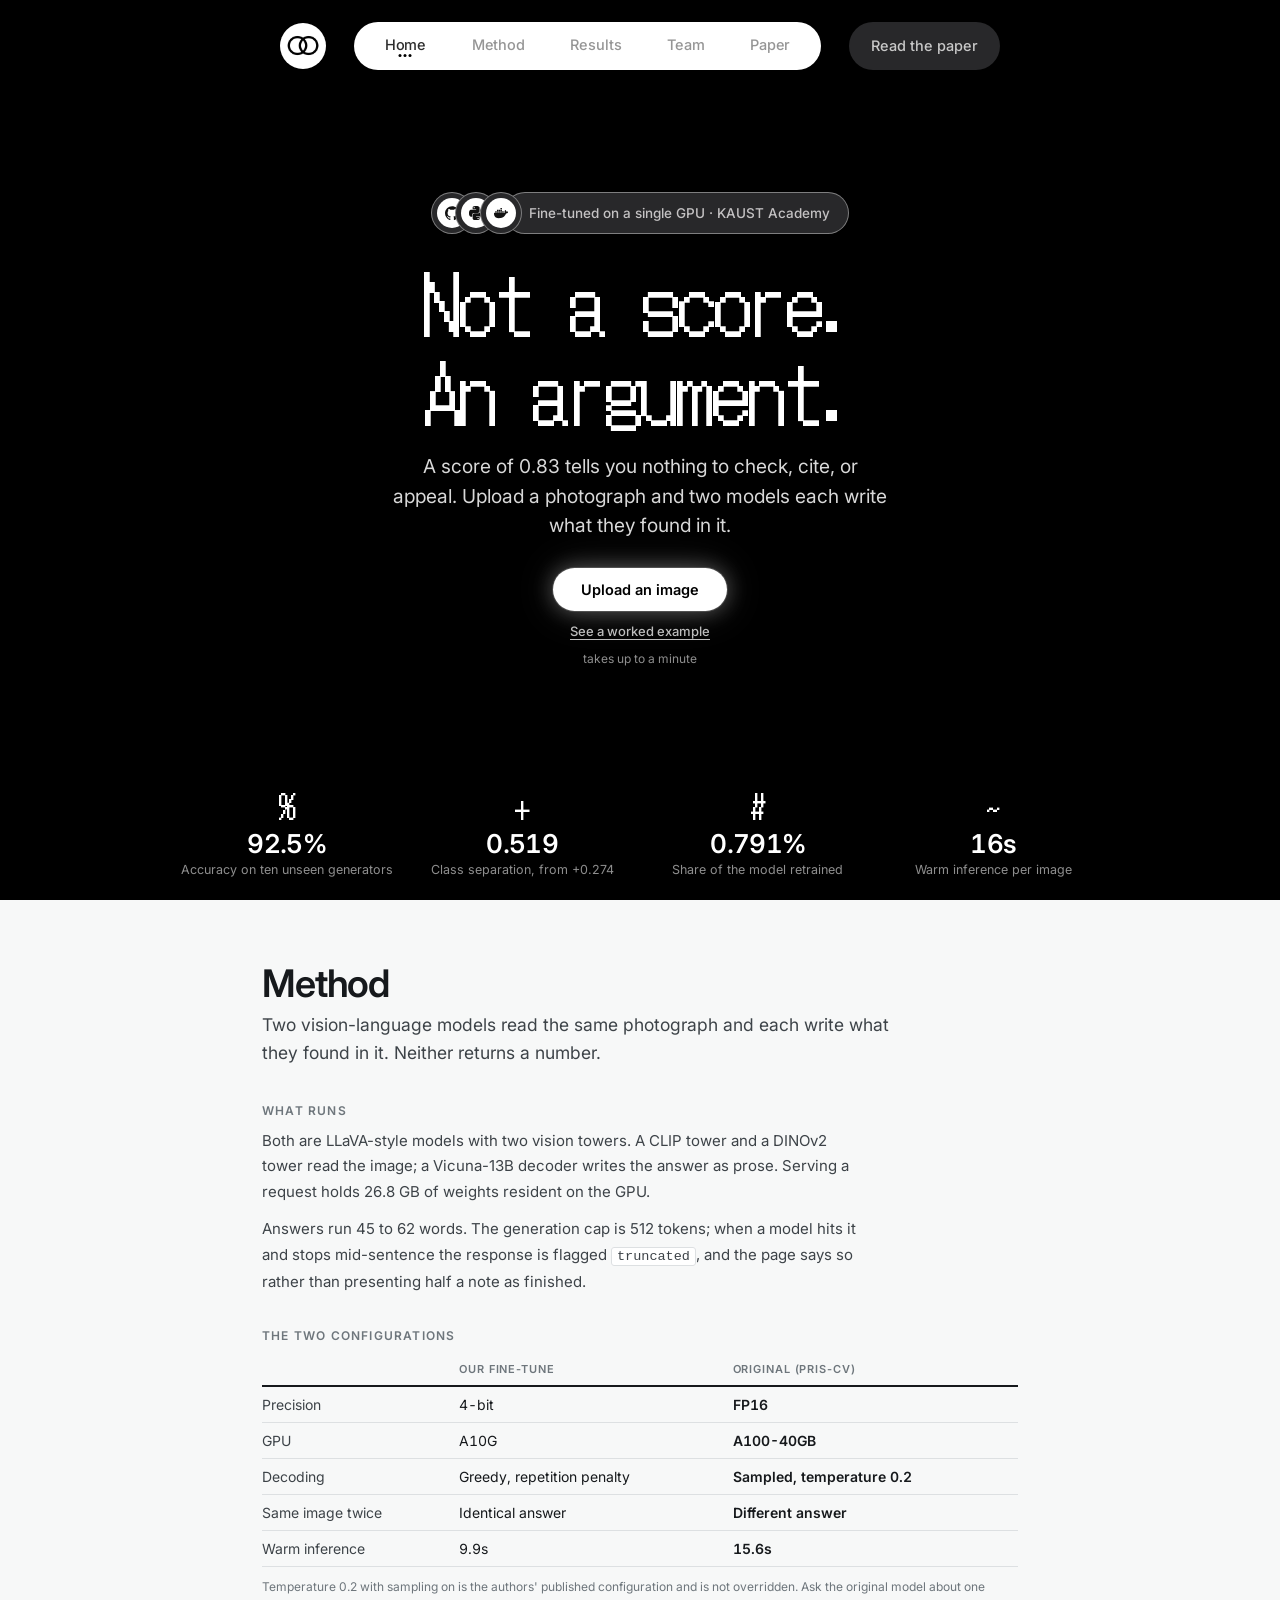
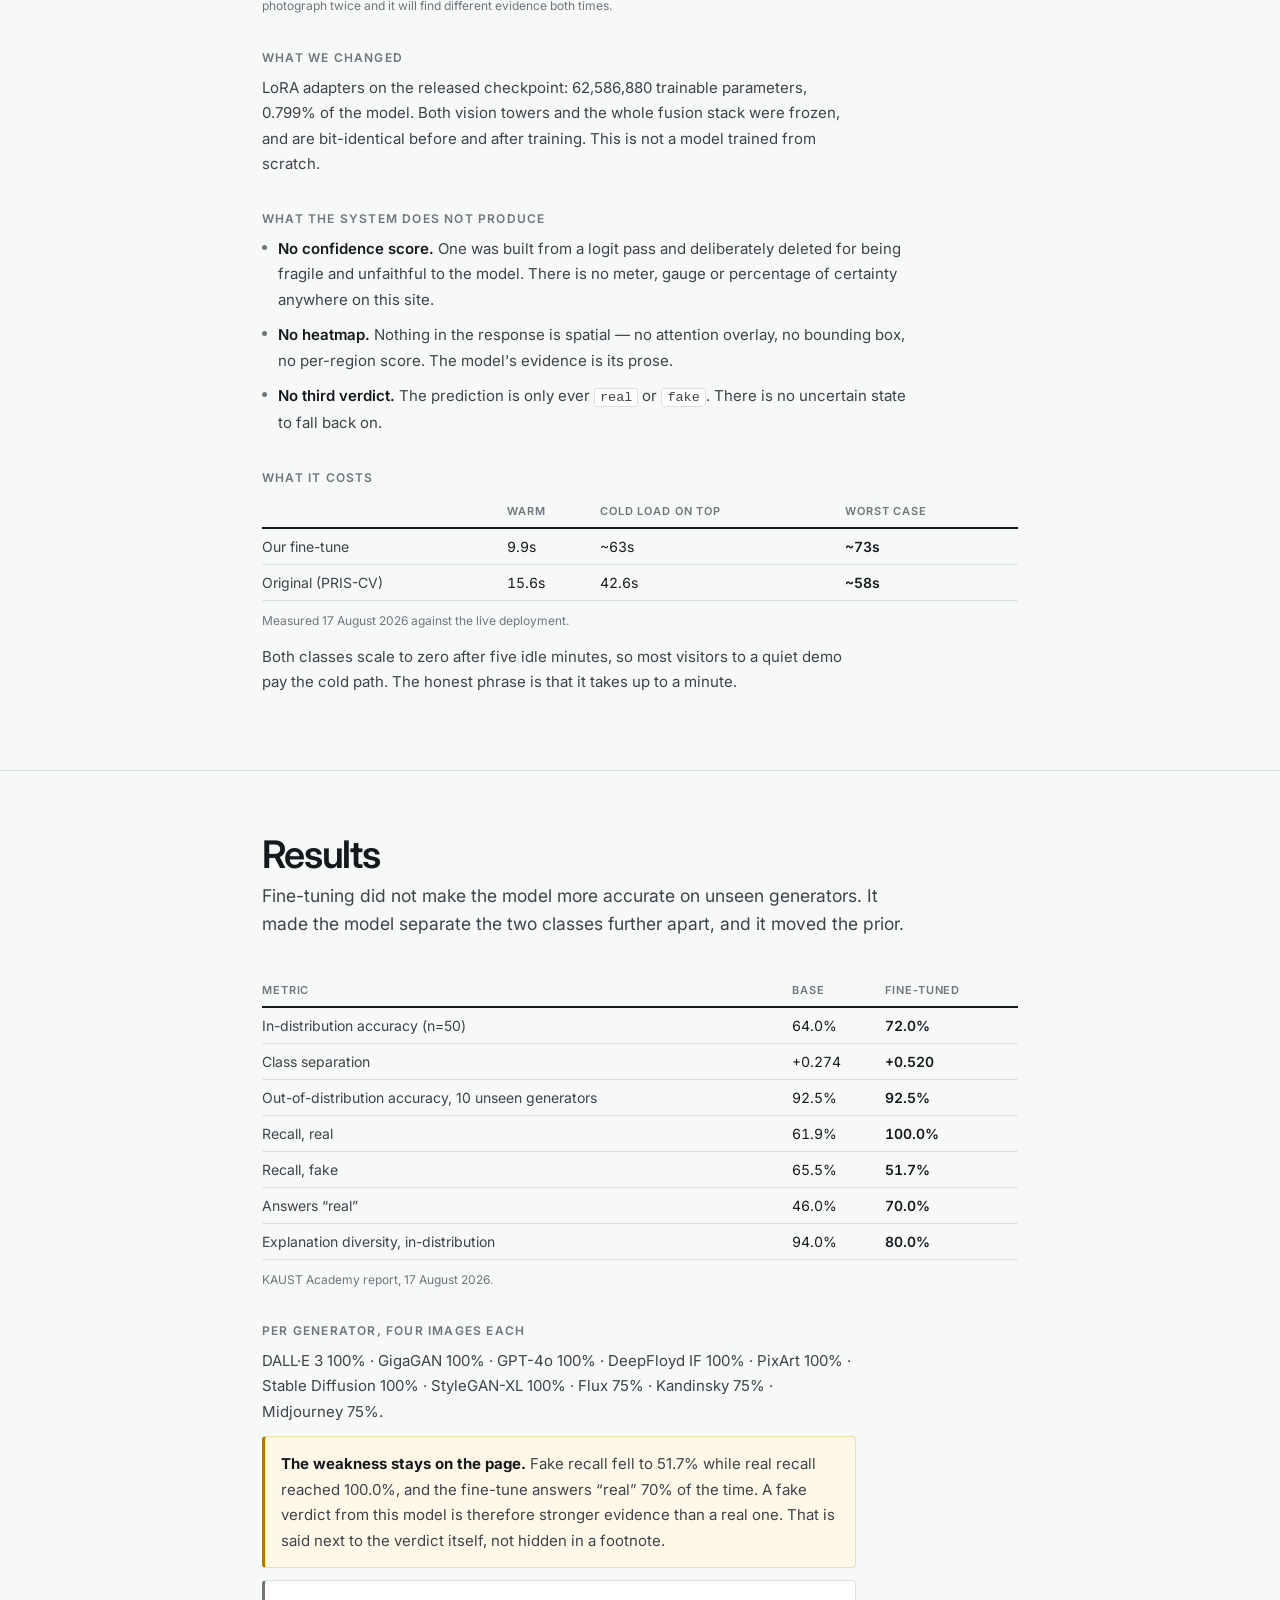
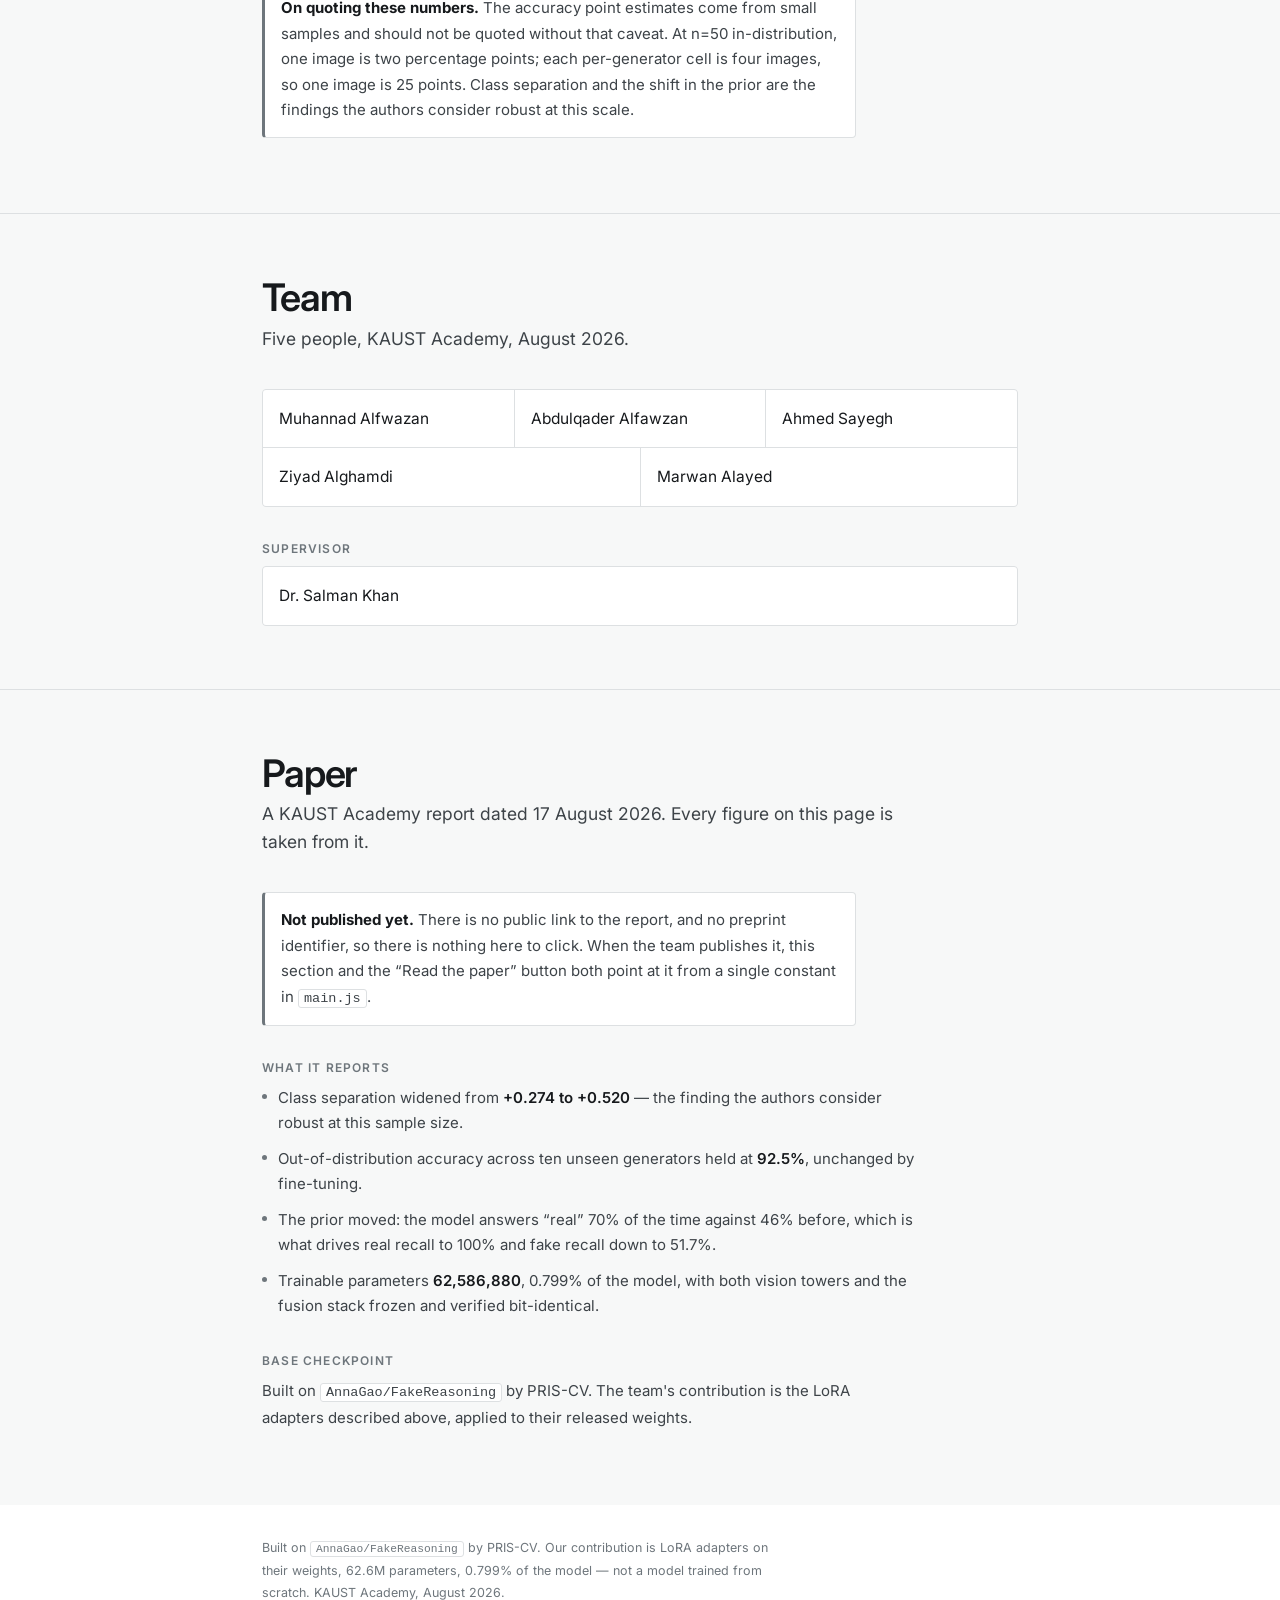
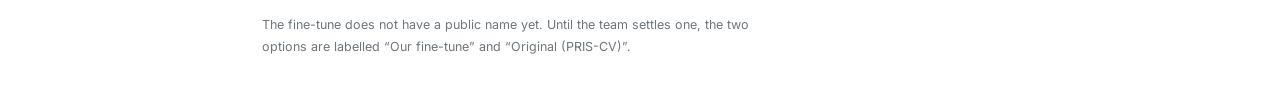
==== index.html @ b0f974bf "Team section: drop the note, add the supervisor, fix the divider bug Three things wrong with what sh" ====
<!DOCTYPE html>
<html lang="en">
<head>
<meta charset="utf-8">
<meta name="viewport" content="width=device-width, initial-scale=1">

<!-- PLACEHOLDER DOMAIN. fakereasoning.example is IANA-reserved and will never
     resolve. Every absolute URL below, and in sitemap.xml, robots.txt and
     llms.txt, uses it. One find-and-replace once a domain is registered. -->
<title>Not a score. An argument. — AI image detection</title>
<meta name="description" content="Upload a photograph and two vision-language models each write what they found in it. 92.5% accuracy on ten unseen generators. KAUST Academy, 2026.">
<link rel="canonical" href="https://fakereasoning.example/">
<meta name="theme-color" content="#000000">

<link rel="icon" href="assets/mark.svg" type="image/svg+xml">
<link rel="icon" href="assets/favicon-32.png" sizes="32x32" type="image/png">
<link rel="apple-touch-icon" href="assets/apple-touch-icon.png">

<meta property="og:type" content="website">
<meta property="og:locale" content="en_US">
<meta property="og:site_name" content="Not a score. An argument.">
<meta property="og:url" content="https://fakereasoning.example/">
<meta property="og:title" content="Not a score. An argument.">
<meta property="og:description" content="Upload a photograph and two vision-language models each write what they found in it. 92.5% accuracy on ten unseen generators. KAUST Academy, 2026.">
<meta property="og:image" content="https://fakereasoning.example/assets/og.png">
<meta property="og:image:type" content="image/png">
<meta property="og:image:width" content="1200">
<meta property="og:image:height" content="630">
<meta property="og:image:alt" content="Not a score. An argument. — a deepfake detector that answers in prose, from KAUST Academy.">

<meta name="twitter:card" content="summary_large_image">
<meta name="twitter:title" content="Not a score. An argument.">
<meta name="twitter:description" content="Upload a photograph and two vision-language models each write what they found in it. 92.5% accuracy on ten unseen generators.">
<meta name="twitter:image" content="https://fakereasoning.example/assets/og.png">
<meta name="twitter:image:alt" content="Not a score. An argument. — a deepfake detector that answers in prose, from KAUST Academy.">

<link rel="preconnect" href="https://fonts.googleapis.com">
<link rel="preconnect" href="https://fonts.gstatic.com" crossorigin>
<link href="https://fonts.googleapis.com/css2?family=Inter:wght@400;500;600&display=swap" rel="stylesheet">
<link rel="preload" href="fonts/DotGothic16-latin.woff2" as="font" type="font/woff2" crossorigin>
<link rel="stylesheet" href="styles.css">

<!-- ScholarlyArticle is deliberately absent. The authors, the date and the
     base checkpoint are all known, but the paper has no title and no URL in
     any project document, and structured data is not the place to guess one.
     Supply a title and a link and it goes in as a fourth node. -->
<script type="application/ld+json">
{
  "@context": "https://schema.org",
  "@graph": [
    {
      "@type": "Organization",
      "@id": "https://fakereasoning.example/#team",
      "name": "KAUST Academy",
      "url": "https://fakereasoning.example/",
      "logo": "https://fakereasoning.example/assets/mark.svg",
      "member": [
        { "@type": "Person", "name": "Muhannad Alfwazan" },
        { "@type": "Person", "name": "Abdulqader Alfawzan" },
        { "@type": "Person", "name": "Ahmed Sayegh" },
        { "@type": "Person", "name": "Ziyad Alghamdi" },
        { "@type": "Person", "name": "Marwan Alayed" },
        { "@type": "Person", "name": "Salman Khan", "jobTitle": "Supervisor" }
      ]
    },
    {
      "@type": "WebSite",
      "@id": "https://fakereasoning.example/#site",
      "url": "https://fakereasoning.example/",
      "name": "Not a score. An argument.",
      "description": "A detector for AI-generated images that answers in prose rather than with a probability.",
      "inLanguage": "en",
      "publisher": { "@id": "https://fakereasoning.example/#team" }
    },
    {
      "@type": "CreativeWork",
      "@id": "https://fakereasoning.example/#model",
      "name": "Fine-tuned FakeReasoning adapters",
      "description": "LoRA adapters trained on AnnaGao/FakeReasoning: 62,586,880 trainable parameters, 0.799% of the model. Out-of-distribution accuracy across ten unseen generators is 92.5%, unchanged by fine-tuning; class separation rises from +0.274 to +0.520.",
      "isBasedOn": "https://huggingface.co/AnnaGao/FakeReasoning",
      "creator": { "@id": "https://fakereasoning.example/#team" },
      "dateCreated": "2026-08-17",
      "license": "https://huggingface.co/AnnaGao/FakeReasoning"
    }
  ]
}
</script>
</head>
<body>

<a class="skip" href="#main">Skip to content</a>

<!-- No autoplay attribute and no <source> child on purpose: this file is
     13.21 MB, and CSS cannot stop a download. main.js attaches the source
     only when the visitor is not on reduced motion, a narrow viewport, or a
     metered connection. Otherwise the poster stands in. -->
<div class="bg" id="bg">
  <video class="bg-video" id="bg-video" muted loop playsinline
    width="1920" height="1080" poster="assets/poster.webp"
    data-src="https://d8j0ntlcm91z4.cloudfront.net/user_38xzZboKViGWJOttwIXH07lWA1P/hf_20260809_012548_ef22562c-c0ae-4816-ad9d-f8922af4e6a7.mp4"></video>
</div>

<div class="page" id="top">

  <header class="header">
    <a class="logo" href="/" aria-label="Home">
      <img src="assets/logo.webp" width="52" height="52" alt="">
    </a>

    <nav class="nav-pill" aria-label="Primary">
      <a href="/" class="active" aria-current="page">Home</a>
      <a href="#method">Method</a>
      <a href="#results">Results</a>
      <a href="#team">Team</a>
      <a href="#paper" data-paper>Paper</a>
    </nav>

    <a class="signin" href="#paper" data-paper>Read the paper</a>

    <button class="burger" id="burger" aria-expanded="false" aria-controls="mobile-menu" aria-label="Menu">
      <span></span><span></span><span></span>
    </button>
  </header>

  <main class="hero" id="main">

    <div class="trust anim" style="--d:.05s">
      <span class="avatars" aria-hidden="true">
        <span class="av a1"><span class="av-in"><svg viewBox="0 0 24 24" aria-hidden="true" focusable="false"><title>GitHub</title><path d="M12 .297c-6.63 0-12 5.373-12 12 0 5.303 3.438 9.8 8.205 11.385.6.113.82-.258.82-.577 0-.285-.01-1.04-.015-2.04-3.338.724-4.042-1.61-4.042-1.61C4.422 18.07 3.633 17.7 3.633 17.7c-1.087-.744.084-.729.084-.729 1.205.084 1.838 1.236 1.838 1.236 1.07 1.835 2.809 1.305 3.495.998.108-.776.417-1.305.76-1.605-2.665-.3-5.466-1.332-5.466-5.93 0-1.31.465-2.38 1.235-3.22-.135-.303-.54-1.523.105-3.176 0 0 1.005-.322 3.3 1.23.96-.267 1.98-.399 3-.405 1.02.006 2.04.138 3 .405 2.28-1.552 3.285-1.23 3.285-1.23.645 1.653.24 2.873.12 3.176.765.84 1.23 1.91 1.23 3.22 0 4.61-2.805 5.625-5.475 5.92.42.36.81 1.096.81 2.22 0 1.606-.015 2.896-.015 3.286 0 .315.21.69.825.57C20.565 22.092 24 17.592 24 12.297c0-6.627-5.373-12-12-12"/></svg></span></span>
        <span class="av a2"><span class="av-in"><svg viewBox="0 0 24 24" aria-hidden="true" focusable="false"><title>Python</title><path d="M14.25.18l.9.2.73.26.59.3.45.32.34.34.25.34.16.33.1.3.04.26.02.2-.01.13V8.5l-.05.63-.13.55-.21.46-.26.38-.3.31-.33.25-.35.19-.35.14-.33.1-.3.07-.26.04-.21.02H8.77l-.69.05-.59.14-.5.22-.41.27-.33.32-.27.35-.2.36-.15.37-.1.35-.07.32-.04.27-.02.21v3.06H3.17l-.21-.03-.28-.07-.32-.12-.35-.18-.36-.26-.36-.36-.35-.46-.32-.59-.28-.73-.21-.88-.14-1.05-.05-1.23.06-1.22.16-1.04.24-.87.32-.71.36-.57.4-.44.42-.33.42-.24.4-.16.36-.1.32-.05.24-.01h.16l.06.01h8.16v-.83H6.18l-.01-2.75-.02-.37.05-.34.11-.31.17-.28.25-.26.31-.23.38-.2.44-.18.51-.15.58-.12.64-.1.71-.06.77-.04.84-.02 1.27.05zm-6.3 1.98l-.23.33-.08.41.08.41.23.34.33.22.41.09.41-.09.33-.22.23-.34.08-.41-.08-.41-.23-.33-.33-.22-.41-.09-.41.09zm13.09 3.95l.28.06.32.12.35.18.36.27.36.35.35.47.32.59.28.73.21.88.14 1.04.05 1.23-.06 1.23-.16 1.04-.24.86-.32.71-.36.57-.4.45-.42.33-.42.24-.4.16-.36.09-.32.05-.24.02-.16-.01h-8.22v.82h5.84l.01 2.76.02.36-.05.34-.11.31-.17.29-.25.25-.31.24-.38.2-.44.17-.51.15-.58.13-.64.09-.71.07-.77.04-.84.01-1.27-.04-1.07-.14-.9-.2-.73-.25-.59-.3-.45-.33-.34-.34-.25-.34-.16-.33-.1-.3-.04-.25-.02-.2.01-.13v-5.34l.05-.64.13-.54.21-.46.26-.38.3-.32.33-.24.35-.2.35-.14.33-.1.3-.06.26-.04.21-.02.13-.01h5.84l.69-.05.59-.14.5-.21.41-.28.33-.32.27-.35.2-.36.15-.36.1-.35.07-.32.04-.28.02-.21V6.07h2.09l.14.01zm-6.47 14.25l-.23.33-.08.41.08.41.23.33.33.23.41.08.41-.08.33-.23.23-.33.08-.41-.08-.41-.23-.33-.33-.23-.41-.08-.41.08z"/></svg></span></span>
        <span class="av a3"><span class="av-in"><svg viewBox="0 0 24 24" aria-hidden="true" focusable="false"><title>Docker</title><path d="M13.983 11.078h2.119a.186.186 0 00.186-.185V9.006a.186.186 0 00-.186-.186h-2.119a.185.185 0 00-.185.185v1.888c0 .102.083.185.185.185m-2.954-5.43h2.118a.186.186 0 00.186-.186V3.574a.186.186 0 00-.186-.185h-2.118a.185.185 0 00-.185.185v1.888c0 .102.082.185.185.185m0 2.716h2.118a.187.187 0 00.186-.186V6.29a.186.186 0 00-.186-.185h-2.118a.185.185 0 00-.185.185v1.887c0 .102.082.185.185.186m-2.93 0h2.12a.186.186 0 00.184-.186V6.29a.185.185 0 00-.185-.185H8.1a.185.185 0 00-.185.185v1.887c0 .102.083.185.185.186m-2.964 0h2.119a.186.186 0 00.185-.186V6.29a.185.185 0 00-.185-.185H5.136a.186.186 0 00-.186.185v1.887c0 .102.084.185.186.186m5.893 2.715h2.118a.186.186 0 00.186-.185V9.006a.186.186 0 00-.186-.186h-2.118a.185.185 0 00-.185.185v1.888c0 .102.082.185.185.185m-2.93 0h2.12a.185.185 0 00.184-.185V9.006a.185.185 0 00-.184-.186h-2.12a.185.185 0 00-.184.185v1.888c0 .102.083.185.185.185m-2.964 0h2.119a.185.185 0 00.185-.185V9.006a.185.185 0 00-.184-.186h-2.12a.186.186 0 00-.186.186v1.887c0 .102.084.185.186.185m-2.92 0h2.12a.185.185 0 00.184-.185V9.006a.185.185 0 00-.184-.186h-2.12a.185.185 0 00-.184.185v1.888c0 .102.082.185.185.185M23.763 9.89c-.065-.051-.672-.51-1.954-.51-.338.001-.676.03-1.01.087-.248-1.7-1.653-2.53-1.716-2.566l-.344-.199-.226.327c-.284.438-.49.922-.612 1.43-.23.97-.09 1.882.403 2.661-.595.332-1.55.413-1.744.42H.751a.751.751 0 00-.75.748 11.376 11.376 0 00.692 4.062c.545 1.428 1.355 2.48 2.41 3.124 1.18.723 3.1 1.137 5.275 1.137.983.003 1.963-.086 2.93-.266a12.248 12.248 0 003.823-1.389c.98-.567 1.86-1.288 2.61-2.136 1.252-1.418 1.998-2.997 2.553-4.4h.221c1.372 0 2.215-.549 2.68-1.009.309-.293.55-.65.707-1.046l.098-.288Z"/></svg></span></span>
      </span>
      <span class="trust-pill">Fine-tuned on a single GPU &middot; KAUST Academy</span>
    </div>

    <h1 class="headline anim">
      <span class="l1">Not a score.</span>
      <span class="l2">An argument.</span>
    </h1>

    <p class="subhead anim" style="--d:.28s">
      A score of 0.83 tells you nothing to check, cite, or appeal. Upload a photograph and two
      models each write what they found in it.
    </p>

    <div class="cta-wrap anim" style="--d:.4s">
      <button class="cta" id="analyse">Upload an image</button>
      <button class="cta-alt" id="example">See a worked example</button>
      <span class="cta-note">takes up to a minute</span>
      <input type="file" id="file" accept="image/png,image/jpeg,image/webp" hidden>
      <p class="cta-error" id="err" role="alert" hidden></p>
    </div>

    <div class="stages" id="stages" hidden aria-live="polite">
      <p class="stages-head">Cold start &mdash; the models scale to zero after five idle minutes</p>
      <ol>
        <li data-s="boot"><i></i><span>Starting container</span><b></b></li>
        <li data-s="load"><i></i><span>Loading 26.8&nbsp;GB of weights onto the GPU</span><b></b></li>
        <li data-s="read"><i></i><span>CLIP and DINOv2 towers reading your image</span><b></b></li>
        <li data-s="write"><i></i><span>Vicuna-13B writing its answer</span><b></b></li>
      </ol>
      <div class="stages-bar"><i id="bar"></i></div>
    </div>

  </main>

  <footer class="stats">
    <div class="stat" style="--d:.5s">
      <div class="glyph">%</div>
      <div class="val" data-target="92.5" data-suffix="%" data-dec="1">0%</div>
      <div class="cap">Accuracy on ten unseen generators</div>
    </div>
    <div class="stat" style="--d:.58s">
      <div class="glyph">+</div>
      <div class="val" data-target="0.520" data-suffix="" data-dec="3">0.000</div>
      <div class="cap">Class separation, from +0.274</div>
    </div>
    <div class="stat" style="--d:.66s">
      <div class="glyph">#</div>
      <div class="val" data-target="0.799" data-suffix="%" data-dec="3">0.000%</div>
      <div class="cap">Share of the model retrained</div>
    </div>
    <div class="stat" style="--d:.74s">
      <div class="glyph">~</div>
      <div class="val" data-target="16" data-suffix="s" data-dec="0">0s</div>
      <div class="cap">Warm inference per image</div>
    </div>
  </footer>

</div>

<!-- ================================================================
     The reading document. The landing above is still a locked viewport;
     everything a judge sits down to read is here, on paper. Every figure
     on this page is quoted from docs/model-contract.md.
     ================================================================ -->
<div class="flow">

  <nav class="subnav" id="subnav" aria-label="Sections">
    <a class="subnav-mark" href="#top" aria-label="Back to top">
      <img src="assets/mark.svg" width="26" height="26" alt="">
    </a>
    <a href="#method">Method</a>
    <a href="#results">Results</a>
    <a href="#team">Team</a>
    <a href="#paper">Paper</a>
  </nav>

  <section class="sec" id="method" aria-labelledby="method-h">
    <div class="sec-in">
      <h2 id="method-h">Method</h2>
      <p class="lede">Two vision-language models read the same photograph and each write what
        they found in it. Neither returns a number.</p>

      <h3>What runs</h3>
      <p>Both are LLaVA-style models with two vision towers. A CLIP tower and a DINOv2 tower
        read the image; a Vicuna-13B decoder writes the answer as prose. Serving a request
        holds 26.8&nbsp;GB of weights resident on the GPU.</p>
      <p>Answers run 45 to 62 words. The generation cap is 512 tokens; when a model hits it and
        stops mid-sentence the response is flagged <code>truncated</code>, and the page says so
        rather than presenting half a note as finished.</p>

      <h3>The two configurations</h3>
      <div class="fig-wrap">
        <table class="fig">
          <thead>
            <tr><th scope="col">&nbsp;</th><th scope="col">Our fine-tune</th><th scope="col">Original (PRIS-CV)</th></tr>
          </thead>
          <tbody>
            <tr><th scope="row">Precision</th><td>4-bit</td><td>FP16</td></tr>
            <tr><th scope="row">GPU</th><td>A10G</td><td>A100-40GB</td></tr>
            <tr><th scope="row">Decoding</th><td>Greedy, repetition penalty</td><td>Sampled, temperature 0.2</td></tr>
            <tr><th scope="row">Same image twice</th><td>Identical answer</td><td>Different answer</td></tr>
            <tr><th scope="row">Warm inference</th><td>9.9s</td><td>15.6s</td></tr>
          </tbody>
          <caption>Temperature 0.2 with sampling on is the authors' published configuration and
            is not overridden. Ask the original model about one photograph twice and it will find
            different evidence both times.</caption>
        </table>
      </div>

      <h3>What we changed</h3>
      <p>LoRA adapters on the released checkpoint: 62,586,880 trainable parameters, 0.799% of the
        model. Both vision towers and the whole fusion stack were frozen, and are bit-identical
        before and after training. This is not a model trained from scratch.</p>

      <h3>What the system does not produce</h3>
      <ul>
        <li><b>No confidence score.</b> One was built from a logit pass and deliberately deleted
          for being fragile and unfaithful to the model. There is no meter, gauge or percentage
          of certainty anywhere on this site.</li>
        <li><b>No heatmap.</b> Nothing in the response is spatial — no attention overlay, no
          bounding box, no per-region score. The model's evidence is its prose.</li>
        <li><b>No third verdict.</b> The prediction is only ever <code>real</code> or
          <code>fake</code>. There is no uncertain state to fall back on.</li>
      </ul>

      <h3>What it costs</h3>
      <div class="fig-wrap">
        <table class="fig">
          <thead>
            <tr><th scope="col">&nbsp;</th><th scope="col">Warm</th><th scope="col">Cold load on top</th><th scope="col">Worst case</th></tr>
          </thead>
          <tbody>
            <tr><th scope="row">Our fine-tune</th><td>9.9s</td><td>~63s</td><td>~73s</td></tr>
            <tr><th scope="row">Original (PRIS-CV)</th><td>15.6s</td><td>42.6s</td><td>~58s</td></tr>
          </tbody>
          <caption>Measured 17 August 2026 against the live deployment.</caption>
        </table>
      </div>
      <p>Both classes scale to zero after five idle minutes, so most visitors to a quiet demo pay
        the cold path. The honest phrase is that it takes up to a minute.</p>
    </div>
  </section>

  <section class="sec" id="results" aria-labelledby="results-h">
    <div class="sec-in">
      <h2 id="results-h">Results</h2>
      <p class="lede">Fine-tuning did not make the model more accurate on unseen generators. It
        made the model separate the two classes further apart, and it moved the prior.</p>

      <div class="fig-wrap">
        <table class="fig">
          <thead>
            <tr><th scope="col">Metric</th><th scope="col">Base</th><th scope="col">Fine-tuned</th></tr>
          </thead>
          <tbody>
            <tr><th scope="row">In-distribution accuracy (n=50)</th><td>64.0%</td><td>72.0%</td></tr>
            <tr><th scope="row">Class separation</th><td>+0.274</td><td>+0.520</td></tr>
            <tr><th scope="row">Out-of-distribution accuracy, 10 unseen generators</th><td>92.5%</td><td>92.5%</td></tr>
            <tr><th scope="row">Recall, real</th><td>61.9%</td><td>100.0%</td></tr>
            <tr><th scope="row">Recall, fake</th><td>65.5%</td><td>51.7%</td></tr>
            <tr><th scope="row">Answers &ldquo;real&rdquo;</th><td>46.0%</td><td>70.0%</td></tr>
            <tr><th scope="row">Explanation diversity, in-distribution</th><td>94.0%</td><td>80.0%</td></tr>
          </tbody>
          <caption>KAUST Academy report, 17 August 2026.</caption>
        </table>
      </div>

      <h3>Per generator, four images each</h3>
      <p>DALL&middot;E 3 100% &middot; GigaGAN 100% &middot; GPT-4o 100% &middot; DeepFloyd IF 100%
        &middot; PixArt 100% &middot; Stable Diffusion 100% &middot; StyleGAN-XL 100% &middot;
        Flux 75% &middot; Kandinsky 75% &middot; Midjourney 75%.</p>

      <p class="note warn"><b>The weakness stays on the page.</b> Fake recall fell to 51.7% while
        real recall reached 100.0%, and the fine-tune answers &ldquo;real&rdquo; 70% of the time. A
        fake verdict from this model is therefore stronger evidence than a real one. That is said
        next to the verdict itself, not hidden in a footnote.</p>

      <p class="note"><b>On quoting these numbers.</b> The accuracy point estimates come from small
        samples and should not be quoted without that caveat. At n=50 in-distribution, one image is
        two percentage points; each per-generator cell is four images, so one image is 25 points.
        Class separation and the shift in the prior are the findings the authors consider robust
        at this scale.</p>
    </div>
  </section>

  <section class="sec" id="team" aria-labelledby="team-h">
    <div class="sec-in">
      <h2 id="team-h">Team</h2>
      <p class="lede">Five people, KAUST Academy, August 2026.</p>

      <ul class="roster">
        <li>Muhannad Alfwazan</li>
        <li>Abdulqader Alfawzan</li>
        <li>Ahmed Sayegh</li>
        <li>Ziyad Alghamdi</li>
        <li>Marwan Alayed</li>
      </ul>

      <h3>Supervisor</h3>
      <ul class="roster">
        <li>Dr. Salman Khan</li>
      </ul>
    </div>
  </section>

  <section class="sec" id="paper" aria-labelledby="paper-h">
    <div class="sec-in">
      <h2 id="paper-h">Paper</h2>
      <p class="lede">A KAUST Academy report dated 17 August 2026. Every figure on this page is
        taken from it.</p>

      <p class="note"><b>Not published yet.</b> There is no public link to the report, and no
        preprint identifier, so there is nothing here to click. When the team publishes it, this
        section and the &ldquo;Read the paper&rdquo; button both point at it from a single
        constant in <code>main.js</code>.</p>

      <h3>What it reports</h3>
      <ul>
        <li>Class separation widened from <b>+0.274 to +0.520</b> — the finding the authors
          consider robust at this sample size.</li>
        <li>Out-of-distribution accuracy across ten unseen generators held at <b>92.5%</b>,
          unchanged by fine-tuning.</li>
        <li>The prior moved: the model answers &ldquo;real&rdquo; 70% of the time against 46%
          before, which is what drives real recall to 100% and fake recall down to 51.7%.</li>
        <li>Trainable parameters <b>62,586,880</b>, 0.799% of the model, with both vision towers
          and the fusion stack frozen and verified bit-identical.</li>
      </ul>

      <h3>Base checkpoint</h3>
      <p>Built on <code>AnnaGao/FakeReasoning</code> by PRIS-CV. The team's contribution is the
        LoRA adapters described above, applied to their released weights.</p>
    </div>
  </section>

  <footer class="sec flow-foot">
    <div class="sec-in">
      <p>Built on <code>AnnaGao/FakeReasoning</code> by PRIS-CV. Our contribution is LoRA adapters
        on their weights, 62.6M parameters, 0.799% of the model — not a model trained from
        scratch. KAUST Academy, August 2026.</p>
      <p>The fine-tune does not have a public name yet. Until the team settles one, the two
        options are labelled &ldquo;Our fine-tune&rdquo; and &ldquo;Original (PRIS-CV)&rdquo;.</p>
    </div>
  </footer>

</div>

<div class="overlay" id="overlay" hidden></div>

<div class="sheet" id="mobile-menu" hidden>
  <nav aria-label="Mobile">
    <a href="/" class="active" aria-current="page">Home</a>
    <a href="#method">Method</a>
    <a href="#results">Results</a>
    <a href="#team">Team</a>
    <a href="#paper" data-paper>Paper</a>
    <a href="#paper" class="sheet-cta" data-paper>Read the paper</a>
  </nav>
</div>

<!-- light reading surface, opens over the video -->
<section class="doc" id="doc" hidden aria-labelledby="doc-title">
  <div class="doc-inner">

    <div class="doc-bar">
      <h2 id="doc-title">Two readings of one photograph</h2>
      <button class="doc-close" id="doc-close" aria-label="Close">&times;</button>
    </div>

    <div class="doc-grid">
      <div class="doc-exhibit">
        <div class="mat"><img id="doc-img" alt="The image you submitted" src="" hidden><span id="doc-ph">exhibit</span></div>
        <dl class="meta" id="doc-meta">
          <dt>file</dt><dd>_smoke_test.png</dd>
          <dt>size</dt><dd>1536 &times; 1024 &middot; PNG</dd>
          <dt>run</dt><dd>17 Aug 2026</dd>
        </dl>
      </div>

      <div class="doc-compare">

        <article class="model" data-model="finetune">
          <header>
            <h3>Our fine-tune</h3>
            <span class="ms">9.9s</span>
          </header>
          <div class="say" id="say-ft">
            <p>The image depicts a modern building with large glass windows, surrounded by palm trees
            and a clear sky. Despite its seemingly authentic appearance, certain features, such as
            disproportionate textures or odd lighting, hint that this image was generated by AI.</p>
          </div>
          <p class="verdict"><b id="v-ft">Fake</b><span>greedy decoding &middot; reproducible</span></p>
          <p class="caveat">A fake verdict is the stronger of the two. Measured fake recall is 51.7%
            against 100% real recall, so this model misses fakes more often than it doubts photographs.</p>
        </article>

        <article class="model" data-model="official">
          <header>
            <h3>Original <span>(PRIS-CV)</span></h3>
            <span class="ms">15.6s</span>
          </header>
          <div class="say" id="say-of">
            <p><em class="half">low-level</em>The lighting on the building and the shadows on the objects
            do not match the overall light source direction. The textures on the building and the
            surrounding objects appear inconsistent and lack realistic detail.</p>
            <p><em class="half">high-level</em>The text on the building and the icons are nonsensical
            and do not form coherent words or symbols.</p>
          </div>
          <p class="verdict"><b id="v-of">Fake</b><span>sampled at t=0.2 &middot; wording varies</span></p>
          <p class="caveat">This model runs with sampling on, the authors' published configuration. Ask it
            twice about the same photograph and it will find different evidence both times.</p>
        </article>

      </div>
    </div>

    <p class="flag" id="flag" hidden>The model reached its 512-token limit and stopped mid-sentence.
      What you see above is incomplete.</p>

    <p class="doc-foot">No confidence score is produced, and none is shown &mdash; the verdict is parsed from
      the model's own closing sentence, which is removed above so it is not stated twice. There is no
      heatmap: this model's evidence is its prose.</p>

    <p class="doc-foot">Built on <code>AnnaGao/FakeReasoning</code> by PRIS-CV. Our contribution is LoRA adapters on their
      weights, 62.6M parameters, 0.799% of the model &mdash; not a model trained from scratch.
      KAUST Academy, August 2026.</p>

  </div>
</section>

<script src="main.js"></script>
</body>
</html>
---- styles.css ----
/* DotGothic16 — SIL Open Font License 1.1, see fonts/OFL.txt. Latin subset,
   self-hosted, 10.5 KB. Replaces Bubbledot ICG, a commercial face that was
   being hotlinked from db.onlinewebfonts.com without a licence. */
@font-face{
  font-family:"DotGothic16";
  src:url("fonts/DotGothic16-latin.woff2") format("woff2");
  font-weight:400;
  font-style:normal;
  font-display:swap;
}

:root{
  --bg:#000000;
  --text:#ffffff;
  --muted:#8e8e8e;
  --nav-text:#2e2e2e;
  --pill-dark:#28282a;
  --sign-in-text:#c8c8c8;
  --nav-shadow:0 4px 14px rgba(0,0,0,.16);
  --trust-bg:#28282a;
  --trust-border:rgba(255,255,255,.4);
  --trust-text:#c4c2c3;
  --font-sans:"Inter","Segoe UI",system-ui,sans-serif;
  --font-display:"DotGothic16",ui-monospace,SFMono-Regular,Menlo,monospace;

  /* light reading surface */
  --doc-paper:#F7F8F8;
  --doc-card:#ffffff;
  --doc-mat:#E9EAEA;
  --doc-ink:#16191C;
  --doc-body:#3D4348;
  --doc-muted:#6E767C;
  --doc-line:#DDE0E2;
  --doc-accent:#00679E;
  --doc-flag:#B77800;
  --doc-flag-bg:#FFF8E8;

  --ease:cubic-bezier(.22,1,.36,1);
}

*{box-sizing:border-box}
html,body{margin:0;padding:0}
html{scroll-behavior:smooth}
body{
  background:var(--bg);color:var(--text);
  font-family:var(--font-sans);
  min-height:100vh;min-height:100dvh;overflow-x:hidden;
  -webkit-font-smoothing:antialiased;-moz-osx-font-smoothing:grayscale;
}

/* ---------------- background video ---------------- */
.bg{position:absolute;inset:0;background:var(--bg);overflow:hidden}
.bg-video{position:absolute;inset:0;width:100%;height:100%;object-fit:cover;
  pointer-events:none;z-index:0}
/* Scrim. The footage runs bright lavender in places and the whole landing is
   white type over it, so the contrast floor cannot be met against the video
   alone. Darkest at the edges and behind the headline, lightest at the top
   third where the footage does its work. */
.bg::after{
  content:"";position:absolute;inset:0;pointer-events:none;z-index:1;
  background:
    radial-gradient(115% 75% at 50% 44%, rgba(0,0,0,.50) 0%, rgba(0,0,0,.58) 60%, rgba(0,0,0,.74) 100%),
    linear-gradient(180deg, rgba(0,0,0,.42) 0%, rgba(0,0,0,.26) 26%, rgba(0,0,0,.46) 68%, rgba(0,0,0,.66) 100%);
}

/* ---------------- page shell ---------------- */
.page{
  position:relative;z-index:1;
  display:flex;flex-direction:column;align-items:center;
  height:100vh;height:100dvh;overflow:hidden;
  padding:clamp(16px,2.4vh,28px) clamp(14px,3vw,32px);
}

/* ---------------- header ---------------- */
.header{
  flex:0 0 auto;width:100%;max-width:720px;
  display:flex;align-items:center;justify-content:center;
  gap:clamp(18px,2.8vw,28px);
  animation:slideDown .7s var(--ease) both;
}
.logo{
  width:clamp(40px,4.4vw,46px);height:clamp(40px,4.4vw,46px);
  border-radius:50%;background:#fff;box-shadow:var(--nav-shadow);
  display:grid;place-items:center;flex:0 0 auto;
  transition:transform .2s var(--ease);
}
.logo:hover{transform:scale(1.04)}
.logo img{width:72%;height:72%;object-fit:contain;display:block}

.nav-pill{
  flex:1 1 auto;max-width:486px;
  height:clamp(44px,5.2vw,48px);
  background:#fff;border-radius:999px;box-shadow:var(--nav-shadow);
  padding:4px 8px;
  display:flex;align-items:center;justify-content:space-around;
}
.nav-pill a{
  position:relative;
  font-family:var(--font-sans);font-weight:500;
  font-size:clamp(12.5px,1.35vw,14.5px);letter-spacing:-.01em;
  color:var(--nav-text);text-decoration:none;opacity:.5;
  padding:6px 9px 9px;
  transition:opacity .18s var(--ease);
}
.nav-pill a:hover{opacity:.75}
.nav-pill a.active{opacity:1}
.nav-pill a.active::after{
  content:"";position:absolute;left:50%;bottom:5px;
  width:3px;height:3px;border-radius:50%;background:#000;
  transform:translateX(-50%);
  box-shadow:-5px 0 0 #000,5px 0 0 #000;
}
.nav-pill a:focus-visible,.signin:focus-visible,.cta:focus-visible,
.cta-alt:focus-visible,.burger:focus-visible,.doc-close:focus-visible{
  outline:2px solid #fff;outline-offset:3px;border-radius:6px;
}

.signin{
  flex:0 0 auto;
  height:clamp(44px,5.2vw,48px);
  display:grid;place-items:center;
  padding:0 clamp(16px,2vw,22px);
  background:var(--pill-dark);color:var(--sign-in-text);
  border-radius:999px;box-shadow:var(--nav-shadow);
  font-size:clamp(13px,1.4vw,14.5px);font-weight:500;text-decoration:none;
  white-space:nowrap;
  transition:background .18s var(--ease),color .18s var(--ease),transform .18s var(--ease);
}
.signin:hover{background:#323234;color:#fff;transform:translateY(-1px)}

.burger{display:none}

/* ---------------- hero ---------------- */
.hero{
  flex:1 1 auto;width:100%;max-width:900px;
  display:flex;flex-direction:column;align-items:center;justify-content:center;
  text-align:center;
}

/* trust row */
.trust{
  --trust-size:clamp(36px,4.5vw,42px);
  display:inline-flex;align-items:center;
  margin-bottom:clamp(16px,2.5vh,26px);
}
.avatars{display:inline-flex;align-items:center}
.av{
  width:var(--trust-size);height:var(--trust-size);
  border-radius:50%;background:var(--trust-bg);
  border:1px solid var(--trust-border);
  padding:5px;display:block;
  transition:transform .35s var(--ease);
}
.av-in{
  width:100%;height:100%;border-radius:50%;background:#fff;
  display:grid;place-items:center;
}
.av-in svg{width:calc(var(--trust-size) * .34);height:calc(var(--trust-size) * .34);
  display:block;color:#111;fill:currentColor}
.av.a1{z-index:1}
.av.a2{z-index:2;margin-left:calc(var(--trust-size) * -.42)}
.av.a3{z-index:4;margin-left:calc(var(--trust-size) * -.42)}
.trust:hover .av.a1{transform:translateY(-2px)}
.trust:hover .av.a2{transform:translateY(-4px)}
.trust:hover .av.a3{transform:translateY(-2px)}
.trust-pill{
  height:var(--trust-size);display:inline-flex;align-items:center;
  background:var(--trust-bg);border:1px solid var(--trust-border);
  border-radius:999px;
  margin-left:calc(var(--trust-size) * -.42);
  padding-left:calc(var(--trust-size) * .58);padding-right:clamp(14px,1.6vw,18px);
  color:var(--trust-text);font-weight:500;
  font-size:clamp(12px,1.4vw,13.5px);white-space:nowrap;
}

/* headline */
.headline{
  margin:0 0 clamp(14px,2vh,20px);
  font-family:var(--font-display);font-weight:400;
  font-size:clamp(28px,6.2vw,80px);
  line-height:1.12;letter-spacing:-.04em;color:#fff;
  white-space:nowrap;overflow:hidden;
}
/* Scoped to .anim: a headline without it must be visible, not hidden waiting
   for an animation that never runs. */
.headline span{display:block}
.headline.anim span{opacity:0;transform:translateY(14px)}
.headline.anim .l1{animation:headlineFade .85s var(--ease) .12s forwards}
.headline.anim .l2{animation:headlineFade .85s var(--ease) .3s forwards}

.subhead{
  max-width:min(500px,92%);
  margin:0 0 clamp(20px,3vh,30px);
  font-size:clamp(calc(13.5px + 2pt),calc(1.55vw + 2pt),calc(16.5px + 2pt));
  font-weight:400;line-height:1.55;color:#d8d8d8;opacity:.95;
}

/* cta */
.cta-wrap{display:flex;flex-direction:column;align-items:center;gap:10px}
.cta{
  font-family:var(--font-sans);font-weight:600;
  font-size:clamp(13.5px,1.5vw,14.5px);
  color:#000;background:#fff;border:0;border-radius:999px;cursor:pointer;
  padding:clamp(11px,1.6vh,13px) clamp(22px,3vw,28px);
  box-shadow:0 0 0 1px rgba(255,255,255,.15),0 0 22px rgba(255,255,255,.32),0 0 44px rgba(255,255,255,.12);
  transition:transform .2s var(--ease),box-shadow .2s var(--ease);
}
.cta:hover{
  transform:translateY(-2px) scale(1.02);
  box-shadow:0 0 0 1px rgba(255,255,255,.25),0 0 30px rgba(255,255,255,.45),0 0 60px rgba(255,255,255,.18);
}
.cta-alt{
  background:transparent;border:0;color:#bdbdbd;cursor:pointer;
  font-family:var(--font-sans);font-size:13px;font-weight:500;
  text-decoration:underline;text-underline-offset:3px;padding:2px 4px;
}
.cta-alt:hover{color:#fff}
.cta-note{font-size:12px;color:var(--muted)}
.cta-error{margin:2px 0 0;font-size:12.5px;color:#ff8f85}

/* waiting stages */
.stages{
  width:min(460px,94%);margin-top:clamp(14px,2.4vh,22px);text-align:left;
  animation:reveal .5s var(--ease) both;
}
.stages-head{margin:0 0 10px;font-size:12px;color:var(--muted)}
.stages ol{list-style:none;margin:0;padding:0}
.stages li{
  display:grid;grid-template-columns:16px 1fr auto;gap:10px;align-items:baseline;
  padding:5px 0;font-size:13px;color:var(--muted);
}
.stages li i{font-style:normal}
.stages li b{font-weight:400;font-size:12px;color:var(--muted);font-variant-numeric:tabular-nums}
.stages li.done{color:#d0d0d0}
.stages li.done i::before{content:"\2713";color:#fff}
.stages li.now{color:#fff}
.stages li.now i::before{content:"\00B7"}
.stages-bar{height:2px;background:rgba(255,255,255,.16);margin-top:12px;overflow:hidden}
.stages-bar i{display:block;height:100%;width:0;background:#fff;transition:width .5s linear}

/* ---------------- stats ---------------- */
.stats{
  flex:0 0 auto;width:100%;max-width:920px;
  display:grid;grid-template-columns:repeat(4,minmax(0,1fr));
  gap:clamp(10px,2vw,22px);text-align:center;
}
.stat{animation:reveal .85s var(--ease) both;animation-delay:var(--d)}
.stat .glyph{font-family:var(--font-display);font-size:clamp(22px,3vw,33px);color:#fff;line-height:1}
.stat .val{
  font-family:var(--font-sans);font-weight:600;
  font-size:clamp(18px,2.2vw,26px);letter-spacing:-.025em;
  font-variant-numeric:tabular-nums;color:#fff;margin:6px 0 2px;
}
.stat .cap{font-size:clamp(11px,1.2vw,12.5px);color:var(--muted);line-height:1.4}

/* ---------------- animations ---------------- */
.anim{opacity:0;transform:translateY(22px) scale(.98);filter:blur(6px);
  animation:reveal .85s var(--ease) forwards;animation-delay:var(--d,0s)}
@keyframes reveal{to{opacity:1;transform:none;filter:blur(0)}}
@keyframes revealPulse{
  0%{opacity:0;transform:translateY(22px) scale(.98);filter:blur(6px)}
  70%{opacity:1;transform:translateY(0) scale(1.03);filter:blur(0)}
  100%{opacity:1;transform:none;filter:blur(0)}
}
.cta-wrap.anim{animation-name:revealPulse}
@keyframes slideDown{from{opacity:0;transform:translateY(-18px)}to{opacity:1;transform:none}}
@keyframes headlineFade{to{opacity:1;transform:none}}
@keyframes overlayIn{from{opacity:0}to{opacity:1}}
@keyframes menuIn{from{opacity:0;transform:translateY(-14px) scale(.98)}to{opacity:1;transform:none}}
@keyframes linkIn{from{opacity:0;transform:translateY(8px)}to{opacity:1;transform:none}}
@keyframes docIn{from{opacity:0;transform:translateY(24px)}to{opacity:1;transform:none}}

/* ---------------- mobile menu ---------------- */
.overlay{
  position:fixed;inset:0;z-index:5;
  background:rgba(0,0,0,.62);backdrop-filter:blur(6px);
  animation:overlayIn .28s var(--ease) both;
}
.sheet{
  position:fixed;z-index:6;left:50%;transform:translateX(-50%);
  top:calc(clamp(16px,2.4vh,28px) + 60px);
  width:min(380px,calc(100vw - 28px));
  background:#fff;border-radius:28px;
  padding:22px 18px 20px;
  box-shadow:0 20px 60px rgba(0,0,0,.45);
  animation:menuIn .38s var(--ease) both;
}
.sheet nav{display:flex;flex-direction:column}
.sheet a{
  position:relative;text-align:center;
  color:var(--nav-text);text-decoration:none;
  font-weight:500;font-size:16px;padding:13px 0 16px;
  opacity:0;animation:linkIn .32s var(--ease) forwards;
}
.sheet a:nth-child(1){animation-delay:.06s}
.sheet a:nth-child(2){animation-delay:.11s}
.sheet a:nth-child(3){animation-delay:.16s}
.sheet a:nth-child(4){animation-delay:.21s}
.sheet a:nth-child(5){animation-delay:.26s}
.sheet a:nth-child(6){animation-delay:.31s}
.sheet a.active::after{
  content:"";position:absolute;left:50%;bottom:8px;
  width:3px;height:3px;border-radius:50%;background:#000;
  transform:translateX(-50%);box-shadow:-5px 0 0 #000,5px 0 0 #000;
}
.sheet .sheet-cta{
  margin-top:8px;background:var(--pill-dark);color:#fff;
  border-radius:999px;padding:14px 0;
}
body.menu-open{overflow:hidden}

/* ---------------- light document surface ---------------- */
.doc{
  position:fixed;inset:0;z-index:8;
  background:var(--doc-paper);color:var(--doc-body);
  overflow-y:auto;-webkit-overflow-scrolling:touch;
  animation:docIn .42s var(--ease) both;
}
.doc-inner{max-width:1000px;margin:0 auto;padding:clamp(20px,4vw,44px) clamp(18px,5vw,44px) 64px}
.doc-bar{display:flex;align-items:flex-start;gap:16px;margin-bottom:clamp(20px,3vh,32px)}
.doc-bar h2{
  margin:0;font-size:clamp(21px,3vw,30px);font-weight:600;
  letter-spacing:-.025em;color:var(--doc-ink);line-height:1.2;
}
.doc-close{
  margin-left:auto;flex:0 0 auto;
  width:38px;height:38px;border-radius:50%;
  background:var(--doc-card);border:1px solid var(--doc-line);
  color:var(--doc-ink);font-size:22px;line-height:1;cursor:pointer;
}
.doc-close:hover{background:#fff;border-color:var(--doc-muted)}
.doc-close:focus-visible{outline:2px solid var(--doc-accent);outline-offset:3px}

.doc-grid{
  display:grid;grid-template-columns:minmax(0,260px) minmax(0,1fr);
  gap:clamp(20px,3.4vw,38px);align-items:start;
  background:var(--doc-card);border:1px solid var(--doc-line);border-radius:6px;
  padding:clamp(16px,2.8vw,30px);
}
.mat{background:var(--doc-mat);padding:14px;border-radius:3px}
.mat img{width:100%;display:block;border-radius:2px}
.mat span{
  display:grid;place-items:center;aspect-ratio:3/2;background:#D2D4D5;
  font-size:11px;color:#8B9095;letter-spacing:.08em;
}
.meta{margin:12px 0 0;display:grid;grid-template-columns:auto 1fr;gap:2px 12px;
  font-size:11.5px;color:var(--doc-muted)}
.meta dt{letter-spacing:.06em;text-transform:uppercase;font-size:10.5px;padding-top:1px}
.meta dd{margin:0}

.doc-compare{display:grid;grid-template-columns:repeat(2,minmax(0,1fr));gap:clamp(20px,3vw,32px)}
.model{min-width:0}
.model header{
  display:flex;align-items:baseline;gap:8px;
  padding-bottom:9px;margin-bottom:15px;border-bottom:2px solid var(--doc-ink);
}
.model[data-model="official"] header{border-bottom-color:var(--doc-line)}
.model h3{margin:0;font-size:15px;font-weight:600;color:var(--doc-ink);letter-spacing:-.01em}
.model h3 span{font-weight:400;color:var(--doc-muted)}
.model .ms{margin-left:auto;font-size:11.5px;color:var(--doc-muted);font-variant-numeric:tabular-nums}
.say p{
  margin:0 0 11px;font-family:Georgia,"Times New Roman",serif;
  font-size:16.5px;line-height:1.6;color:var(--doc-ink);
}
.say .half{
  display:block;font-family:var(--font-sans);font-style:normal;
  font-size:10.5px;letter-spacing:.09em;text-transform:uppercase;
  color:var(--doc-muted);margin-bottom:3px;
}
.verdict{
  display:flex;align-items:center;gap:10px;flex-wrap:wrap;
  margin:16px 0 0;padding-top:13px;border-top:1px solid var(--doc-line);
}
.verdict b{font-size:19px;font-weight:600;color:var(--doc-ink);letter-spacing:-.015em}
.verdict b.real{font-weight:400;color:var(--doc-muted)}
.verdict span{font-size:11px;color:var(--doc-muted)}
.caveat{margin:9px 0 0;font-size:12px;line-height:1.65;color:var(--doc-muted)}
.flag{
  margin:18px 0 0;padding:10px 13px;border-radius:4px;
  background:var(--doc-flag-bg);border:1px solid #F0DCA8;
  color:var(--doc-flag);font-size:12.5px;line-height:1.6;
}
.doc-foot{margin:26px 0 0;font-size:12.5px;line-height:1.75;color:var(--doc-muted)}
.doc-foot code{font-size:12px;background:var(--doc-card);border:1px solid var(--doc-line);
  border-radius:3px;padding:1px 5px}
body.doc-open{overflow:hidden}

/* ---------------- the reading document ----------------
   Below the locked landing. Same paper tokens as the result panel, because
   it is the same register: this is the part faculty actually read. */
.flow{position:relative;z-index:2;background:var(--doc-paper);color:var(--doc-body)}

.subnav{
  position:fixed;z-index:7;left:50%;top:14px;
  transform:translateX(-50%) translateY(-160%);
  display:flex;align-items:center;gap:2px;
  background:var(--doc-card);border:1px solid var(--doc-line);
  border-radius:999px;padding:5px 8px 5px 5px;
  box-shadow:var(--nav-shadow);
  transition:transform .32s var(--ease),opacity .32s var(--ease);
  opacity:0;
}
.subnav.on{transform:translateX(-50%) translateY(0);opacity:1}
.subnav a{
  display:grid;place-items:center;min-height:34px;padding:0 12px;
  font-size:13px;font-weight:500;letter-spacing:-.01em;
  color:var(--doc-muted);text-decoration:none;border-radius:999px;
  transition:color .18s var(--ease),background .18s var(--ease);
}
.subnav a:hover{color:var(--doc-ink);background:var(--doc-paper)}
.subnav a.here{color:var(--doc-ink);background:var(--doc-mat)}
.subnav a:focus-visible{outline:2px solid var(--doc-accent);outline-offset:2px}
.subnav-mark{padding:0 4px;min-height:34px}
.subnav-mark img{display:block;width:26px;height:26px;border-radius:6px}

.sec{border-top:1px solid var(--doc-line)}
.sec:first-of-type{border-top:0}
.sec-in{
  max-width:820px;margin:0 auto;
  padding:clamp(44px,7vh,84px) clamp(18px,5vw,32px);
}
.sec h2{
  margin:0 0 6px;font-size:clamp(24px,4vw,38px);font-weight:600;
  letter-spacing:-.03em;line-height:1.1;color:var(--doc-ink);
}
.sec .lede{
  margin:0 0 clamp(26px,4vh,40px);max-width:60ch;
  font-size:clamp(15.5px,1.7vw,17.5px);line-height:1.6;color:var(--doc-body);
}
.sec h3{
  margin:34px 0 10px;font-size:12px;font-weight:600;
  letter-spacing:.1em;text-transform:uppercase;color:var(--doc-muted);
}
.sec p{margin:0 0 12px;max-width:66ch;font-size:15px;line-height:1.7}
.sec code{
  font-size:.9em;background:var(--doc-card);border:1px solid var(--doc-line);
  border-radius:3px;padding:1px 5px;
}
.sec ul{margin:0;padding:0;list-style:none;max-width:66ch}
.sec ul li{
  margin:0 0 10px;padding-left:16px;position:relative;
  font-size:15px;line-height:1.7;
}
.sec ul li::before{
  content:"";position:absolute;left:0;top:.62em;
  width:5px;height:5px;border-radius:50%;background:var(--doc-muted);
}
.sec ul li b{color:var(--doc-ink);font-weight:600}

/* tables */
.fig-wrap{overflow-x:auto;margin:0 0 14px;-webkit-overflow-scrolling:touch}
.fig{border-collapse:collapse;width:100%;min-width:420px;font-size:14px}
.fig caption{
  caption-side:bottom;padding-top:10px;text-align:left;
  font-size:12px;line-height:1.6;color:var(--doc-muted);
}
.fig th,.fig td{padding:9px 12px 9px 0;text-align:left;vertical-align:top}
.fig thead th{
  font-size:11px;font-weight:600;letter-spacing:.08em;text-transform:uppercase;
  color:var(--doc-muted);border-bottom:2px solid var(--doc-ink);
}
.fig tbody th{font-weight:400;color:var(--doc-body)}
.fig tbody td{color:var(--doc-ink);font-variant-numeric:tabular-nums}
.fig tbody tr{border-bottom:1px solid var(--doc-line)}
.fig td:last-child{font-weight:600}

/* callouts */
.note{
  margin:18px 0 0;padding:14px 16px;border-radius:4px;max-width:66ch;
  background:var(--doc-card);border:1px solid var(--doc-line);
  border-left:3px solid var(--doc-muted);
  font-size:13.5px;line-height:1.7;color:var(--doc-body);
}
.note b{color:var(--doc-ink)}
.note.warn{background:var(--doc-flag-bg);border-color:#F0DCA8;border-left-color:var(--doc-flag)}

/* team */
/* Flex, not grid: five names into three columns leaves grid with an empty
   sixth cell showing the divider colour. Flex stretches the last row. */
.sec .roster{
  margin:0;padding:0;list-style:none;max-width:none;
  display:flex;flex-wrap:wrap;gap:1px;
  background:var(--doc-line);border:1px solid var(--doc-line);
  border-radius:4px;overflow:hidden;
}
.sec .roster li{
  flex:1 1 190px;
  margin:0;padding:18px 16px;background:var(--doc-card);
  font-size:15.5px;line-height:1.4;color:var(--doc-ink);
}
.sec .roster li::before{display:none}

/* document foot */
.flow-foot{border-top:1px solid var(--doc-line);background:var(--doc-card)}
.flow-foot .sec-in{padding-top:32px;padding-bottom:40px}
.flow-foot p{margin:0 0 10px;font-size:12.5px;line-height:1.75;color:var(--doc-muted)}
.flow-foot a{color:var(--doc-accent)}

/* ---------------- breakpoints ---------------- */
@media(max-width:900px){
  .doc-grid{grid-template-columns:1fr}
}
@media(max-width:760px){
  .doc-compare{grid-template-columns:1fr;gap:28px}
}
@media(max-width:720px){
  .header{max-width:none;justify-content:space-between;gap:12px}
  .nav-pill,.signin{display:none}
  .logo{width:48px;height:48px}
  .burger{
    display:grid;place-items:center;gap:4px;
    width:48px;height:48px;border-radius:50%;
    background:var(--pill-dark);border:0;cursor:pointer;padding:0;
    transition:background .22s var(--ease);
  }
  .burger span{
    display:block;width:18px;height:1.5px;background:#fff;border-radius:2px;
    transition:transform .28s var(--ease),opacity .2s var(--ease),background .22s var(--ease);
  }
  .burger[aria-expanded="true"]{background:#fff}
  .burger[aria-expanded="true"] span{background:#111}
  .burger[aria-expanded="true"] span:nth-child(1){transform:translateY(6.5px) rotate(45deg)}
  .burger[aria-expanded="true"] span:nth-child(2){opacity:0}
  .burger[aria-expanded="true"] span:nth-child(3){transform:translateY(-6.5px) rotate(-45deg)}

  .headline{letter-spacing:-.08em;line-height:1.05}
  .stats{grid-template-columns:repeat(2,minmax(0,1fr));row-gap:18px}
}
@media(max-width:700px) and (max-height:760px){
  .trust{margin-bottom:12px}
  .subhead{margin-bottom:16px}
  .stages{margin-top:12px}
}
@media(max-width:420px){
  .trust{--trust-size:34px}
  .trust-pill{font-size:12px}
  .headline{letter-spacing:-.09em;line-height:1.04}
}

/* ---------------- skip link ---------------- */
.skip{
  position:absolute;z-index:20;left:50%;transform:translateX(-50%) translateY(-120%);
  display:grid;place-items:center;min-height:44px;padding:0 20px;
  background:#fff;color:#000;text-decoration:none;
  font-size:14px;font-weight:600;border-radius:0 0 12px 12px;
  transition:transform .2s var(--ease);
}
/* :focus as well as :focus-visible — a skip link is invisible until focused,
   so it must appear for every route into it, not only the heuristic one. */
.skip:focus,.skip:focus-visible{
  transform:translateX(-50%) translateY(0);
  outline:2px solid var(--doc-accent);outline-offset:-4px;
}

/* ---------------- 404 ---------------- */
.bg-still{background:#000 url("assets/poster.webp") center/cover no-repeat}
.page-foot{
  flex:0 0 auto;width:100%;max-width:720px;
  margin-top:auto;padding-top:clamp(12px,2vh,18px);
  font-size:clamp(11px,1.2vw,12.5px);line-height:1.6;
  color:var(--muted);text-align:center;
}
.page-foot code{font-size:.95em;color:#b9b9b9}
a.cta{display:inline-grid;place-items:center;min-height:44px;text-decoration:none}

@media(prefers-reduced-motion:reduce){
  html{scroll-behavior:auto}
  *,*::before,*::after{animation:none!important;transition:none!important}
  .anim,.stat,.stages{opacity:1!important;transform:none!important;filter:none!important}
  .headline span{opacity:1!important;transform:none!important}
  .headline{color:#fff}
}
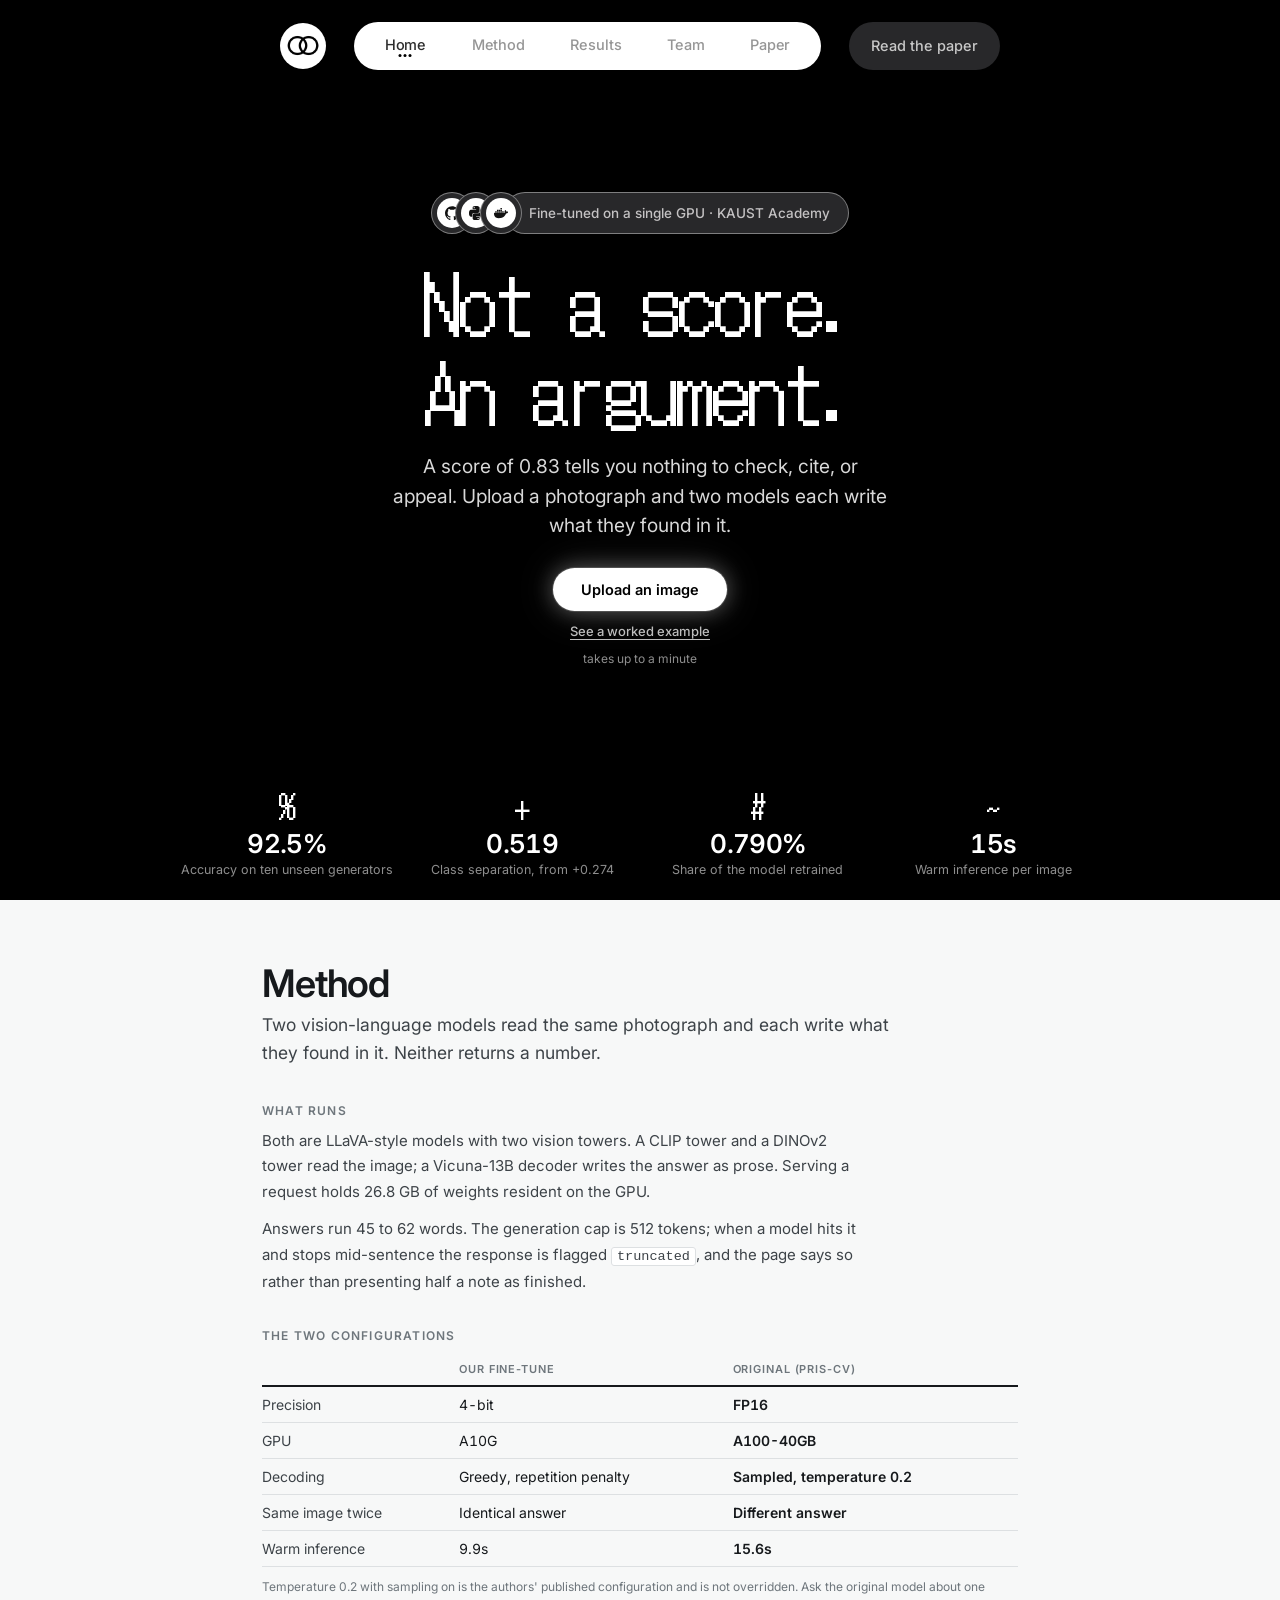
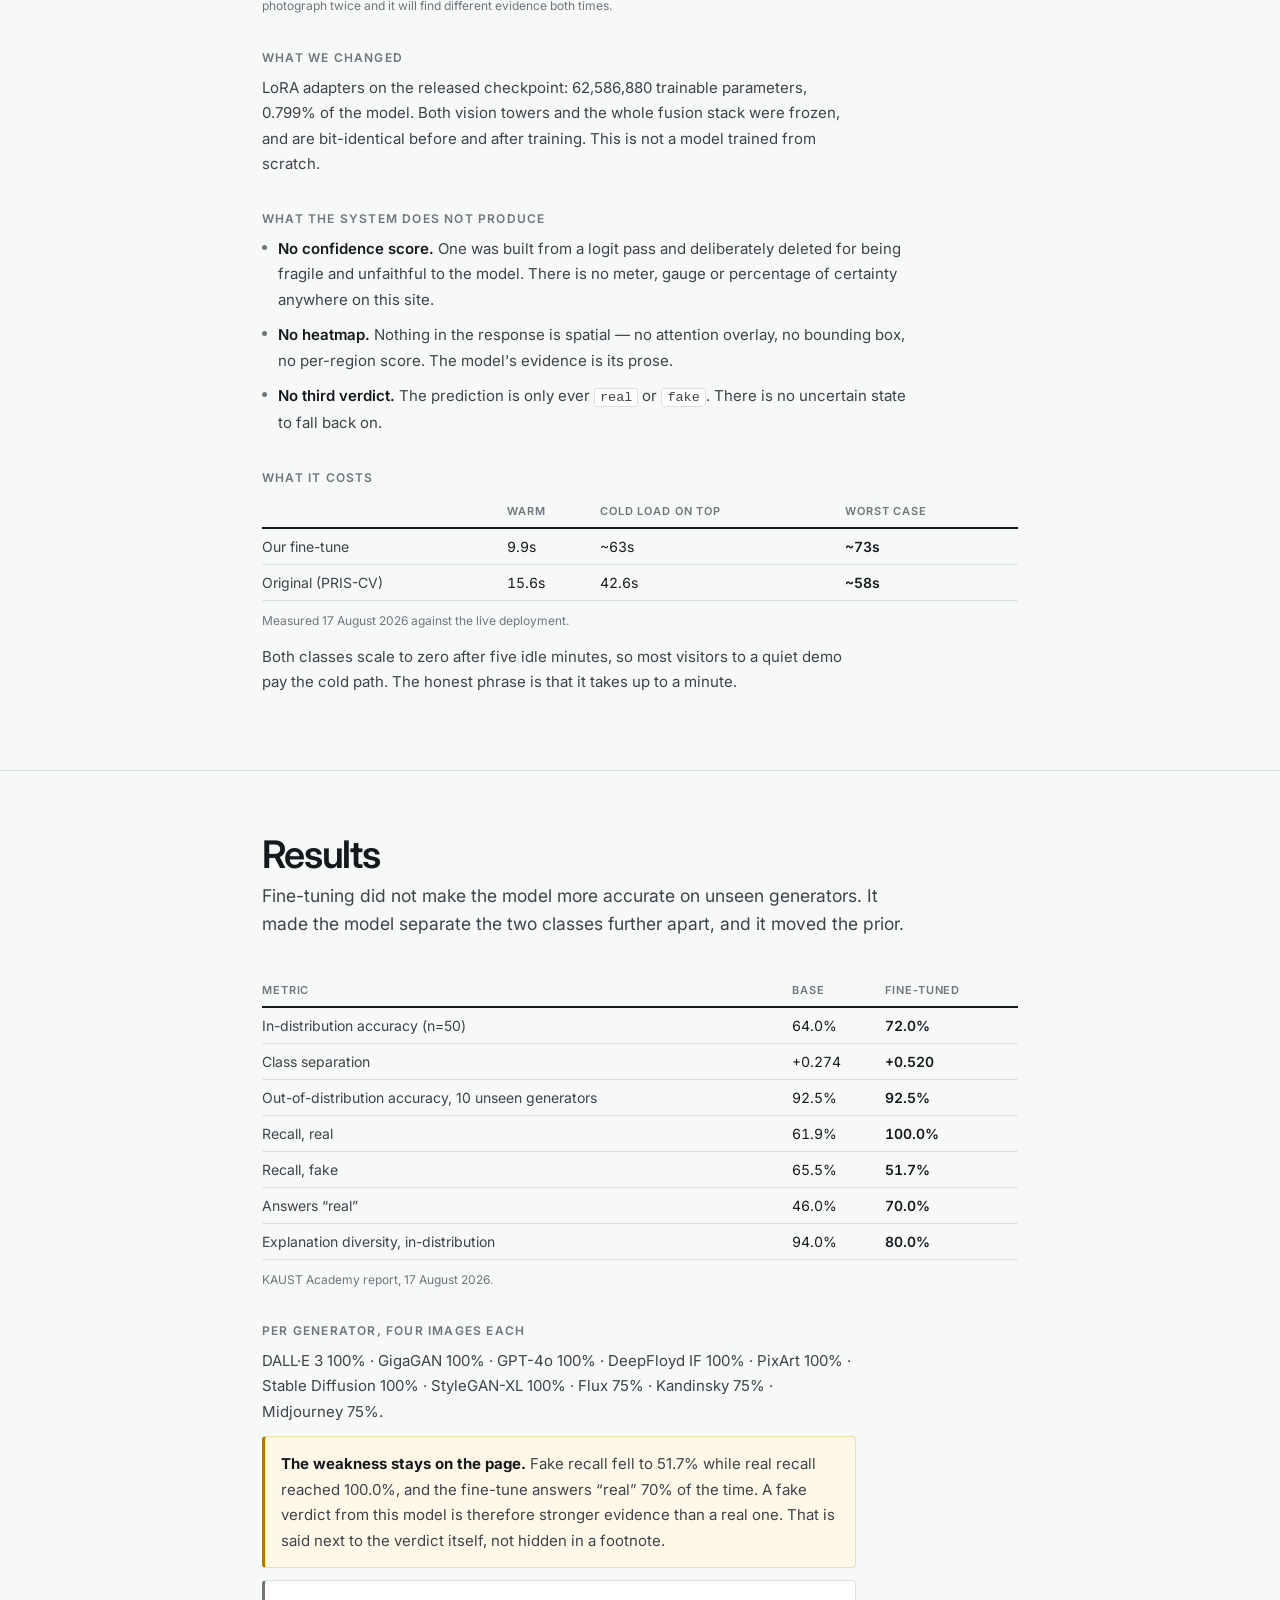
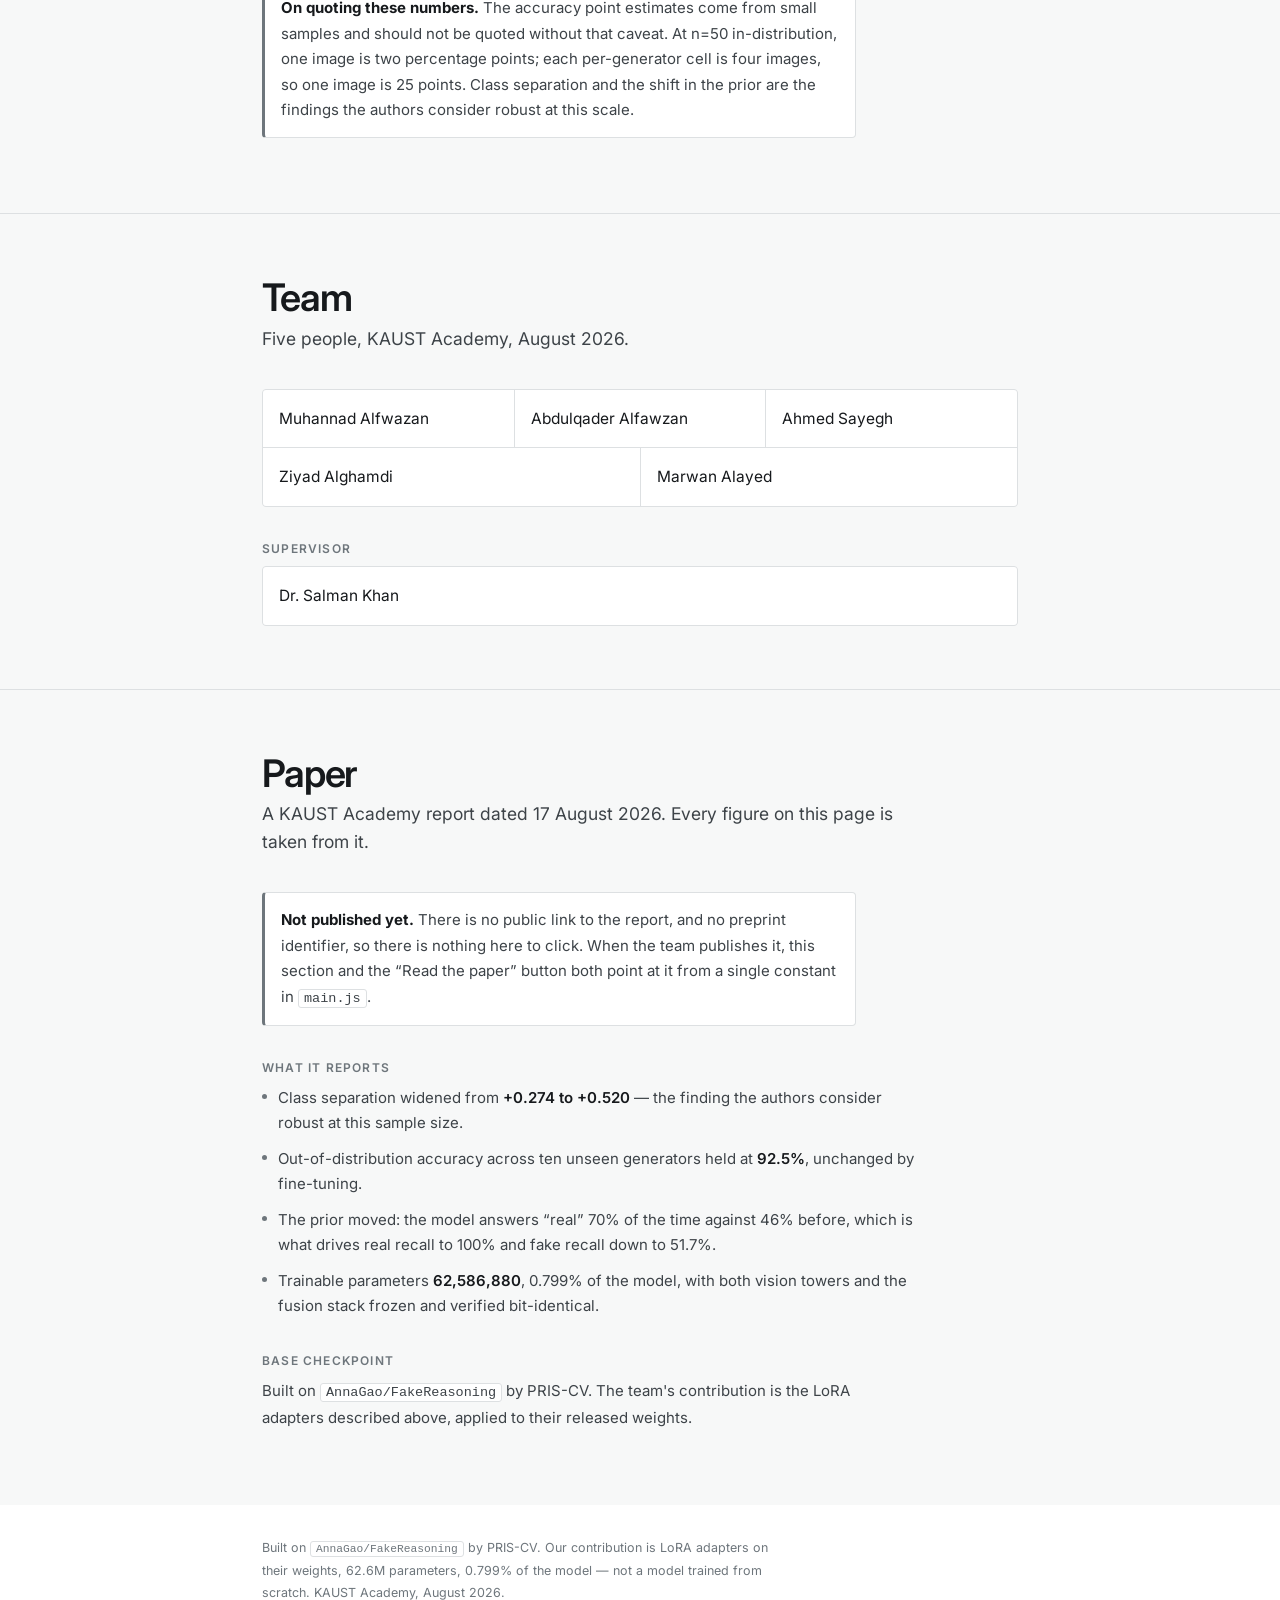
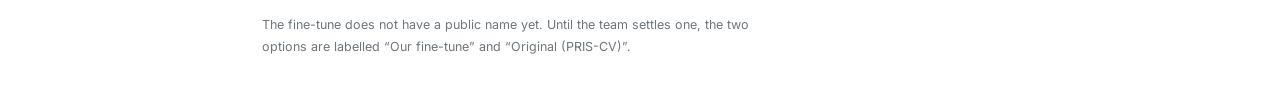
==== commit 954d1e7d: "Point every absolute URL at the deployment origin fakereasoning.example is IANA-reserved and never r" ====
--- a/index.html
+++ b/index.html
@@ -4,12 +4,12 @@
 <meta charset="utf-8">
 <meta name="viewport" content="width=device-width, initial-scale=1">
 
-<!-- PLACEHOLDER DOMAIN. fakereasoning.example is IANA-reserved and will never
-     resolve. Every absolute URL below, and in sitemap.xml, robots.txt and
-     llms.txt, uses it. One find-and-replace once a domain is registered. -->
+<!-- The canonical origin. Every absolute URL below, and in sitemap.xml and
+     robots.txt, uses it, so a custom domain is one find-and-replace across
+     those three files plus a redirect from the vercel.app name. -->
 <title>Not a score. An argument. — AI image detection</title>
 <meta name="description" content="Upload a photograph and two vision-language models each write what they found in it. 92.5% accuracy on ten unseen generators. KAUST Academy, 2026.">
-<link rel="canonical" href="https://fakereasoning.example/">
+<link rel="canonical" href="https://deepfake-detector-website.vercel.app/">
 <meta name="theme-color" content="#000000">
 
 <link rel="icon" href="assets/mark.svg" type="image/svg+xml">
@@ -19,10 +19,10 @@
 <meta property="og:type" content="website">
 <meta property="og:locale" content="en_US">
 <meta property="og:site_name" content="Not a score. An argument.">
-<meta property="og:url" content="https://fakereasoning.example/">
+<meta property="og:url" content="https://deepfake-detector-website.vercel.app/">
 <meta property="og:title" content="Not a score. An argument.">
 <meta property="og:description" content="Upload a photograph and two vision-language models each write what they found in it. 92.5% accuracy on ten unseen generators. KAUST Academy, 2026.">
-<meta property="og:image" content="https://fakereasoning.example/assets/og.png">
+<meta property="og:image" content="https://deepfake-detector-website.vercel.app/assets/og.png">
 <meta property="og:image:type" content="image/png">
 <meta property="og:image:width" content="1200">
 <meta property="og:image:height" content="630">
@@ -31,7 +31,7 @@
 <meta name="twitter:card" content="summary_large_image">
 <meta name="twitter:title" content="Not a score. An argument.">
 <meta name="twitter:description" content="Upload a photograph and two vision-language models each write what they found in it. 92.5% accuracy on ten unseen generators.">
-<meta name="twitter:image" content="https://fakereasoning.example/assets/og.png">
+<meta name="twitter:image" content="https://deepfake-detector-website.vercel.app/assets/og.png">
 <meta name="twitter:image:alt" content="Not a score. An argument. — a deepfake detector that answers in prose, from KAUST Academy.">
 
 <link rel="preconnect" href="https://fonts.googleapis.com">
@@ -50,10 +50,10 @@
   "@graph": [
     {
       "@type": "Organization",
-      "@id": "https://fakereasoning.example/#team",
+      "@id": "https://deepfake-detector-website.vercel.app/#team",
       "name": "KAUST Academy",
-      "url": "https://fakereasoning.example/",
-      "logo": "https://fakereasoning.example/assets/mark.svg",
+      "url": "https://deepfake-detector-website.vercel.app/",
+      "logo": "https://deepfake-detector-website.vercel.app/assets/mark.svg",
       "member": [
         { "@type": "Person", "name": "Muhannad Alfwazan" },
         { "@type": "Person", "name": "Abdulqader Alfawzan" },
@@ -65,20 +65,20 @@
     },
     {
       "@type": "WebSite",
-      "@id": "https://fakereasoning.example/#site",
-      "url": "https://fakereasoning.example/",
+      "@id": "https://deepfake-detector-website.vercel.app/#site",
+      "url": "https://deepfake-detector-website.vercel.app/",
       "name": "Not a score. An argument.",
       "description": "A detector for AI-generated images that answers in prose rather than with a probability.",
       "inLanguage": "en",
-      "publisher": { "@id": "https://fakereasoning.example/#team" }
+      "publisher": { "@id": "https://deepfake-detector-website.vercel.app/#team" }
     },
     {
       "@type": "CreativeWork",
-      "@id": "https://fakereasoning.example/#model",
+      "@id": "https://deepfake-detector-website.vercel.app/#model",
       "name": "Fine-tuned FakeReasoning adapters",
       "description": "LoRA adapters trained on AnnaGao/FakeReasoning: 62,586,880 trainable parameters, 0.799% of the model. Out-of-distribution accuracy across ten unseen generators is 92.5%, unchanged by fine-tuning; class separation rises from +0.274 to +0.520.",
       "isBasedOn": "https://huggingface.co/AnnaGao/FakeReasoning",
-      "creator": { "@id": "https://fakereasoning.example/#team" },
+      "creator": { "@id": "https://deepfake-detector-website.vercel.app/#team" },
       "dateCreated": "2026-08-17",
       "license": "https://huggingface.co/AnnaGao/FakeReasoning"
     }
--- a/styles.css
+++ b/styles.css
@@ -49,7 +49,13 @@
 }
 
 /* ---------------- background video ---------------- */
-.bg{position:absolute;inset:0;background:var(--bg);overflow:hidden}
+/* Fixed, not absolute. Absolute made the scrim scroll away with the page, so
+   only a moving slice of the vignette was ever on screen: at rest its dark top
+   and bottom edges framed the hero, and a small scroll took the top edge away,
+   which reads as the shadow thinning out. Fixed pins the gradient to the
+   viewport so it is identical at every scroll position. .flow is opaque and
+   sits above it, so it covers this cleanly on the way past. */
+.bg{position:fixed;inset:0;z-index:0;background:var(--bg);overflow:hidden}
 .bg-video{position:absolute;inset:0;width:100%;height:100%;object-fit:cover;
   pointer-events:none;z-index:0}
 /* Scrim. The footage runs bright lavender in places and the whole landing is
@@ -217,6 +223,14 @@
 .cta-alt:hover{color:#fff}
 .cta-note{font-size:12px;color:var(--muted)}
 .cta-error{margin:2px 0 0;font-size:12.5px;color:#ff8f85}
+
+/* While a run is in flight the stage list replaces the CTA, and it is about
+   90px taller. In a locked viewport that pushed the stats footer out of the
+   bottom of .page, which is overflow:hidden, so it vanished. The arrival copy
+   is what gives way: docs/brand.md asks for everything else to stay quiet so
+   the waiting state can be the thing people remember. */
+body.working .trust,
+body.working .subhead{display:none}
 
 /* waiting stages */
 .stages{
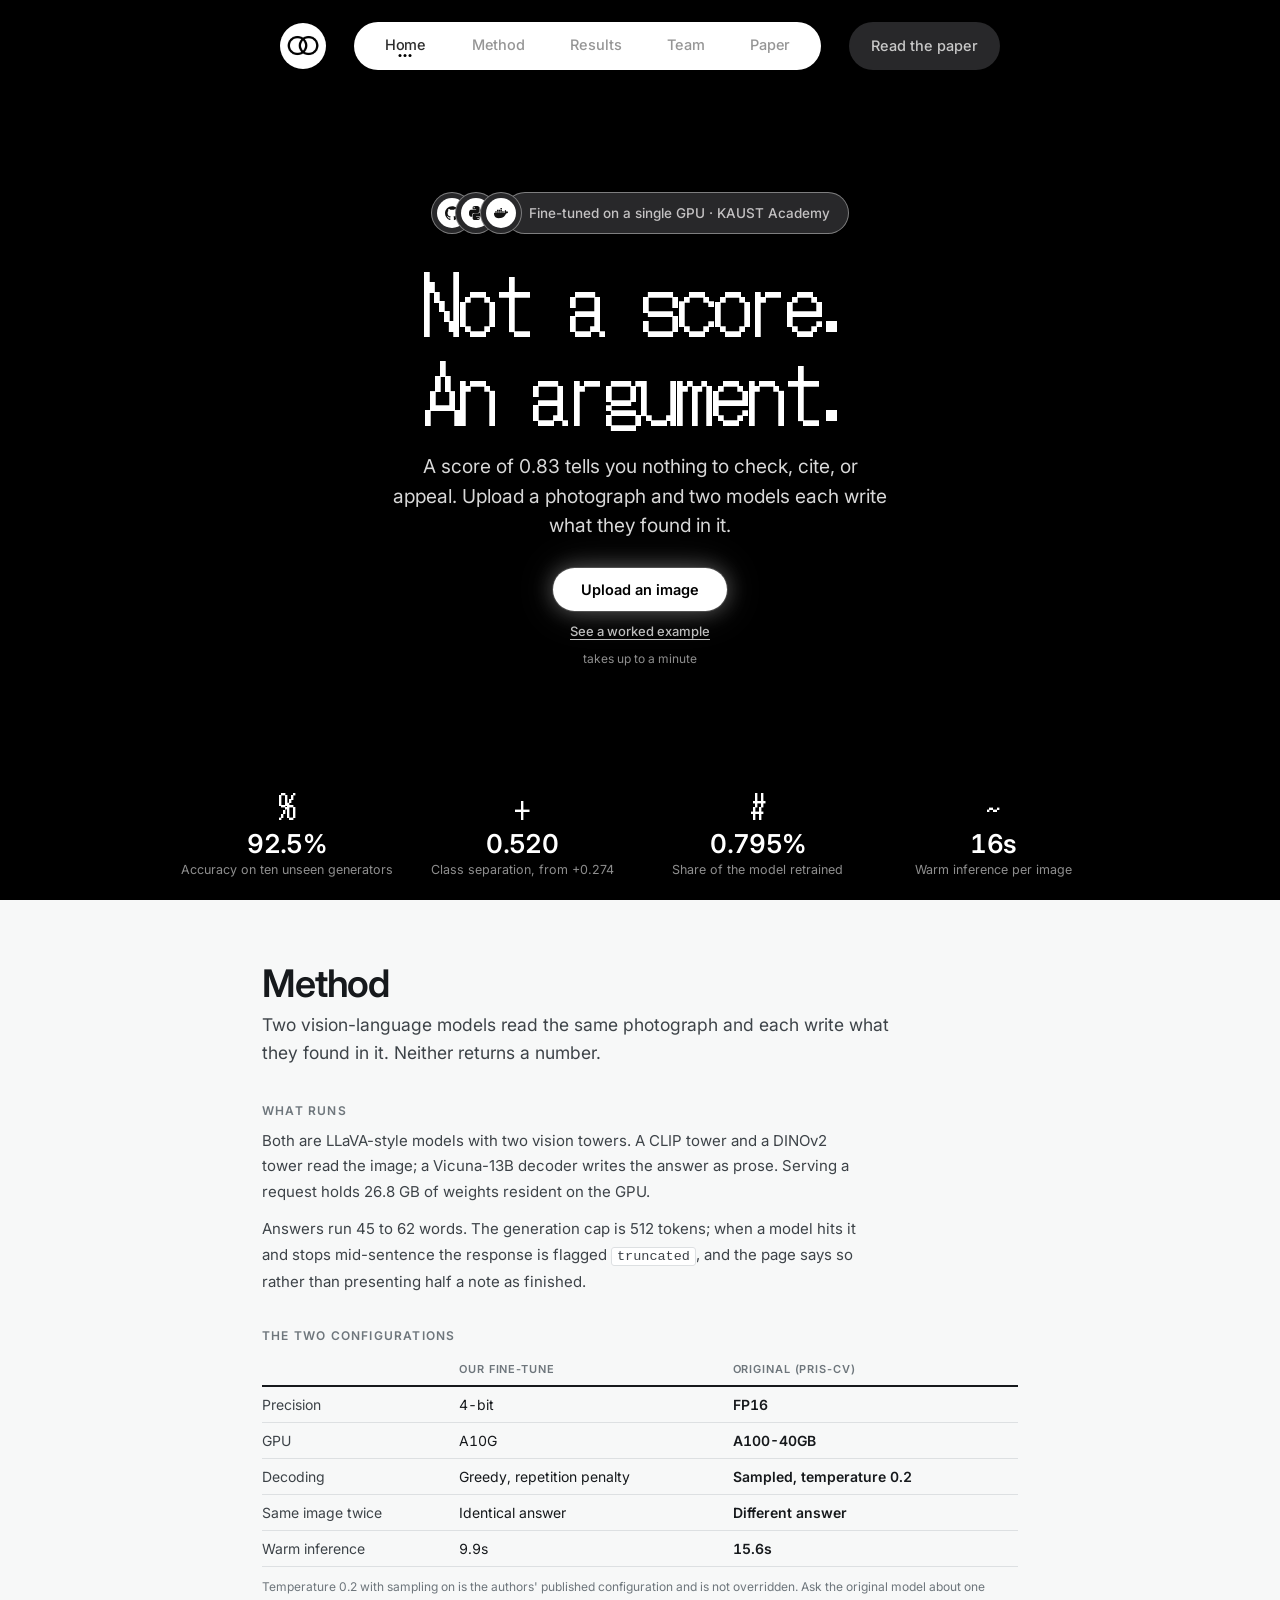
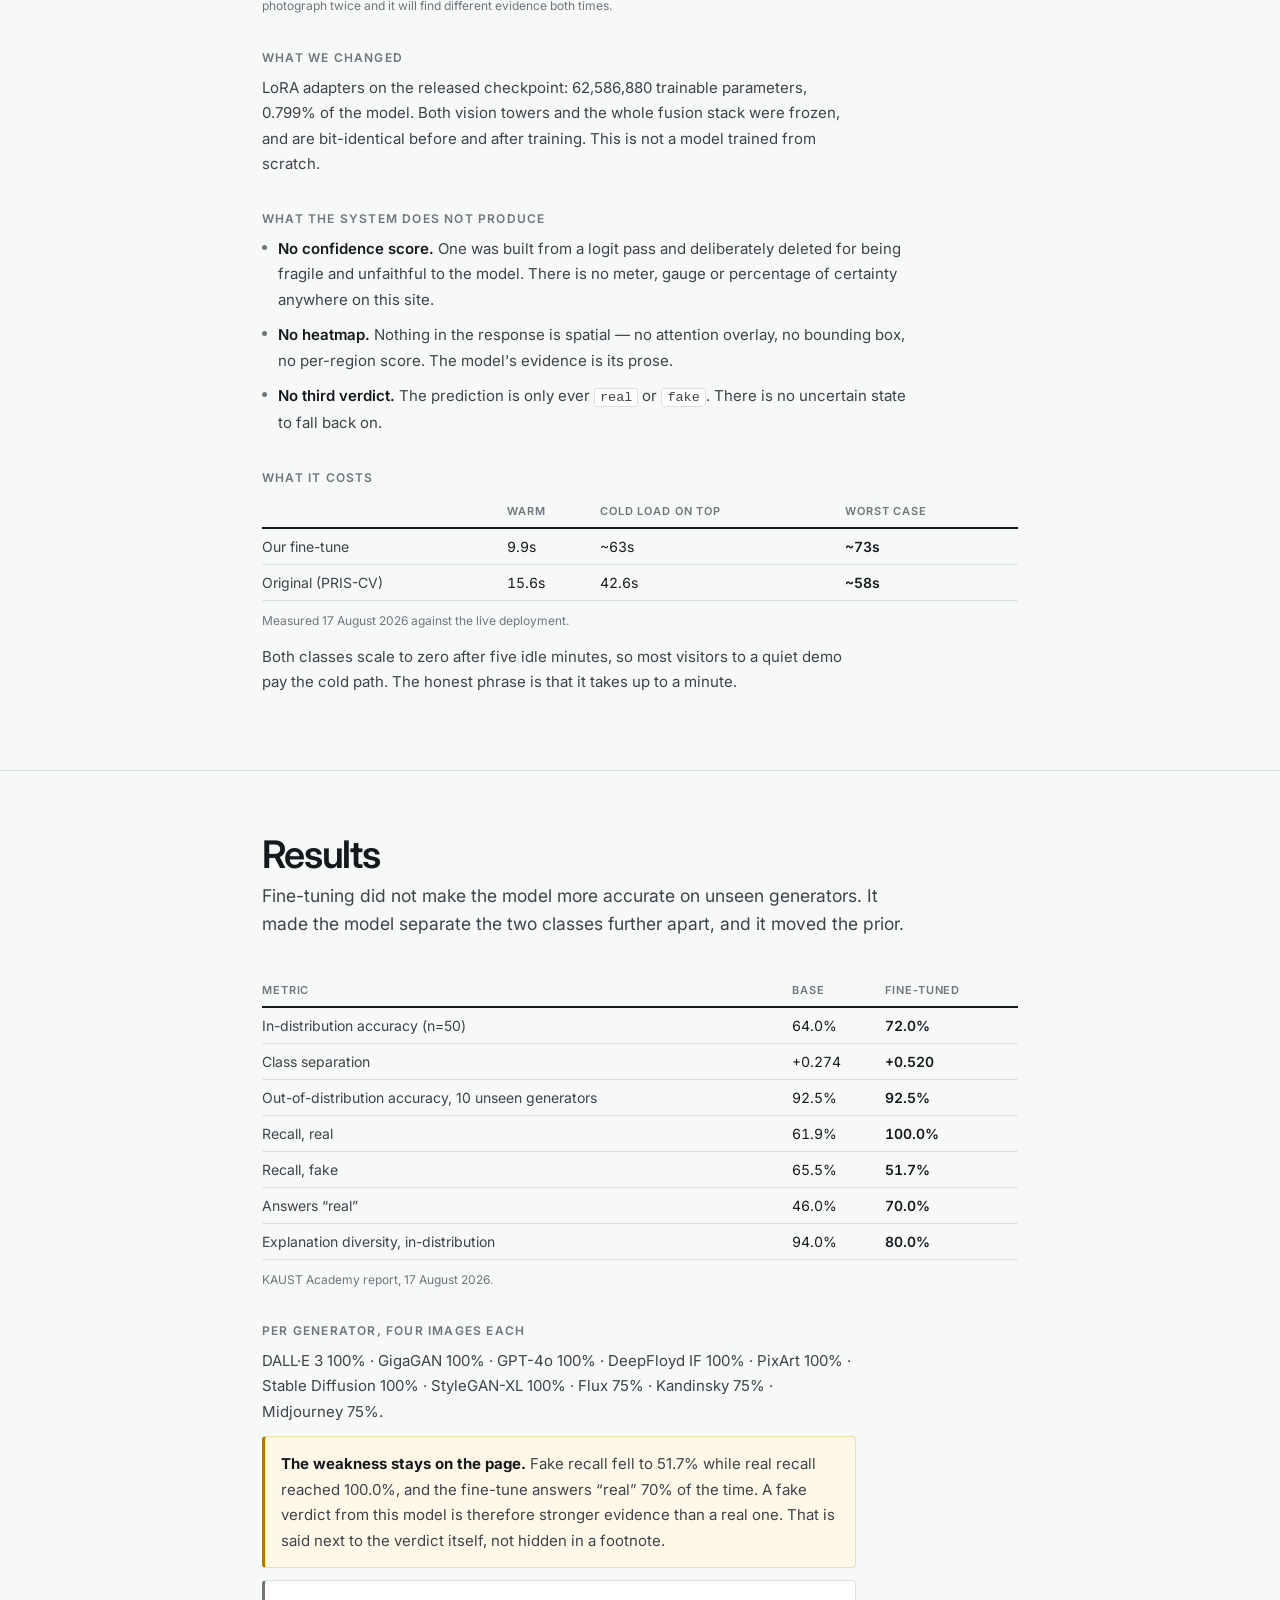
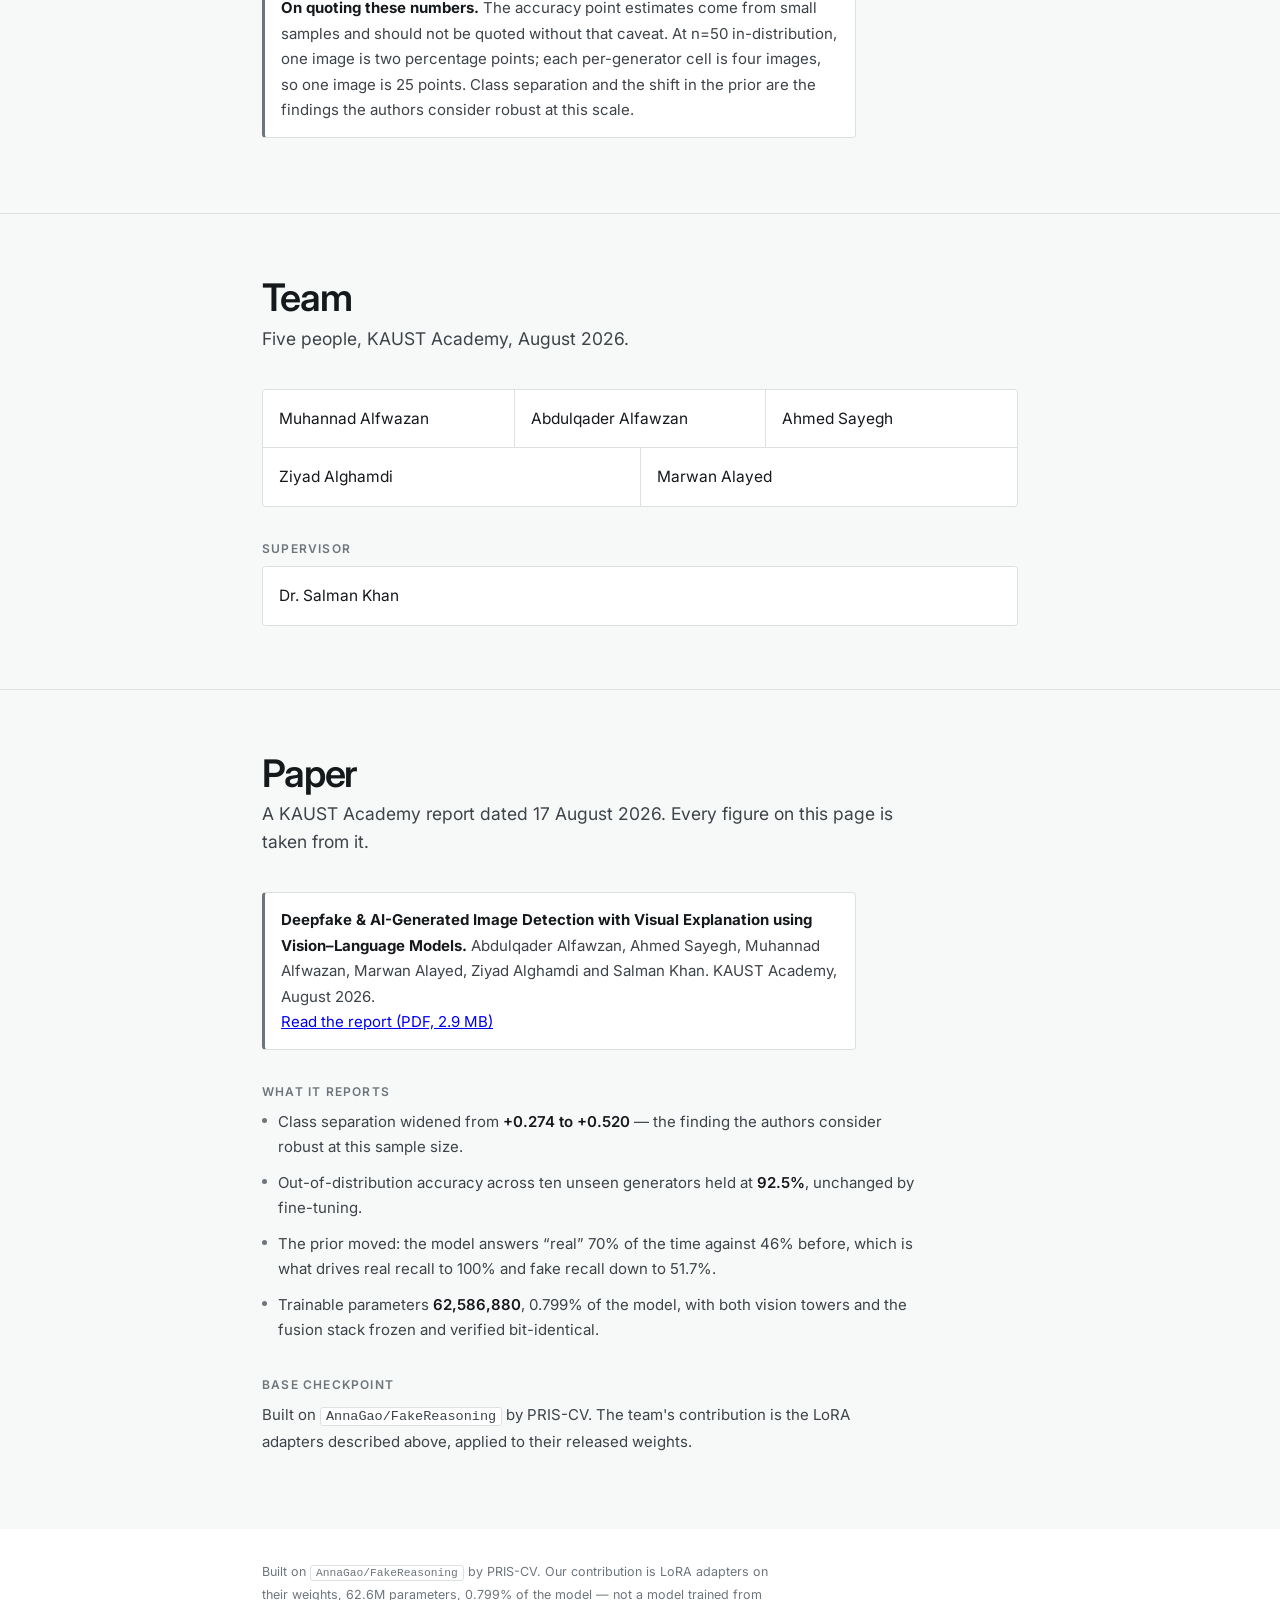
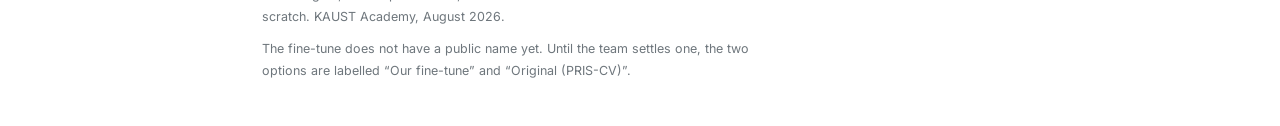
==== commit 0c90953f: "Use the insect example as the worked example, and link the report The worked example is now the case" ====
--- a/index.html
+++ b/index.html
@@ -40,10 +40,6 @@
 <link rel="preload" href="fonts/DotGothic16-latin.woff2" as="font" type="font/woff2" crossorigin>
 <link rel="stylesheet" href="styles.css">
 
-<!-- ScholarlyArticle is deliberately absent. The authors, the date and the
-     base checkpoint are all known, but the paper has no title and no URL in
-     any project document, and structured data is not the place to guess one.
-     Supply a title and a link and it goes in as a fourth node. -->
 <script type="application/ld+json">
 {
   "@context": "https://schema.org",
@@ -73,6 +69,24 @@
       "publisher": { "@id": "https://deepfake-detector-website.vercel.app/#team" }
     },
     {
+      "@type": "ScholarlyArticle",
+      "@id": "https://deepfake-detector-website.vercel.app/#paper",
+      "name": "Deepfake & AI-Generated Image Detection with Visual Explanation using Vision-Language Models",
+      "url": "https://deepfake-detector-website.vercel.app/assets/kasp_project_report.pdf",
+      "datePublished": "2026-08-17",
+      "inLanguage": "en",
+      "publisher": { "@id": "https://deepfake-detector-website.vercel.app/#team" },
+      "author": [
+        { "@type": "Person", "name": "Abdulqader Alfawzan" },
+        { "@type": "Person", "name": "Ahmed Sayegh" },
+        { "@type": "Person", "name": "Muhannad Alfwazan" },
+        { "@type": "Person", "name": "Marwan Alayed" },
+        { "@type": "Person", "name": "Ziyad Alghamdi" },
+        { "@type": "Person", "name": "Salman Khan" }
+      ],
+      "isBasedOn": "https://huggingface.co/AnnaGao/FakeReasoning"
+    },
+    {
       "@type": "CreativeWork",
       "@id": "https://deepfake-detector-website.vercel.app/#model",
       "name": "Fine-tuned FakeReasoning adapters",
@@ -112,7 +126,7 @@
       <a href="#method">Method</a>
       <a href="#results">Results</a>
       <a href="#team">Team</a>
-      <a href="#paper" data-paper>Paper</a>
+      <a href="#paper">Paper</a>
     </nav>
 
     <a class="signin" href="#paper" data-paper>Read the paper</a>
@@ -341,10 +355,10 @@
       <p class="lede">A KAUST Academy report dated 17 August 2026. Every figure on this page is
         taken from it.</p>
 
-      <p class="note"><b>Not published yet.</b> There is no public link to the report, and no
-        preprint identifier, so there is nothing here to click. When the team publishes it, this
-        section and the &ldquo;Read the paper&rdquo; button both point at it from a single
-        constant in <code>main.js</code>.</p>
+      <p class="note"><b>Deepfake &amp; AI-Generated Image Detection with Visual Explanation using
+        Vision&ndash;Language Models.</b> Abdulqader Alfawzan, Ahmed Sayegh, Muhannad Alfwazan,
+        Marwan Alayed, Ziyad Alghamdi and Salman Khan. KAUST Academy, August 2026.<br>
+        <a href="assets/kasp_project_report.pdf">Read the report (PDF, 2.9&nbsp;MB)</a></p>
 
       <h3>What it reports</h3>
       <ul>
@@ -384,7 +398,7 @@
     <a href="#method">Method</a>
     <a href="#results">Results</a>
     <a href="#team">Team</a>
-    <a href="#paper" data-paper>Paper</a>
+    <a href="#paper">Paper</a>
     <a href="#paper" class="sheet-cta" data-paper>Read the paper</a>
   </nav>
 </div>
@@ -400,12 +414,14 @@
 
     <div class="doc-grid">
       <div class="doc-exhibit">
-        <div class="mat"><img id="doc-img" alt="The image you submitted" src="" hidden><span id="doc-ph">exhibit</span></div>
+        <div class="mat"><img id="doc-img" alt="The image you submitted" src="assets/example.jpeg" width="150" height="150"><span id="doc-ph" hidden>exhibit</span></div>
         <dl class="meta" id="doc-meta">
-          <dt>file</dt><dd>_smoke_test.png</dd>
-          <dt>size</dt><dd>1536 &times; 1024 &middot; PNG</dd>
+          <dt>file</dt><dd>example.jpeg</dd>
+          <dt>size</dt><dd>150 &times; 150 &middot; JPEG</dd>
           <dt>run</dt><dd>17 Aug 2026</dd>
         </dl>
+        <p class="truth" id="exhibit-truth">This photograph is AI-generated. The fine-tune says so;
+          the released checkpoint does not.</p>
       </div>
 
       <div class="doc-compare">
@@ -416,9 +432,13 @@
             <span class="ms">9.9s</span>
           </header>
           <div class="say" id="say-ft">
-            <p>The image depicts a modern building with large glass windows, surrounded by palm trees
-            and a clear sky. Despite its seemingly authentic appearance, certain features, such as
-            disproportionate textures or odd lighting, hint that this image was generated by AI.</p>
+            <p>The insect&rsquo;s body structure appears distorted, with an unnatural connection between
+            the head and body; the texture of the insect&rsquo;s exoskeleton is inconsistent, showing blurry
+            patches and unnatural colour transitions; the background has abnormal noise and disjointed
+            textures, lacking realistic details; the overall colour balance is off, with overly saturated
+            colours that do not match natural insect features; the environment around the insect shows
+            signs of digital manipulation, with unrealistic reflections and highlights that do not align
+            with natural light interactions.</p>
           </div>
           <p class="verdict"><b id="v-ft">Fake</b><span>greedy decoding &middot; reproducible</span></p>
           <p class="caveat">A fake verdict is the stronger of the two. Measured fake recall is 51.7%
@@ -431,13 +451,12 @@
             <span class="ms">15.6s</span>
           </header>
           <div class="say" id="say-of">
-            <p><em class="half">low-level</em>The lighting on the building and the shadows on the objects
-            do not match the overall light source direction. The textures on the building and the
-            surrounding objects appear inconsistent and lack realistic detail.</p>
-            <p><em class="half">high-level</em>The text on the building and the icons are nonsensical
-            and do not form coherent words or symbols.</p>
+            <p><em class="half">low-level</em>The texture of the insect and leaves appears natural and
+            detailed, consistent with real-world objects. The edges of the insect and leaves are smooth
+            and well-defined, typical of a real photograph. The lighting and shadows on the insect and
+            surrounding foliage are consistent with a single light source, such as sunlight.</p>
           </div>
-          <p class="verdict"><b id="v-of">Fake</b><span>sampled at t=0.2 &middot; wording varies</span></p>
+          <p class="verdict"><b id="v-of" class="real">Real</b><span>sampled at t=0.2 &middot; wording varies</span></p>
           <p class="caveat">This model runs with sampling on, the authors' published configuration. Ask it
             twice about the same photograph and it will find different evidence both times.</p>
         </article>
--- a/styles.css
+++ b/styles.css
@@ -39,6 +39,11 @@
 }
 
 *{box-sizing:border-box}
+/* The hidden attribute only sets display:none at the UA level, so any rule
+   that sets display beats it. .cta-wrap is display:flex and .mat span is
+   display:grid, and both are toggled with .hidden from JS, so both were
+   staying on screen. This makes hidden mean hidden. */
+[hidden]{display:none!important}
 html,body{margin:0;padding:0}
 html{scroll-behavior:smooth}
 body{
@@ -352,7 +357,10 @@
   padding:clamp(16px,2.8vw,30px);
 }
 .mat{background:var(--doc-mat);padding:14px;border-radius:3px}
-.mat img{width:100%;display:block;border-radius:2px}
+/* height:auto or the width/height attributes hold the box at its native
+   height while CSS stretches the width, which distorts the exhibit. The
+   attributes stay so the aspect ratio is known before load, for CLS. */
+.mat img{width:100%;height:auto;display:block;border-radius:2px}
 .mat span{
   display:grid;place-items:center;aspect-ratio:3/2;background:#D2D4D5;
   font-size:11px;color:#8B9095;letter-spacing:.08em;
@@ -361,6 +369,14 @@
   font-size:11.5px;color:var(--doc-muted)}
 .meta dt{letter-spacing:.06em;text-transform:uppercase;font-size:10.5px;padding-top:1px}
 .meta dd{margin:0}
+
+/* Ground truth for the worked example. Stated plainly under the exhibit
+   because a comparison where the reader cannot tell who was right is not a
+   comparison. Hidden by main.js for a visitor's own upload. */
+.truth{
+  margin:10px 0 0;font-size:11.5px;line-height:1.6;color:var(--doc-muted);
+  padding-top:9px;border-top:1px solid var(--doc-line);
+}
 
 .doc-compare{display:grid;grid-template-columns:repeat(2,minmax(0,1fr));gap:clamp(20px,3vw,32px)}
 .model{min-width:0}
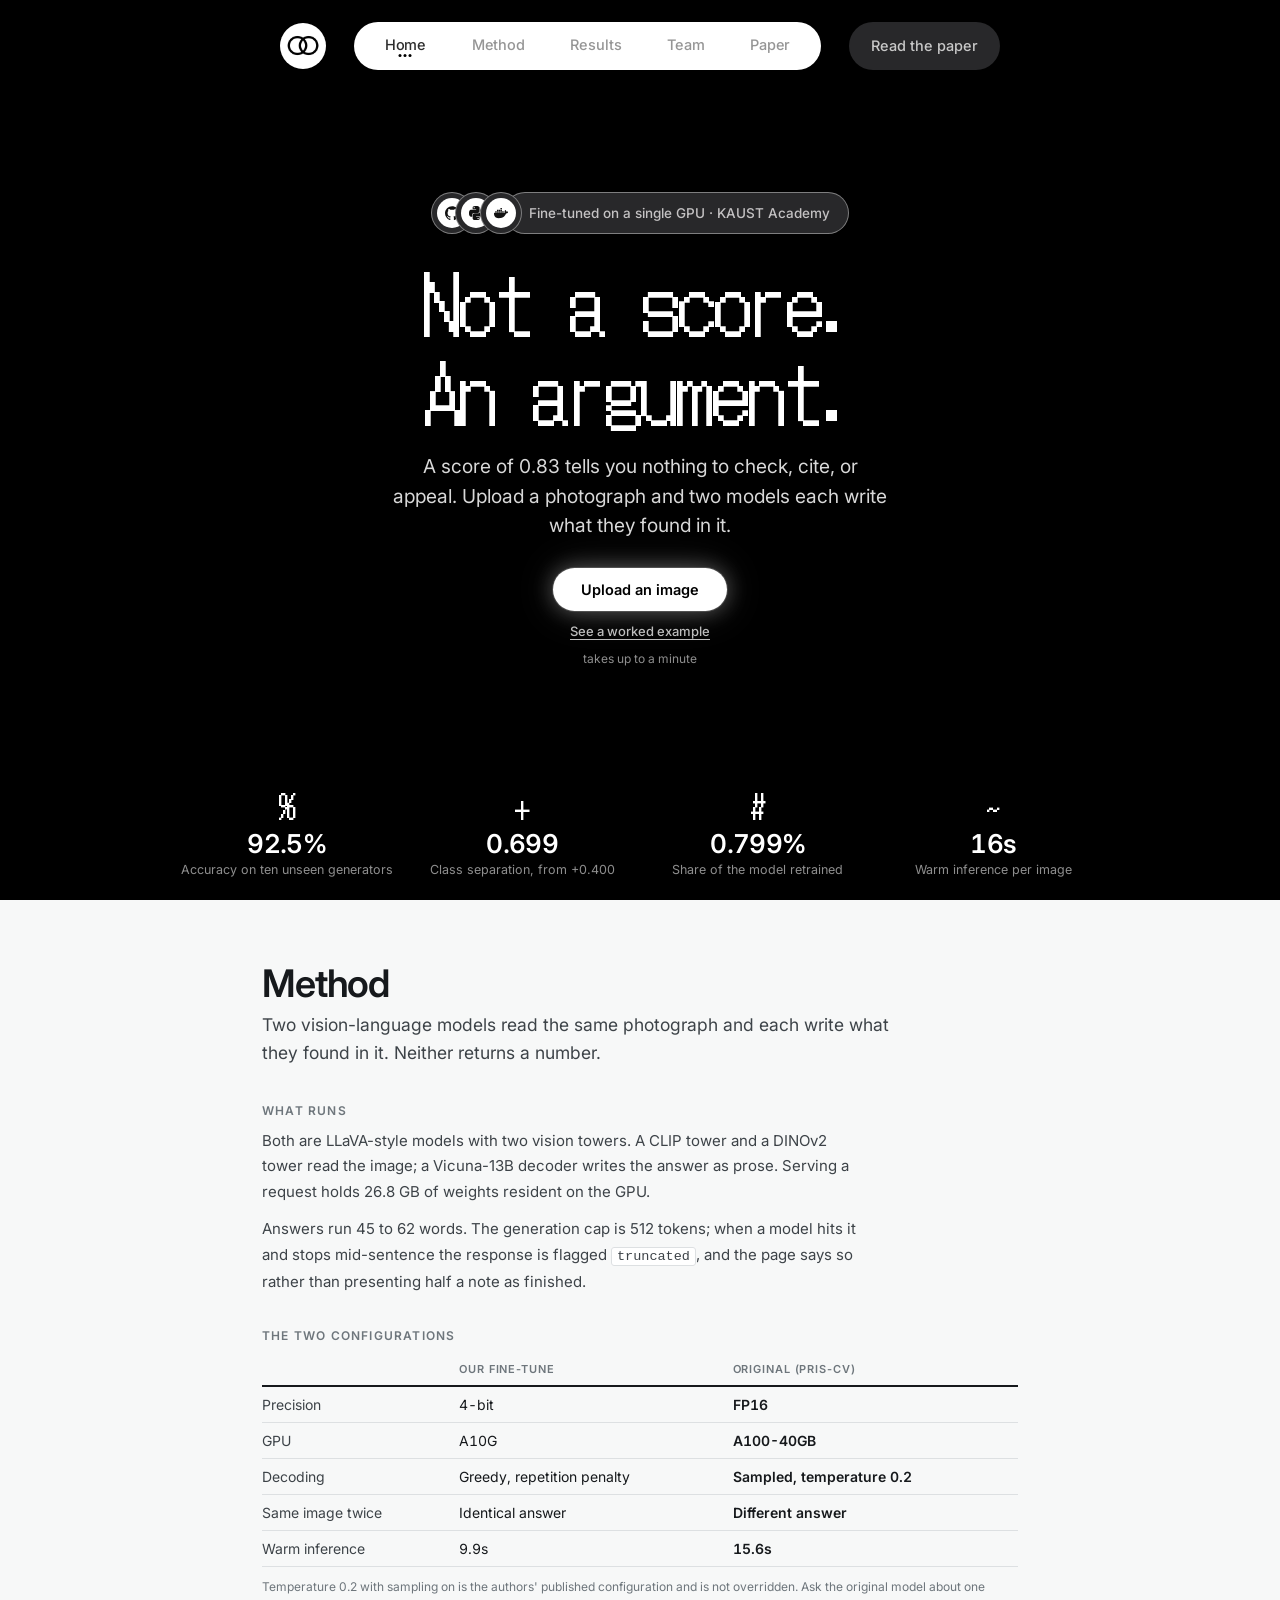
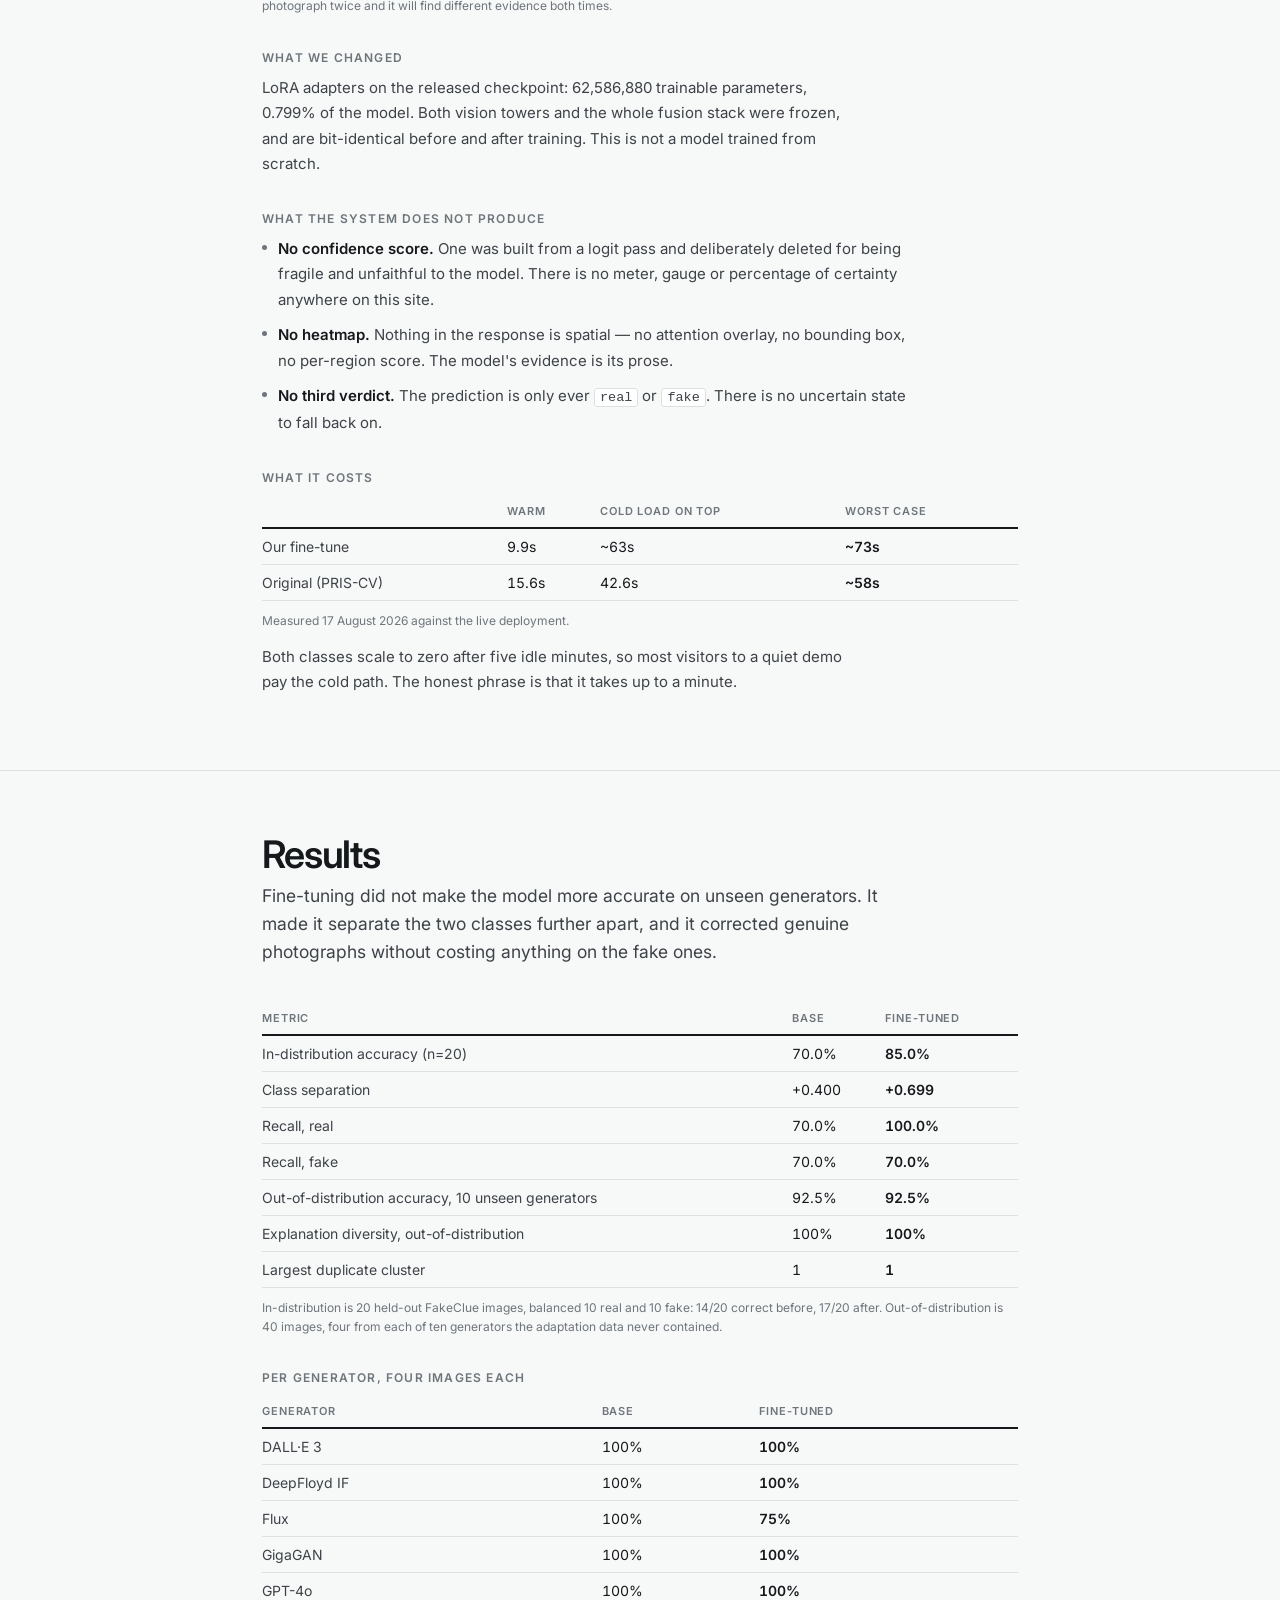
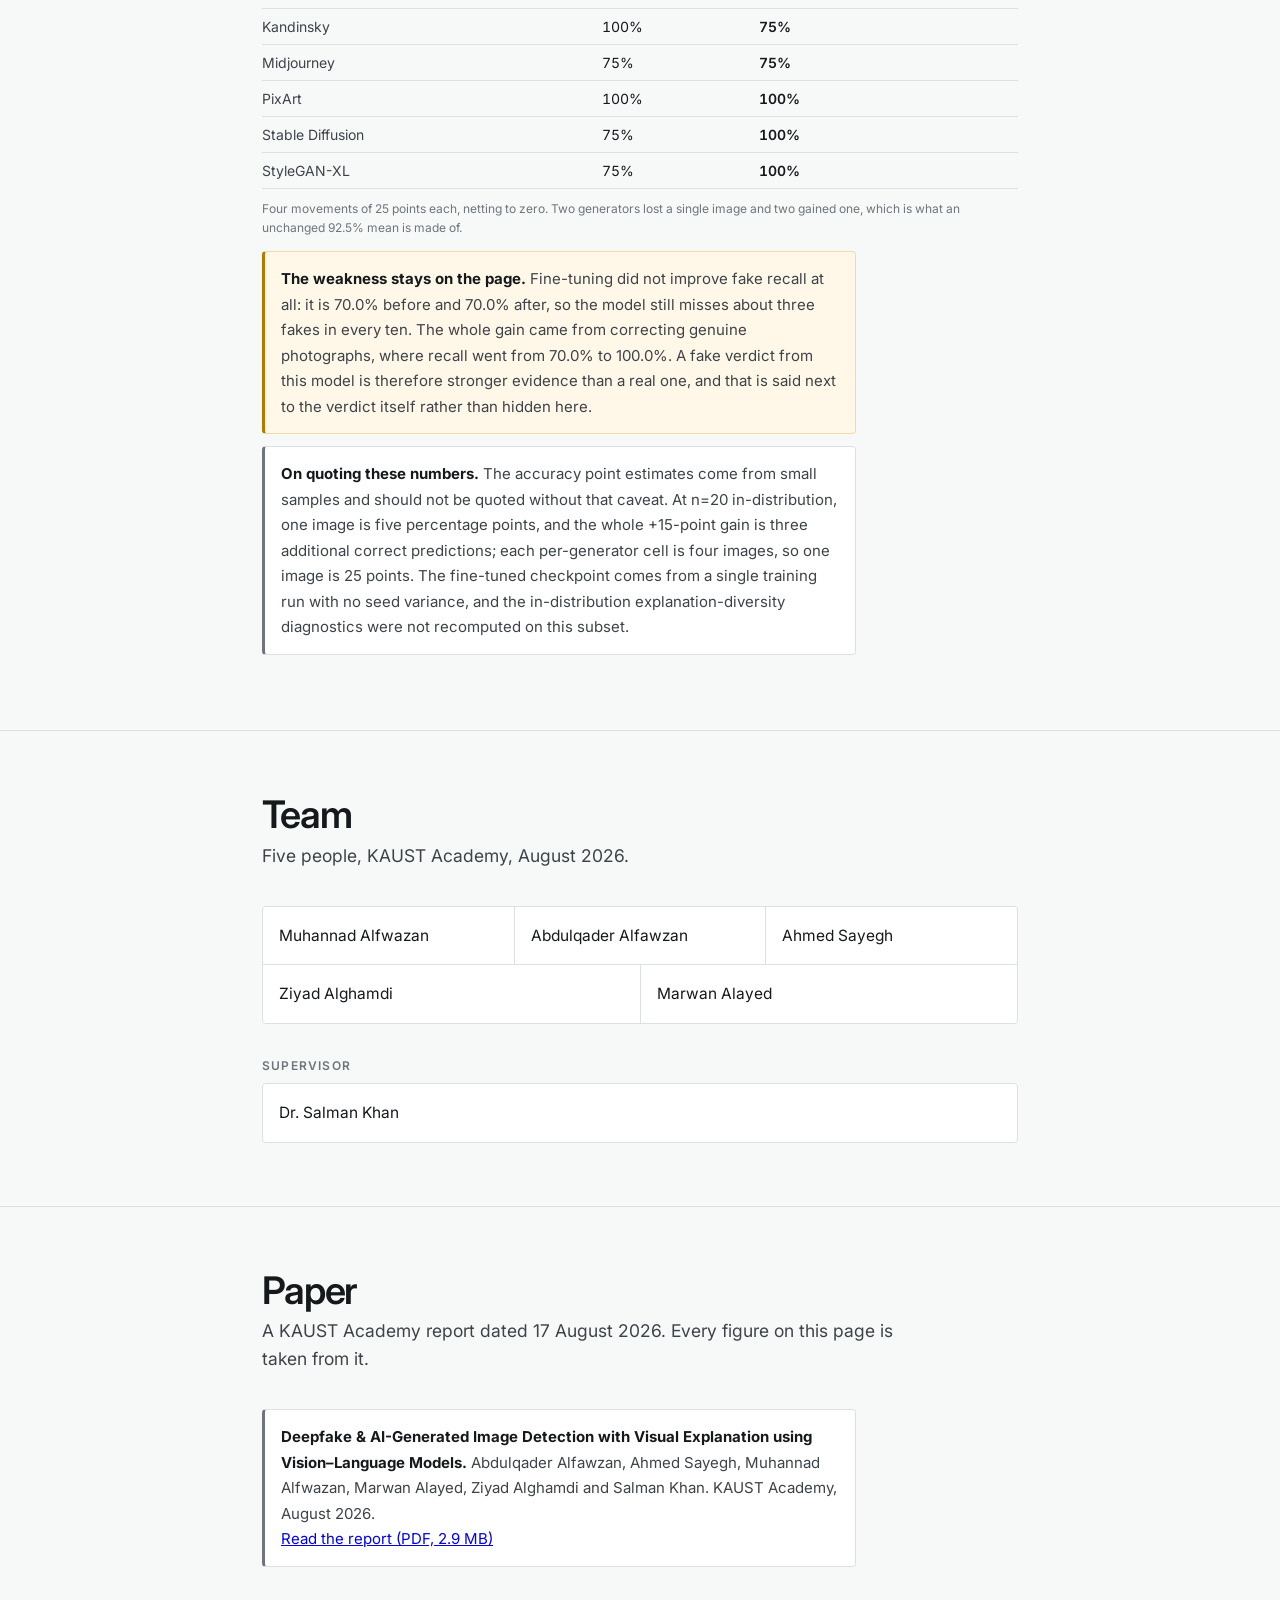
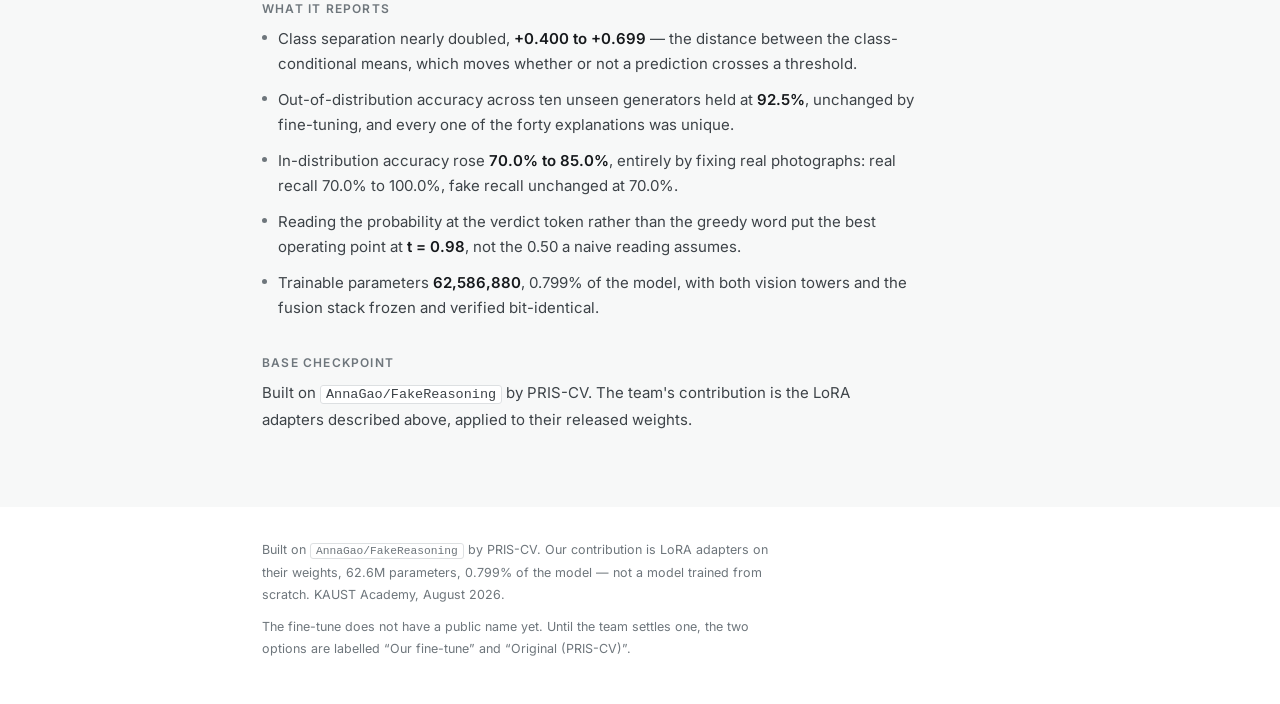
==== commit 896e2f12: "Update every figure to the report's revised evaluation The site was carrying the superseded n=50 run" ====
--- a/index.html
+++ b/index.html
@@ -90,7 +90,7 @@
       "@type": "CreativeWork",
       "@id": "https://deepfake-detector-website.vercel.app/#model",
       "name": "Fine-tuned FakeReasoning adapters",
-      "description": "LoRA adapters trained on AnnaGao/FakeReasoning: 62,586,880 trainable parameters, 0.799% of the model. Out-of-distribution accuracy across ten unseen generators is 92.5%, unchanged by fine-tuning; class separation rises from +0.274 to +0.520.",
+      "description": "LoRA adapters trained on AnnaGao/FakeReasoning: 62,586,880 trainable parameters, 0.799% of the model. Out-of-distribution accuracy across ten unseen generators is 92.5%, unchanged by fine-tuning; class separation rises from +0.400 to +0.699.",
       "isBasedOn": "https://huggingface.co/AnnaGao/FakeReasoning",
       "creator": { "@id": "https://deepfake-detector-website.vercel.app/#team" },
       "dateCreated": "2026-08-17",
@@ -186,8 +186,8 @@
     </div>
     <div class="stat" style="--d:.58s">
       <div class="glyph">+</div>
-      <div class="val" data-target="0.520" data-suffix="" data-dec="3">0.000</div>
-      <div class="cap">Class separation, from +0.274</div>
+      <div class="val" data-target="0.699" data-suffix="" data-dec="3">0.000</div>
+      <div class="cap">Class separation, from +0.400</div>
     </div>
     <div class="stat" style="--d:.66s">
       <div class="glyph">#</div>
@@ -291,7 +291,8 @@
     <div class="sec-in">
       <h2 id="results-h">Results</h2>
       <p class="lede">Fine-tuning did not make the model more accurate on unseen generators. It
-        made the model separate the two classes further apart, and it moved the prior.</p>
+        made it separate the two classes further apart, and it corrected genuine photographs
+        without costing anything on the fake ones.</p>
 
       <div class="fig-wrap">
         <table class="fig">
@@ -299,33 +300,55 @@
             <tr><th scope="col">Metric</th><th scope="col">Base</th><th scope="col">Fine-tuned</th></tr>
           </thead>
           <tbody>
-            <tr><th scope="row">In-distribution accuracy (n=50)</th><td>64.0%</td><td>72.0%</td></tr>
-            <tr><th scope="row">Class separation</th><td>+0.274</td><td>+0.520</td></tr>
+            <tr><th scope="row">In-distribution accuracy (n=20)</th><td>70.0%</td><td>85.0%</td></tr>
+            <tr><th scope="row">Class separation</th><td>+0.400</td><td>+0.699</td></tr>
+            <tr><th scope="row">Recall, real</th><td>70.0%</td><td>100.0%</td></tr>
+            <tr><th scope="row">Recall, fake</th><td>70.0%</td><td>70.0%</td></tr>
             <tr><th scope="row">Out-of-distribution accuracy, 10 unseen generators</th><td>92.5%</td><td>92.5%</td></tr>
-            <tr><th scope="row">Recall, real</th><td>61.9%</td><td>100.0%</td></tr>
-            <tr><th scope="row">Recall, fake</th><td>65.5%</td><td>51.7%</td></tr>
-            <tr><th scope="row">Answers &ldquo;real&rdquo;</th><td>46.0%</td><td>70.0%</td></tr>
-            <tr><th scope="row">Explanation diversity, in-distribution</th><td>94.0%</td><td>80.0%</td></tr>
+            <tr><th scope="row">Explanation diversity, out-of-distribution</th><td>100%</td><td>100%</td></tr>
+            <tr><th scope="row">Largest duplicate cluster</th><td>1</td><td>1</td></tr>
           </tbody>
-          <caption>KAUST Academy report, 17 August 2026.</caption>
+          <caption>In-distribution is 20 held-out FakeClue images, balanced 10 real and 10 fake:
+            14/20 correct before, 17/20 after. Out-of-distribution is 40 images, four from each of
+            ten generators the adaptation data never contained.</caption>
         </table>
       </div>
 
       <h3>Per generator, four images each</h3>
-      <p>DALL&middot;E 3 100% &middot; GigaGAN 100% &middot; GPT-4o 100% &middot; DeepFloyd IF 100%
-        &middot; PixArt 100% &middot; Stable Diffusion 100% &middot; StyleGAN-XL 100% &middot;
-        Flux 75% &middot; Kandinsky 75% &middot; Midjourney 75%.</p>
-
-      <p class="note warn"><b>The weakness stays on the page.</b> Fake recall fell to 51.7% while
-        real recall reached 100.0%, and the fine-tune answers &ldquo;real&rdquo; 70% of the time. A
-        fake verdict from this model is therefore stronger evidence than a real one. That is said
-        next to the verdict itself, not hidden in a footnote.</p>
+      <div class="fig-wrap">
+        <table class="fig">
+          <thead>
+            <tr><th scope="col">Generator</th><th scope="col">Base</th><th scope="col">Fine-tuned</th></tr>
+          </thead>
+          <tbody>
+            <tr><th scope="row">DALL&middot;E 3</th><td>100%</td><td>100%</td></tr>
+            <tr><th scope="row">DeepFloyd IF</th><td>100%</td><td>100%</td></tr>
+            <tr><th scope="row">Flux</th><td>100%</td><td>75%</td></tr>
+            <tr><th scope="row">GigaGAN</th><td>100%</td><td>100%</td></tr>
+            <tr><th scope="row">GPT-4o</th><td>100%</td><td>100%</td></tr>
+            <tr><th scope="row">Kandinsky</th><td>100%</td><td>75%</td></tr>
+            <tr><th scope="row">Midjourney</th><td>75%</td><td>75%</td></tr>
+            <tr><th scope="row">PixArt</th><td>100%</td><td>100%</td></tr>
+            <tr><th scope="row">Stable Diffusion</th><td>75%</td><td>100%</td></tr>
+            <tr><th scope="row">StyleGAN-XL</th><td>75%</td><td>100%</td></tr>
+          </tbody>
+          <caption>Four movements of 25 points each, netting to zero. Two generators lost a single
+            image and two gained one, which is what an unchanged 92.5% mean is made of.</caption>
+        </table>
+      </div>
+
+      <p class="note warn"><b>The weakness stays on the page.</b> Fine-tuning did not improve fake
+        recall at all: it is 70.0% before and 70.0% after, so the model still misses about three
+        fakes in every ten. The whole gain came from correcting genuine photographs, where recall
+        went from 70.0% to 100.0%. A fake verdict from this model is therefore stronger evidence
+        than a real one, and that is said next to the verdict itself rather than hidden here.</p>
 
       <p class="note"><b>On quoting these numbers.</b> The accuracy point estimates come from small
-        samples and should not be quoted without that caveat. At n=50 in-distribution, one image is
-        two percentage points; each per-generator cell is four images, so one image is 25 points.
-        Class separation and the shift in the prior are the findings the authors consider robust
-        at this scale.</p>
+        samples and should not be quoted without that caveat. At n=20 in-distribution, one image is
+        five percentage points, and the whole +15-point gain is three additional correct
+        predictions; each per-generator cell is four images, so one image is 25 points. The
+        fine-tuned checkpoint comes from a single training run with no seed variance, and the
+        in-distribution explanation-diversity diagnostics were not recomputed on this subset.</p>
     </div>
   </section>
 
@@ -362,12 +385,14 @@
 
       <h3>What it reports</h3>
       <ul>
-        <li>Class separation widened from <b>+0.274 to +0.520</b> — the finding the authors
-          consider robust at this sample size.</li>
+        <li>Class separation nearly doubled, <b>+0.400 to +0.699</b> — the distance between
+          the class-conditional means, which moves whether or not a prediction crosses a threshold.</li>
         <li>Out-of-distribution accuracy across ten unseen generators held at <b>92.5%</b>,
-          unchanged by fine-tuning.</li>
-        <li>The prior moved: the model answers &ldquo;real&rdquo; 70% of the time against 46%
-          before, which is what drives real recall to 100% and fake recall down to 51.7%.</li>
+          unchanged by fine-tuning, and every one of the forty explanations was unique.</li>
+        <li>In-distribution accuracy rose <b>70.0% to 85.0%</b>, entirely by fixing real
+          photographs: real recall 70.0% to 100.0%, fake recall unchanged at 70.0%.</li>
+        <li>Reading the probability at the verdict token rather than the greedy word put the best
+          operating point at <b>t = 0.98</b>, not the 0.50 a naive reading assumes.</li>
         <li>Trainable parameters <b>62,586,880</b>, 0.799% of the model, with both vision towers
           and the fusion stack frozen and verified bit-identical.</li>
       </ul>
@@ -441,8 +466,8 @@
             with natural light interactions.</p>
           </div>
           <p class="verdict"><b id="v-ft">Fake</b><span>greedy decoding &middot; reproducible</span></p>
-          <p class="caveat">A fake verdict is the stronger of the two. Measured fake recall is 51.7%
-            against 100% real recall, so this model misses fakes more often than it doubts photographs.</p>
+          <p class="caveat">A fake verdict is the stronger of the two. Measured fake recall is 70.0%
+            against 100.0% real recall, so this model misses fakes more often than it doubts photographs.</p>
         </article>
 
         <article class="model" data-model="official">
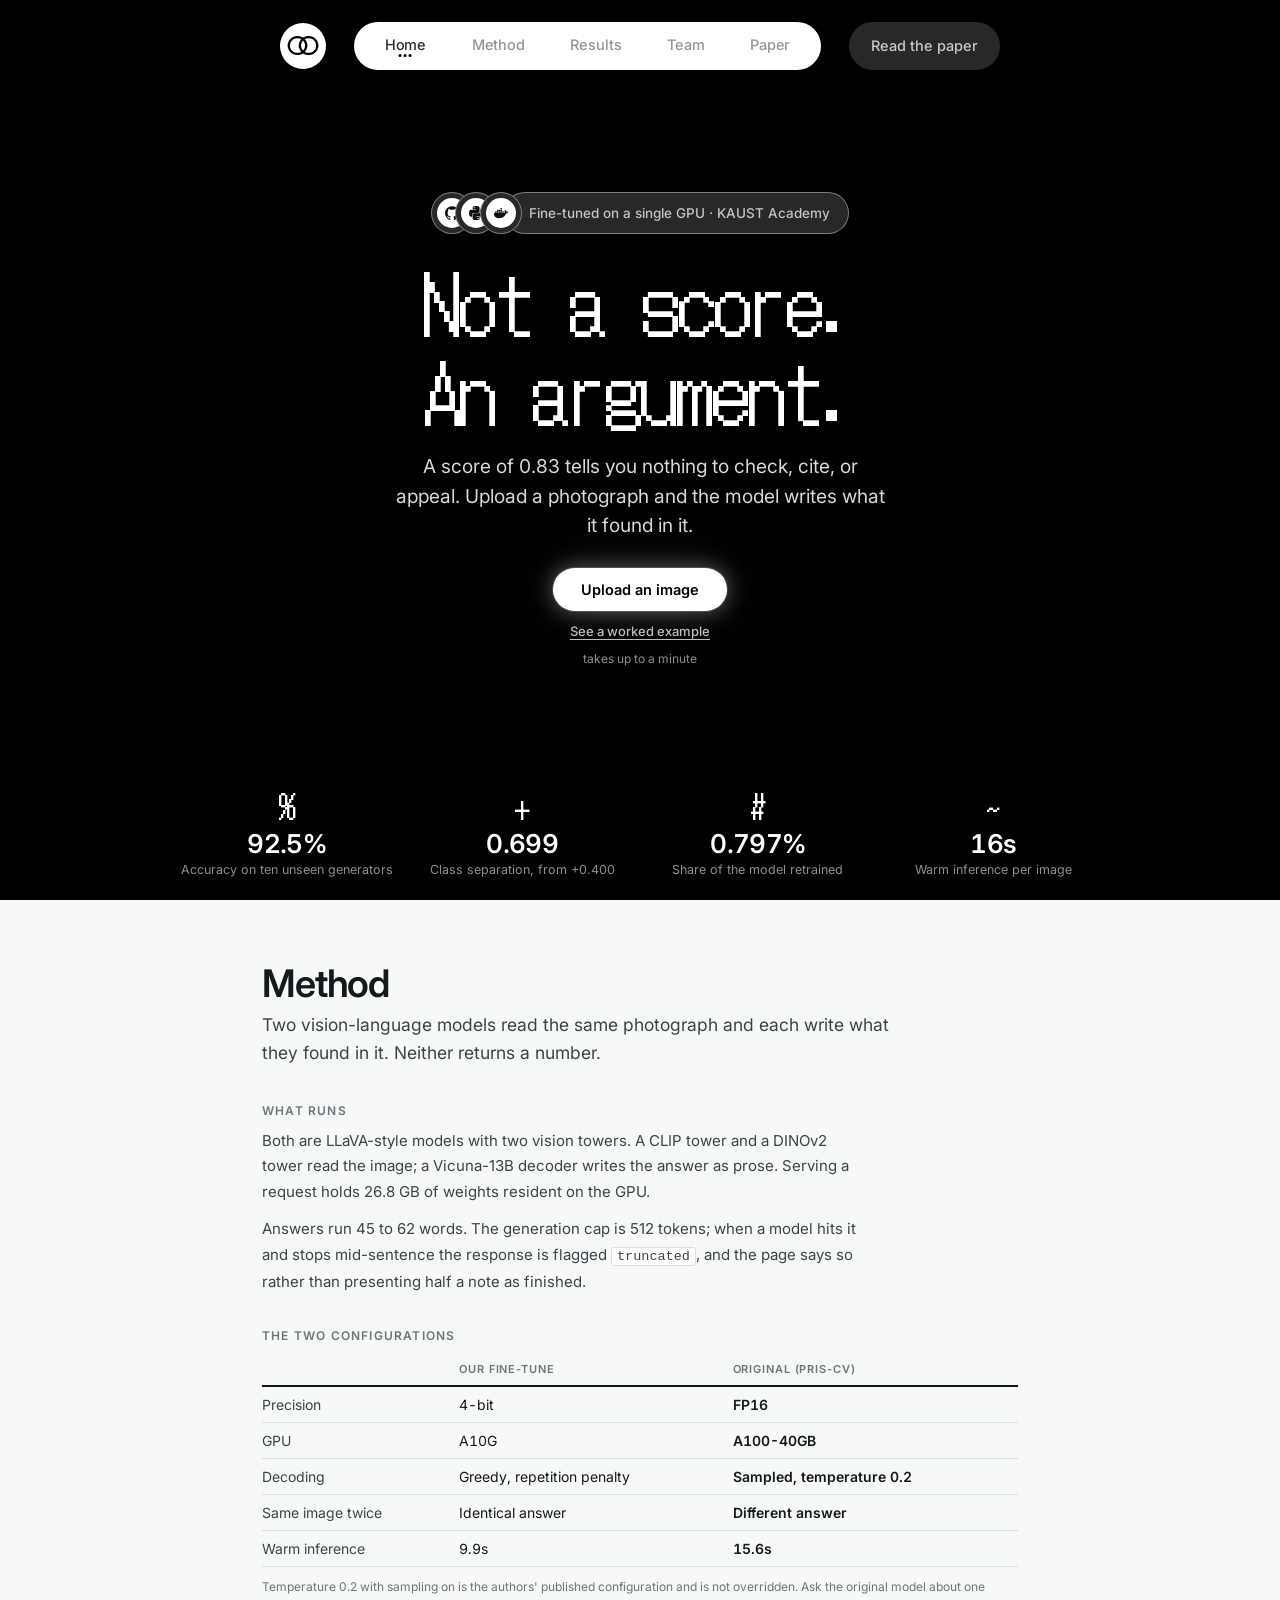
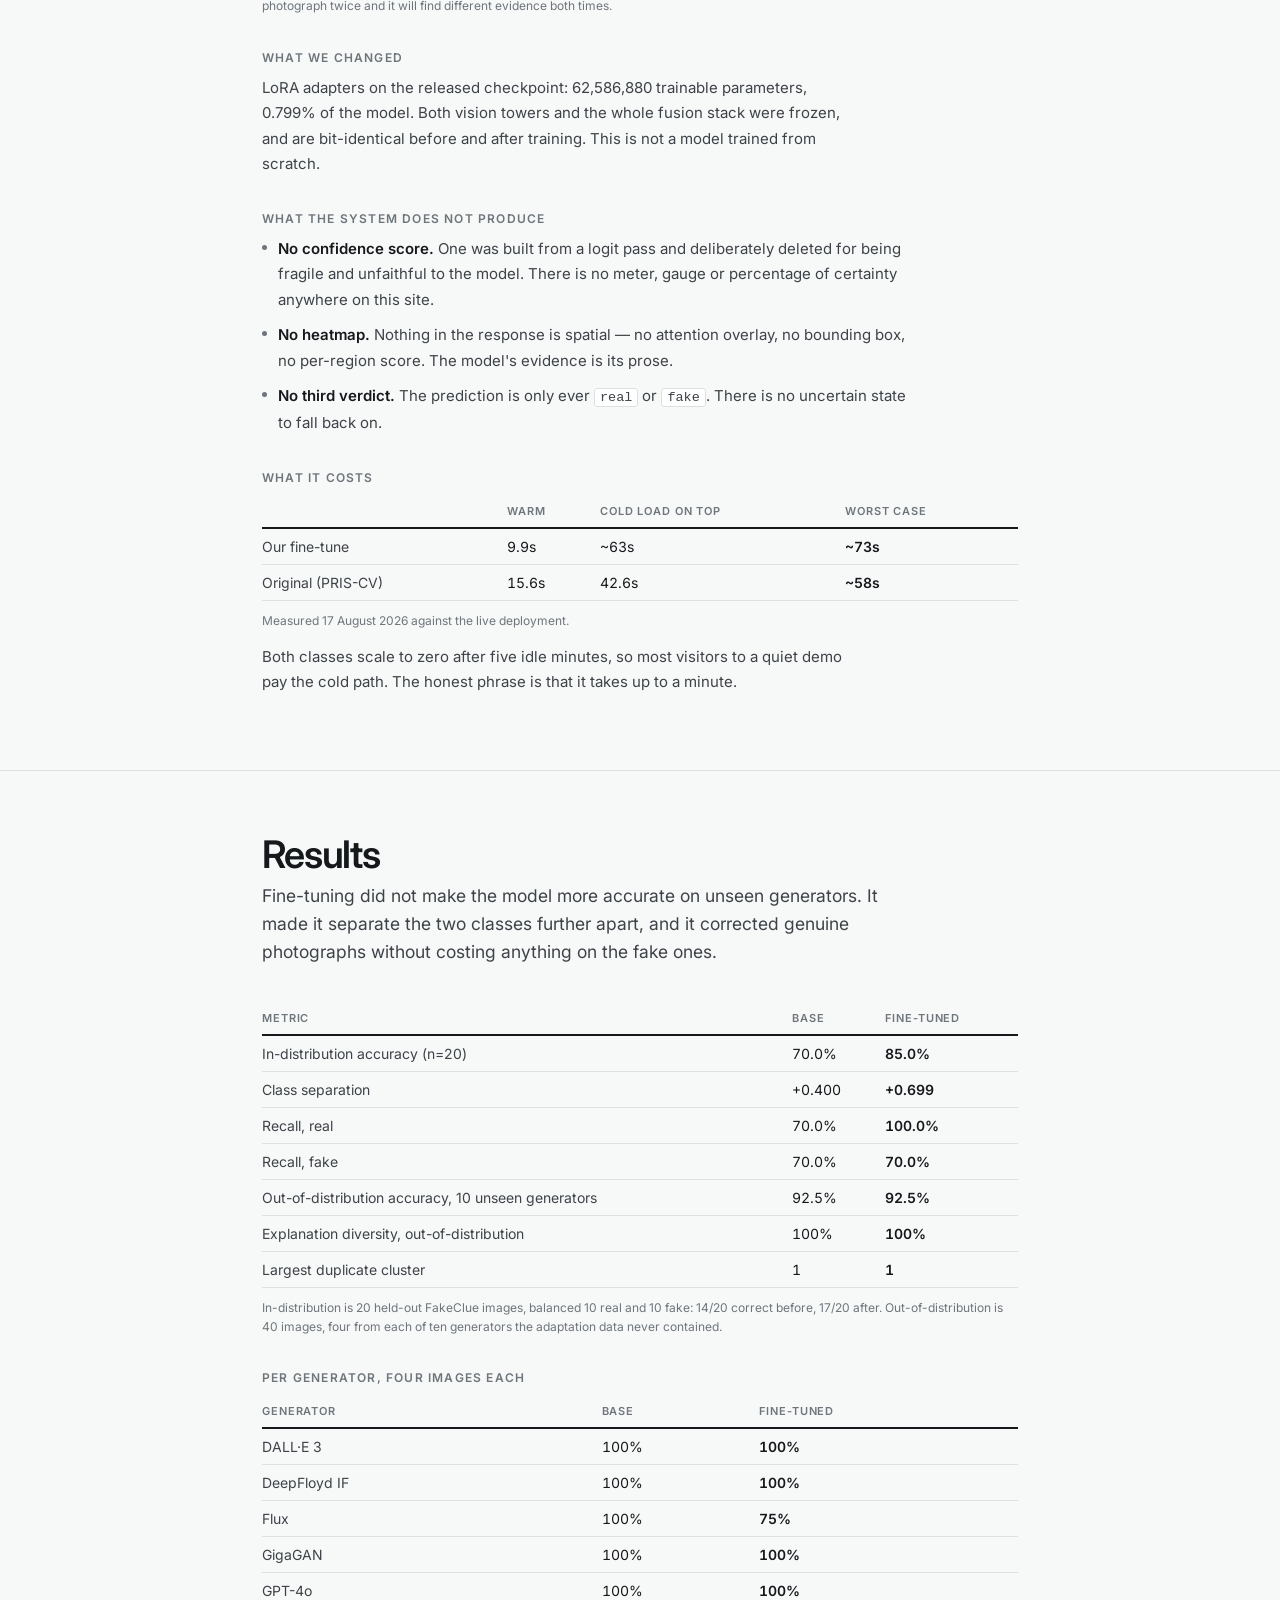
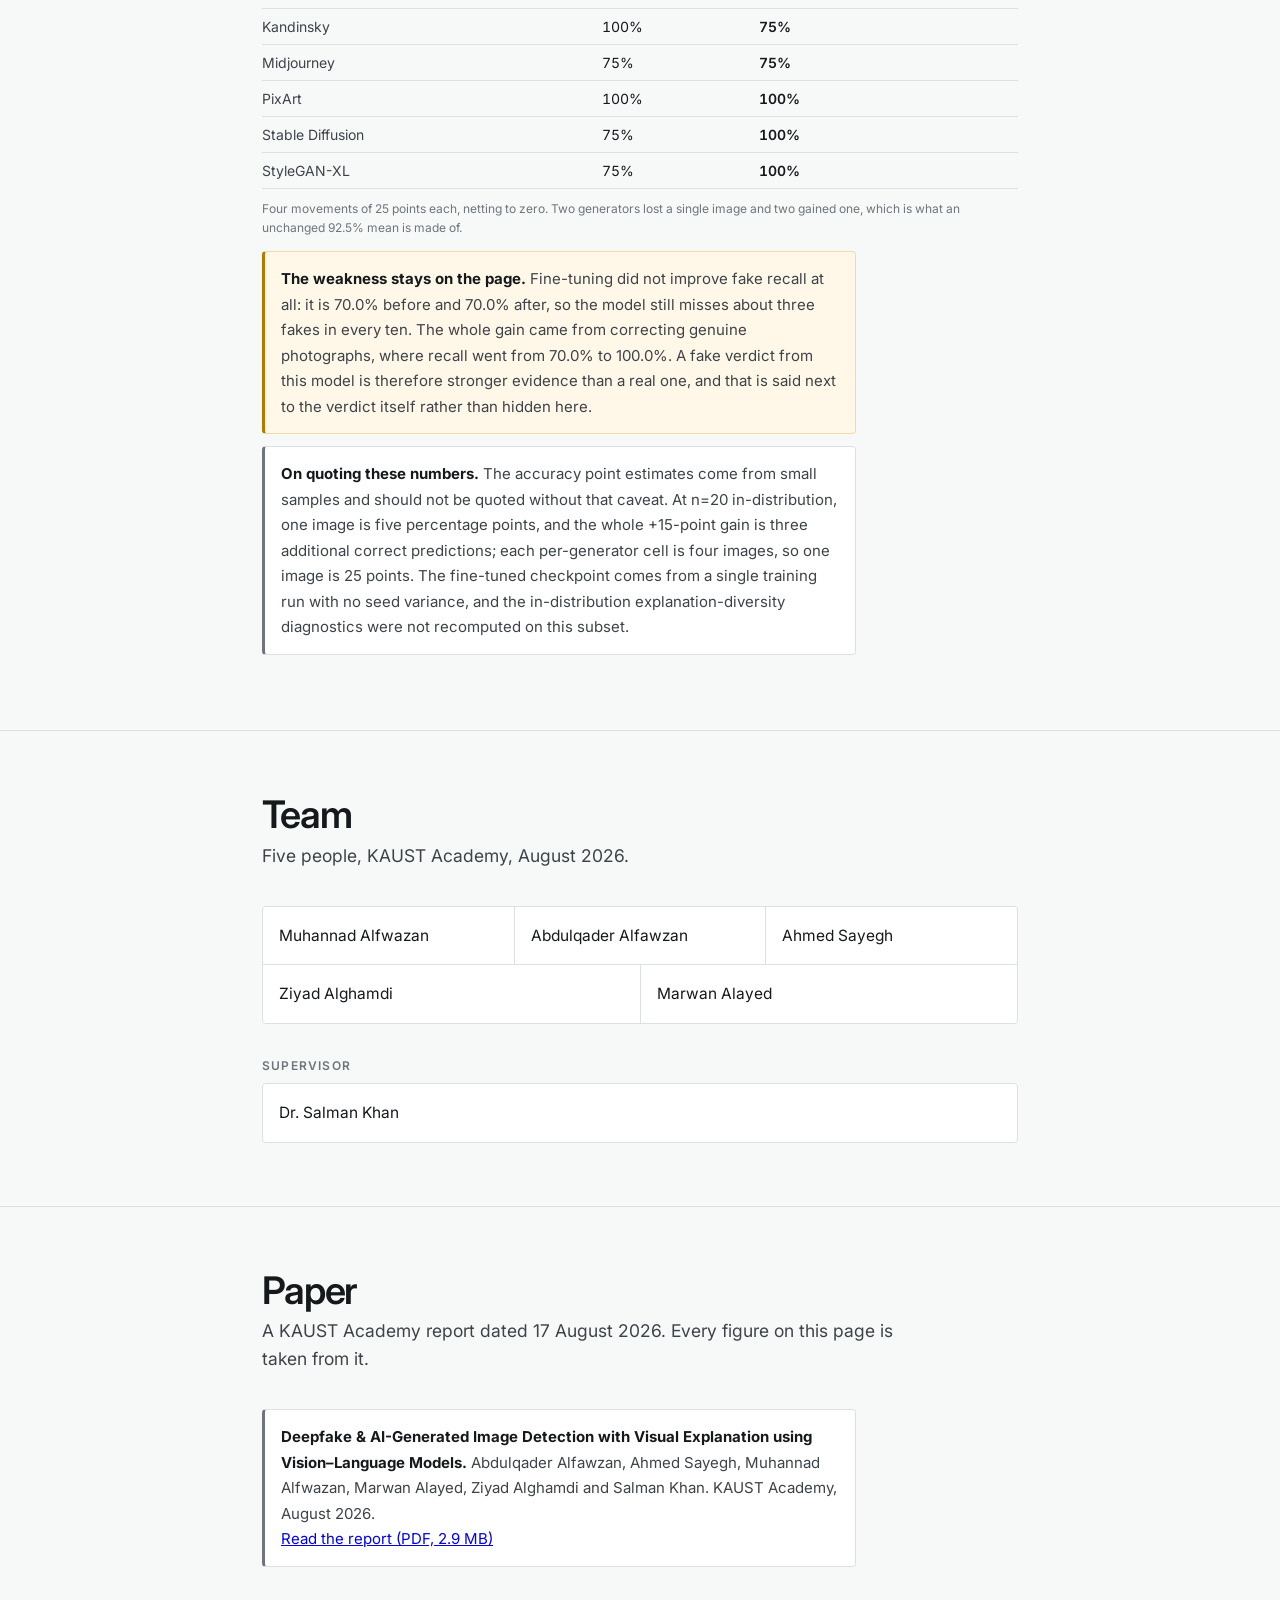
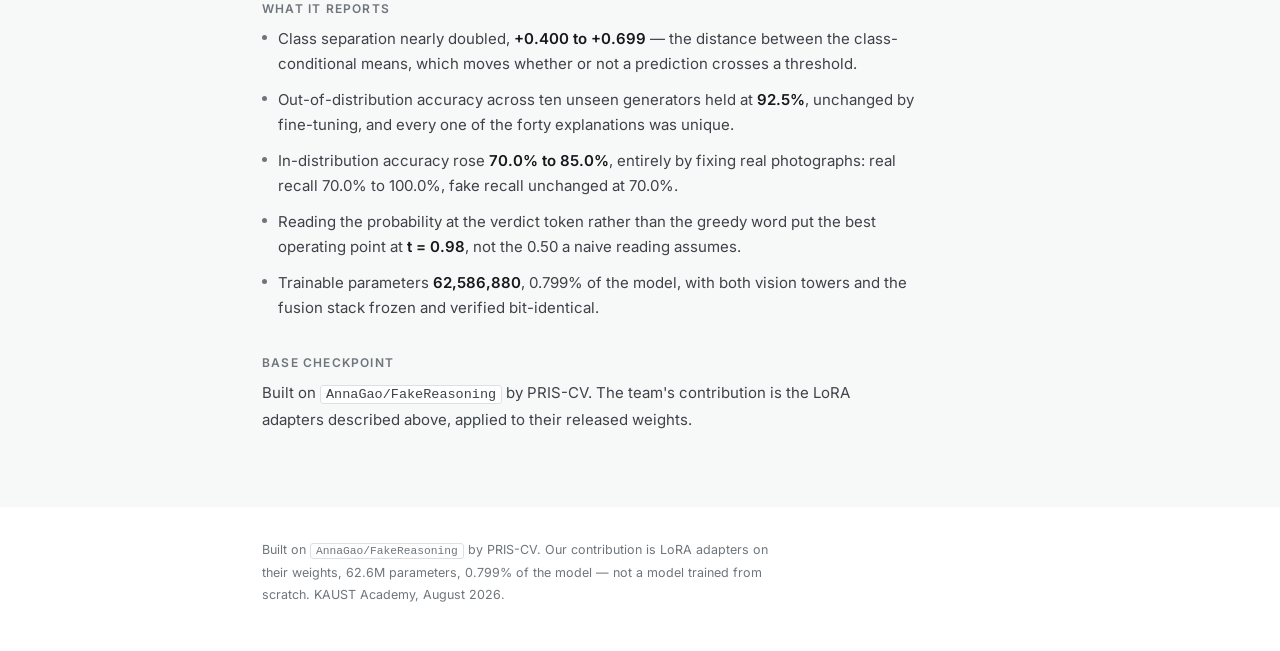
==== commit b903cdec: "Show one unlabelled prediction instead of two model columns The result panel carried two readings si" ====
--- a/index.html
+++ b/index.html
@@ -8,7 +8,7 @@
      robots.txt, uses it, so a custom domain is one find-and-replace across
      those three files plus a redirect from the vercel.app name. -->
 <title>Not a score. An argument. — AI image detection</title>
-<meta name="description" content="Upload a photograph and two vision-language models each write what they found in it. 92.5% accuracy on ten unseen generators. KAUST Academy, 2026.">
+<meta name="description" content="Upload a photograph and a vision-language model writes what it found in it. 92.5% accuracy on ten unseen generators. KAUST Academy, 2026.">
 <link rel="canonical" href="https://deepfake-detector-website.vercel.app/">
 <meta name="theme-color" content="#000000">
 
@@ -21,7 +21,7 @@
 <meta property="og:site_name" content="Not a score. An argument.">
 <meta property="og:url" content="https://deepfake-detector-website.vercel.app/">
 <meta property="og:title" content="Not a score. An argument.">
-<meta property="og:description" content="Upload a photograph and two vision-language models each write what they found in it. 92.5% accuracy on ten unseen generators. KAUST Academy, 2026.">
+<meta property="og:description" content="Upload a photograph and a vision-language model writes what it found in it. 92.5% accuracy on ten unseen generators. KAUST Academy, 2026.">
 <meta property="og:image" content="https://deepfake-detector-website.vercel.app/assets/og.png">
 <meta property="og:image:type" content="image/png">
 <meta property="og:image:width" content="1200">
@@ -30,7 +30,7 @@
 
 <meta name="twitter:card" content="summary_large_image">
 <meta name="twitter:title" content="Not a score. An argument.">
-<meta name="twitter:description" content="Upload a photograph and two vision-language models each write what they found in it. 92.5% accuracy on ten unseen generators.">
+<meta name="twitter:description" content="Upload a photograph and a vision-language model writes what it found in it. 92.5% accuracy on ten unseen generators.">
 <meta name="twitter:image" content="https://deepfake-detector-website.vercel.app/assets/og.png">
 <meta name="twitter:image:alt" content="Not a score. An argument. — a deepfake detector that answers in prose, from KAUST Academy.">
 
@@ -153,8 +153,8 @@
     </h1>
 
     <p class="subhead anim" style="--d:.28s">
-      A score of 0.83 tells you nothing to check, cite, or appeal. Upload a photograph and two
-      models each write what they found in it.
+      A score of 0.83 tells you nothing to check, cite, or appeal. Upload a photograph and the
+      model writes what it found in it.
     </p>
 
     <div class="cta-wrap anim" style="--d:.4s">
@@ -408,8 +408,6 @@
       <p>Built on <code>AnnaGao/FakeReasoning</code> by PRIS-CV. Our contribution is LoRA adapters
         on their weights, 62.6M parameters, 0.799% of the model — not a model trained from
         scratch. KAUST Academy, August 2026.</p>
-      <p>The fine-tune does not have a public name yet. Until the team settles one, the two
-        options are labelled &ldquo;Our fine-tune&rdquo; and &ldquo;Original (PRIS-CV)&rdquo;.</p>
     </div>
   </footer>
 
@@ -433,7 +431,7 @@
   <div class="doc-inner">
 
     <div class="doc-bar">
-      <h2 id="doc-title">Two readings of one photograph</h2>
+      <h2 id="doc-title">One reading of one photograph</h2>
       <button class="doc-close" id="doc-close" aria-label="Close">&times;</button>
     </div>
 
@@ -445,13 +443,13 @@
           <dt>size</dt><dd>150 &times; 150 &middot; JPEG</dd>
           <dt>run</dt><dd>17 Aug 2026</dd>
         </dl>
-        <p class="truth" id="exhibit-truth">This photograph is AI-generated. The fine-tune says so;
-          the released checkpoint does not.</p>
+        <p class="truth" id="exhibit-truth">This photograph is AI-generated. The model reads it as
+          real, so the note below is wrong about this one.</p>
       </div>
 
       <div class="doc-compare">
 
-        <article class="model" data-model="finetune">
+        <article class="model" data-model="finetune" hidden>
           <header>
             <h3>Our fine-tune</h3>
             <span class="ms">9.9s</span>
@@ -472,7 +470,7 @@
 
         <article class="model" data-model="official">
           <header>
-            <h3>Original <span>(PRIS-CV)</span></h3>
+            <h3>Prediction</h3>
             <span class="ms">15.6s</span>
           </header>
           <div class="say" id="say-of">
--- a/styles.css
+++ b/styles.css
@@ -295,20 +295,31 @@
   background:rgba(0,0,0,.62);backdrop-filter:blur(6px);
   animation:overlayIn .28s var(--ease) both;
 }
+/* Centred with auto margins, not with translateX(-50%). menuIn animates
+   transform and settles on transform:none, and an animation beats the base
+   rule for the whole time it is filling, so a centring translate here is
+   cancelled the moment the menu opens and the sheet hangs off the right
+   edge. Auto margins are not a transform, so the two cannot collide.
+   Height is capped as well: on a short phone in landscape the six links are
+   taller than the space under the header. */
 .sheet{
-  position:fixed;z-index:6;left:50%;transform:translateX(-50%);
+  position:fixed;z-index:6;left:0;right:0;margin-inline:auto;
   top:calc(clamp(16px,2.4vh,28px) + 60px);
   width:min(380px,calc(100vw - 28px));
+  max-height:calc(100dvh - clamp(16px,2.4vh,28px) - 76px);
+  overflow-y:auto;overscroll-behavior:contain;
   background:#fff;border-radius:28px;
   padding:22px 18px 20px;
   box-shadow:0 20px 60px rgba(0,0,0,.45);
+  transform-origin:top center;
   animation:menuIn .38s var(--ease) both;
 }
 .sheet nav{display:flex;flex-direction:column}
 .sheet a{
-  position:relative;text-align:center;
+  position:relative;display:block;text-align:center;
   color:var(--nav-text);text-decoration:none;
   font-weight:500;font-size:16px;padding:13px 0 16px;
+  -webkit-tap-highlight-color:transparent;
   opacity:0;animation:linkIn .32s var(--ease) forwards;
 }
 .sheet a:nth-child(1){animation-delay:.06s}
@@ -379,6 +390,11 @@
 }
 
 .doc-compare{display:grid;grid-template-columns:repeat(2,minmax(0,1fr));gap:clamp(20px,3vw,32px)}
+/* One reading is hidden in the markup, so the grid would otherwise leave an
+   empty half. Collapse to a single column, and give the remaining article the
+   strong rule the second column gives up below. Unhide it and both come back. */
+.doc-compare:has(> .model[hidden]){grid-template-columns:minmax(0,1fr)}
+.doc-compare:has(> .model[hidden]) .model[data-model="official"] header{border-bottom-color:var(--doc-ink)}
 .model{min-width:0}
 .model header{
   display:flex;align-items:baseline;gap:8px;
@@ -537,21 +553,29 @@
   .header{max-width:none;justify-content:space-between;gap:12px}
   .nav-pill,.signin{display:none}
   .logo{width:48px;height:48px}
+  /* Flex, not grid. Three auto grid rows in a fixed-height box inherit
+     align-content:stretch, which spread the bars 17px apart across the whole
+     48px circle. justify-content:center stacks them at their real 6px pitch,
+     which is also what the rotate-to-X transform below assumes. */
   .burger{
-    display:grid;place-items:center;gap:4px;
+    display:flex;flex-direction:column;
+    align-items:center;justify-content:center;gap:4px;
     width:48px;height:48px;border-radius:50%;
     background:var(--pill-dark);border:0;cursor:pointer;padding:0;
+    -webkit-tap-highlight-color:transparent;touch-action:manipulation;
     transition:background .22s var(--ease);
   }
+  /* 2px, not 1.5px: a half-pixel bar resolves to a grey smear at DPR 2 and 3. */
   .burger span{
-    display:block;width:18px;height:1.5px;background:#fff;border-radius:2px;
+    display:block;width:18px;height:2px;background:#fff;border-radius:2px;
     transition:transform .28s var(--ease),opacity .2s var(--ease),background .22s var(--ease);
   }
   .burger[aria-expanded="true"]{background:#fff}
   .burger[aria-expanded="true"] span{background:#111}
-  .burger[aria-expanded="true"] span:nth-child(1){transform:translateY(6.5px) rotate(45deg)}
+  /* 6px = one bar (2px) plus one gap (4px), so the arms meet on the centre. */
+  .burger[aria-expanded="true"] span:nth-child(1){transform:translateY(6px) rotate(45deg)}
   .burger[aria-expanded="true"] span:nth-child(2){opacity:0}
-  .burger[aria-expanded="true"] span:nth-child(3){transform:translateY(-6.5px) rotate(-45deg)}
+  .burger[aria-expanded="true"] span:nth-child(3){transform:translateY(-6px) rotate(-45deg)}
 
   .headline{letter-spacing:-.08em;line-height:1.05}
   .stats{grid-template-columns:repeat(2,minmax(0,1fr));row-gap:18px}
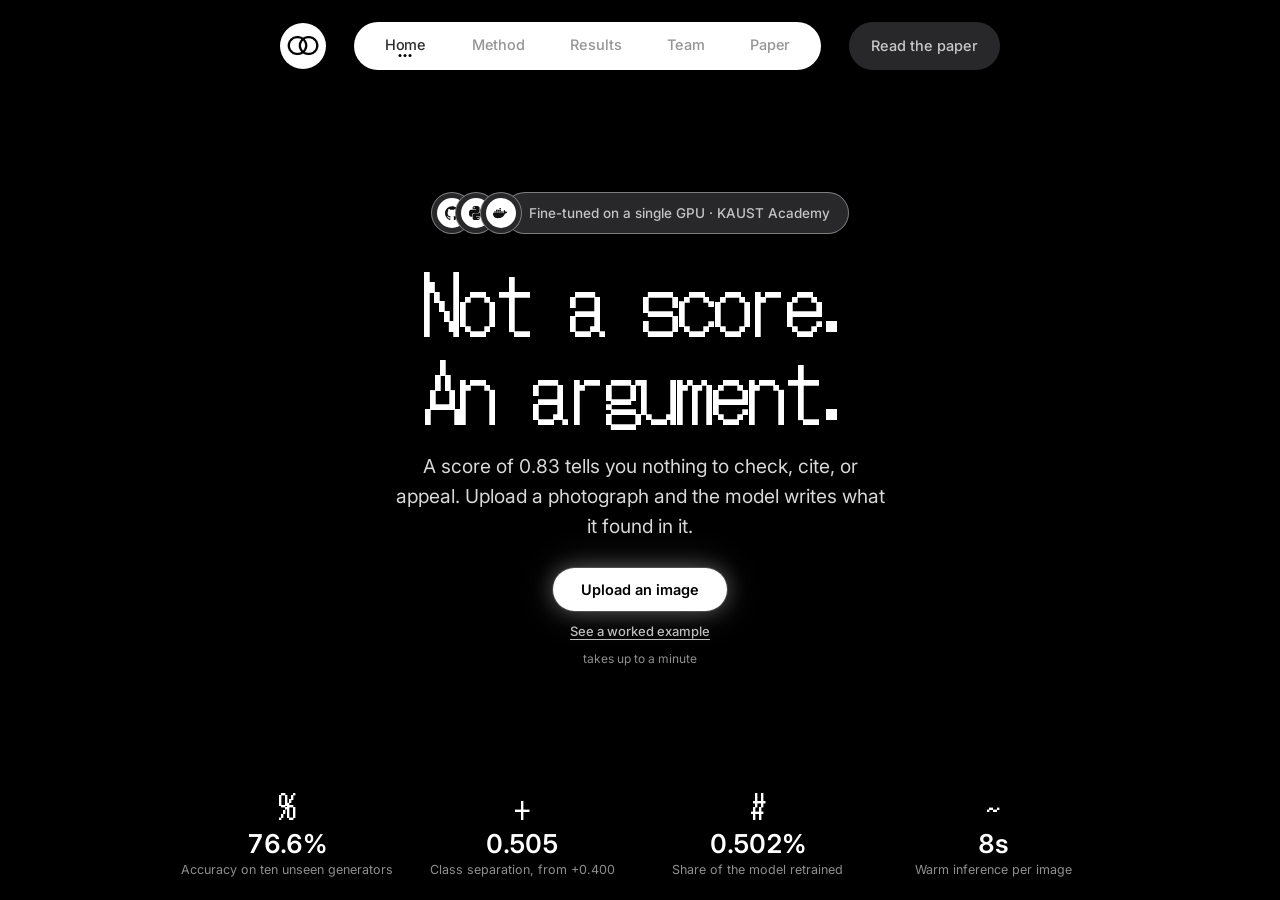
==== commit 462ad68c: "Split the reading document into four standalone pages Method, Results, Team and Paper scrolled under" ====
--- a/index.html
+++ b/index.html
@@ -46,7 +46,7 @@
   "@graph": [
     {
       "@type": "Organization",
-      "@id": "https://deepfake-detector-website.vercel.app/#team",
+      "@id": "https://deepfake-detector-website.vercel.app/team.html#team",
       "name": "KAUST Academy",
       "url": "https://deepfake-detector-website.vercel.app/",
       "logo": "https://deepfake-detector-website.vercel.app/assets/mark.svg",
@@ -66,16 +66,16 @@
       "name": "Not a score. An argument.",
       "description": "A detector for AI-generated images that answers in prose rather than with a probability.",
       "inLanguage": "en",
-      "publisher": { "@id": "https://deepfake-detector-website.vercel.app/#team" }
+      "publisher": { "@id": "https://deepfake-detector-website.vercel.app/team.html#team" }
     },
     {
       "@type": "ScholarlyArticle",
-      "@id": "https://deepfake-detector-website.vercel.app/#paper",
+      "@id": "https://deepfake-detector-website.vercel.app/paper.html#paper",
       "name": "Deepfake & AI-Generated Image Detection with Visual Explanation using Vision-Language Models",
       "url": "https://deepfake-detector-website.vercel.app/assets/kasp_project_report.pdf",
       "datePublished": "2026-08-17",
       "inLanguage": "en",
-      "publisher": { "@id": "https://deepfake-detector-website.vercel.app/#team" },
+      "publisher": { "@id": "https://deepfake-detector-website.vercel.app/team.html#team" },
       "author": [
         { "@type": "Person", "name": "Abdulqader Alfawzan" },
         { "@type": "Person", "name": "Ahmed Sayegh" },
@@ -92,7 +92,7 @@
       "name": "Fine-tuned FakeReasoning adapters",
       "description": "LoRA adapters trained on AnnaGao/FakeReasoning: 62,586,880 trainable parameters, 0.799% of the model. Out-of-distribution accuracy across ten unseen generators is 92.5%, unchanged by fine-tuning; class separation rises from +0.400 to +0.699.",
       "isBasedOn": "https://huggingface.co/AnnaGao/FakeReasoning",
-      "creator": { "@id": "https://deepfake-detector-website.vercel.app/#team" },
+      "creator": { "@id": "https://deepfake-detector-website.vercel.app/team.html#team" },
       "dateCreated": "2026-08-17",
       "license": "https://huggingface.co/AnnaGao/FakeReasoning"
     }
@@ -123,13 +123,13 @@
 
     <nav class="nav-pill" aria-label="Primary">
       <a href="/" class="active" aria-current="page">Home</a>
-      <a href="#method">Method</a>
-      <a href="#results">Results</a>
-      <a href="#team">Team</a>
-      <a href="#paper">Paper</a>
+      <a href="/method.html">Method</a>
+      <a href="/results.html">Results</a>
+      <a href="/team.html">Team</a>
+      <a href="/paper.html">Paper</a>
     </nav>
 
-    <a class="signin" href="#paper" data-paper>Read the paper</a>
+    <a class="signin" href="/paper.html" data-paper>Read the paper</a>
 
     <button class="burger" id="burger" aria-expanded="false" aria-controls="mobile-menu" aria-label="Menu">
       <span></span><span></span><span></span>
@@ -203,226 +203,16 @@
 
 </div>
 
-<!-- ================================================================
-     The reading document. The landing above is still a locked viewport;
-     everything a judge sits down to read is here, on paper. Every figure
-     on this page is quoted from docs/model-contract.md.
-     ================================================================ -->
-<div class="flow">
-
-  <nav class="subnav" id="subnav" aria-label="Sections">
-    <a class="subnav-mark" href="#top" aria-label="Back to top">
-      <img src="assets/mark.svg" width="26" height="26" alt="">
-    </a>
-    <a href="#method">Method</a>
-    <a href="#results">Results</a>
-    <a href="#team">Team</a>
-    <a href="#paper">Paper</a>
-  </nav>
-
-  <section class="sec" id="method" aria-labelledby="method-h">
-    <div class="sec-in">
-      <h2 id="method-h">Method</h2>
-      <p class="lede">Two vision-language models read the same photograph and each write what
-        they found in it. Neither returns a number.</p>
-
-      <h3>What runs</h3>
-      <p>Both are LLaVA-style models with two vision towers. A CLIP tower and a DINOv2 tower
-        read the image; a Vicuna-13B decoder writes the answer as prose. Serving a request
-        holds 26.8&nbsp;GB of weights resident on the GPU.</p>
-      <p>Answers run 45 to 62 words. The generation cap is 512 tokens; when a model hits it and
-        stops mid-sentence the response is flagged <code>truncated</code>, and the page says so
-        rather than presenting half a note as finished.</p>
-
-      <h3>The two configurations</h3>
-      <div class="fig-wrap">
-        <table class="fig">
-          <thead>
-            <tr><th scope="col">&nbsp;</th><th scope="col">Our fine-tune</th><th scope="col">Original (PRIS-CV)</th></tr>
-          </thead>
-          <tbody>
-            <tr><th scope="row">Precision</th><td>4-bit</td><td>FP16</td></tr>
-            <tr><th scope="row">GPU</th><td>A10G</td><td>A100-40GB</td></tr>
-            <tr><th scope="row">Decoding</th><td>Greedy, repetition penalty</td><td>Sampled, temperature 0.2</td></tr>
-            <tr><th scope="row">Same image twice</th><td>Identical answer</td><td>Different answer</td></tr>
-            <tr><th scope="row">Warm inference</th><td>9.9s</td><td>15.6s</td></tr>
-          </tbody>
-          <caption>Temperature 0.2 with sampling on is the authors' published configuration and
-            is not overridden. Ask the original model about one photograph twice and it will find
-            different evidence both times.</caption>
-        </table>
-      </div>
-
-      <h3>What we changed</h3>
-      <p>LoRA adapters on the released checkpoint: 62,586,880 trainable parameters, 0.799% of the
-        model. Both vision towers and the whole fusion stack were frozen, and are bit-identical
-        before and after training. This is not a model trained from scratch.</p>
-
-      <h3>What the system does not produce</h3>
-      <ul>
-        <li><b>No confidence score.</b> One was built from a logit pass and deliberately deleted
-          for being fragile and unfaithful to the model. There is no meter, gauge or percentage
-          of certainty anywhere on this site.</li>
-        <li><b>No heatmap.</b> Nothing in the response is spatial — no attention overlay, no
-          bounding box, no per-region score. The model's evidence is its prose.</li>
-        <li><b>No third verdict.</b> The prediction is only ever <code>real</code> or
-          <code>fake</code>. There is no uncertain state to fall back on.</li>
-      </ul>
-
-      <h3>What it costs</h3>
-      <div class="fig-wrap">
-        <table class="fig">
-          <thead>
-            <tr><th scope="col">&nbsp;</th><th scope="col">Warm</th><th scope="col">Cold load on top</th><th scope="col">Worst case</th></tr>
-          </thead>
-          <tbody>
-            <tr><th scope="row">Our fine-tune</th><td>9.9s</td><td>~63s</td><td>~73s</td></tr>
-            <tr><th scope="row">Original (PRIS-CV)</th><td>15.6s</td><td>42.6s</td><td>~58s</td></tr>
-          </tbody>
-          <caption>Measured 17 August 2026 against the live deployment.</caption>
-        </table>
-      </div>
-      <p>Both classes scale to zero after five idle minutes, so most visitors to a quiet demo pay
-        the cold path. The honest phrase is that it takes up to a minute.</p>
-    </div>
-  </section>
-
-  <section class="sec" id="results" aria-labelledby="results-h">
-    <div class="sec-in">
-      <h2 id="results-h">Results</h2>
-      <p class="lede">Fine-tuning did not make the model more accurate on unseen generators. It
-        made it separate the two classes further apart, and it corrected genuine photographs
-        without costing anything on the fake ones.</p>
-
-      <div class="fig-wrap">
-        <table class="fig">
-          <thead>
-            <tr><th scope="col">Metric</th><th scope="col">Base</th><th scope="col">Fine-tuned</th></tr>
-          </thead>
-          <tbody>
-            <tr><th scope="row">In-distribution accuracy (n=20)</th><td>70.0%</td><td>85.0%</td></tr>
-            <tr><th scope="row">Class separation</th><td>+0.400</td><td>+0.699</td></tr>
-            <tr><th scope="row">Recall, real</th><td>70.0%</td><td>100.0%</td></tr>
-            <tr><th scope="row">Recall, fake</th><td>70.0%</td><td>70.0%</td></tr>
-            <tr><th scope="row">Out-of-distribution accuracy, 10 unseen generators</th><td>92.5%</td><td>92.5%</td></tr>
-            <tr><th scope="row">Explanation diversity, out-of-distribution</th><td>100%</td><td>100%</td></tr>
-            <tr><th scope="row">Largest duplicate cluster</th><td>1</td><td>1</td></tr>
-          </tbody>
-          <caption>In-distribution is 20 held-out FakeClue images, balanced 10 real and 10 fake:
-            14/20 correct before, 17/20 after. Out-of-distribution is 40 images, four from each of
-            ten generators the adaptation data never contained.</caption>
-        </table>
-      </div>
-
-      <h3>Per generator, four images each</h3>
-      <div class="fig-wrap">
-        <table class="fig">
-          <thead>
-            <tr><th scope="col">Generator</th><th scope="col">Base</th><th scope="col">Fine-tuned</th></tr>
-          </thead>
-          <tbody>
-            <tr><th scope="row">DALL&middot;E 3</th><td>100%</td><td>100%</td></tr>
-            <tr><th scope="row">DeepFloyd IF</th><td>100%</td><td>100%</td></tr>
-            <tr><th scope="row">Flux</th><td>100%</td><td>75%</td></tr>
-            <tr><th scope="row">GigaGAN</th><td>100%</td><td>100%</td></tr>
-            <tr><th scope="row">GPT-4o</th><td>100%</td><td>100%</td></tr>
-            <tr><th scope="row">Kandinsky</th><td>100%</td><td>75%</td></tr>
-            <tr><th scope="row">Midjourney</th><td>75%</td><td>75%</td></tr>
-            <tr><th scope="row">PixArt</th><td>100%</td><td>100%</td></tr>
-            <tr><th scope="row">Stable Diffusion</th><td>75%</td><td>100%</td></tr>
-            <tr><th scope="row">StyleGAN-XL</th><td>75%</td><td>100%</td></tr>
-          </tbody>
-          <caption>Four movements of 25 points each, netting to zero. Two generators lost a single
-            image and two gained one, which is what an unchanged 92.5% mean is made of.</caption>
-        </table>
-      </div>
-
-      <p class="note warn"><b>The weakness stays on the page.</b> Fine-tuning did not improve fake
-        recall at all: it is 70.0% before and 70.0% after, so the model still misses about three
-        fakes in every ten. The whole gain came from correcting genuine photographs, where recall
-        went from 70.0% to 100.0%. A fake verdict from this model is therefore stronger evidence
-        than a real one, and that is said next to the verdict itself rather than hidden here.</p>
-
-      <p class="note"><b>On quoting these numbers.</b> The accuracy point estimates come from small
-        samples and should not be quoted without that caveat. At n=20 in-distribution, one image is
-        five percentage points, and the whole +15-point gain is three additional correct
-        predictions; each per-generator cell is four images, so one image is 25 points. The
-        fine-tuned checkpoint comes from a single training run with no seed variance, and the
-        in-distribution explanation-diversity diagnostics were not recomputed on this subset.</p>
-    </div>
-  </section>
-
-  <section class="sec" id="team" aria-labelledby="team-h">
-    <div class="sec-in">
-      <h2 id="team-h">Team</h2>
-      <p class="lede">Five people, KAUST Academy, August 2026.</p>
-
-      <ul class="roster">
-        <li>Muhannad Alfwazan</li>
-        <li>Abdulqader Alfawzan</li>
-        <li>Ahmed Sayegh</li>
-        <li>Ziyad Alghamdi</li>
-        <li>Marwan Alayed</li>
-      </ul>
-
-      <h3>Supervisor</h3>
-      <ul class="roster">
-        <li>Dr. Salman Khan</li>
-      </ul>
-    </div>
-  </section>
-
-  <section class="sec" id="paper" aria-labelledby="paper-h">
-    <div class="sec-in">
-      <h2 id="paper-h">Paper</h2>
-      <p class="lede">A KAUST Academy report dated 17 August 2026. Every figure on this page is
-        taken from it.</p>
-
-      <p class="note"><b>Deepfake &amp; AI-Generated Image Detection with Visual Explanation using
-        Vision&ndash;Language Models.</b> Abdulqader Alfawzan, Ahmed Sayegh, Muhannad Alfwazan,
-        Marwan Alayed, Ziyad Alghamdi and Salman Khan. KAUST Academy, August 2026.<br>
-        <a href="assets/kasp_project_report.pdf">Read the report (PDF, 2.9&nbsp;MB)</a></p>
-
-      <h3>What it reports</h3>
-      <ul>
-        <li>Class separation nearly doubled, <b>+0.400 to +0.699</b> — the distance between
-          the class-conditional means, which moves whether or not a prediction crosses a threshold.</li>
-        <li>Out-of-distribution accuracy across ten unseen generators held at <b>92.5%</b>,
-          unchanged by fine-tuning, and every one of the forty explanations was unique.</li>
-        <li>In-distribution accuracy rose <b>70.0% to 85.0%</b>, entirely by fixing real
-          photographs: real recall 70.0% to 100.0%, fake recall unchanged at 70.0%.</li>
-        <li>Reading the probability at the verdict token rather than the greedy word put the best
-          operating point at <b>t = 0.98</b>, not the 0.50 a naive reading assumes.</li>
-        <li>Trainable parameters <b>62,586,880</b>, 0.799% of the model, with both vision towers
-          and the fusion stack frozen and verified bit-identical.</li>
-      </ul>
-
-      <h3>Base checkpoint</h3>
-      <p>Built on <code>AnnaGao/FakeReasoning</code> by PRIS-CV. The team's contribution is the
-        LoRA adapters described above, applied to their released weights.</p>
-    </div>
-  </section>
-
-  <footer class="sec flow-foot">
-    <div class="sec-in">
-      <p>Built on <code>AnnaGao/FakeReasoning</code> by PRIS-CV. Our contribution is LoRA adapters
-        on their weights, 62.6M parameters, 0.799% of the model — not a model trained from
-        scratch. KAUST Academy, August 2026.</p>
-    </div>
-  </footer>
-
-</div>
-
 <div class="overlay" id="overlay" hidden></div>
 
 <div class="sheet" id="mobile-menu" hidden>
   <nav aria-label="Mobile">
     <a href="/" class="active" aria-current="page">Home</a>
-    <a href="#method">Method</a>
-    <a href="#results">Results</a>
-    <a href="#team">Team</a>
-    <a href="#paper">Paper</a>
-    <a href="#paper" class="sheet-cta" data-paper>Read the paper</a>
+    <a href="/method.html">Method</a>
+    <a href="/results.html">Results</a>
+    <a href="/team.html">Team</a>
+    <a href="/paper.html">Paper</a>
+    <a href="/paper.html" class="sheet-cta" data-paper>Read the paper</a>
   </nav>
 </div>
 
--- a/styles.css
+++ b/styles.css
@@ -436,36 +436,13 @@
    it is the same register: this is the part faculty actually read. */
 .flow{position:relative;z-index:2;background:var(--doc-paper);color:var(--doc-body)}
 
-.subnav{
-  position:fixed;z-index:7;left:50%;top:14px;
-  transform:translateX(-50%) translateY(-160%);
-  display:flex;align-items:center;gap:2px;
-  background:var(--doc-card);border:1px solid var(--doc-line);
-  border-radius:999px;padding:5px 8px 5px 5px;
-  box-shadow:var(--nav-shadow);
-  transition:transform .32s var(--ease),opacity .32s var(--ease);
-  opacity:0;
-}
-.subnav.on{transform:translateX(-50%) translateY(0);opacity:1}
-.subnav a{
-  display:grid;place-items:center;min-height:34px;padding:0 12px;
-  font-size:13px;font-weight:500;letter-spacing:-.01em;
-  color:var(--doc-muted);text-decoration:none;border-radius:999px;
-  transition:color .18s var(--ease),background .18s var(--ease);
-}
-.subnav a:hover{color:var(--doc-ink);background:var(--doc-paper)}
-.subnav a.here{color:var(--doc-ink);background:var(--doc-mat)}
-.subnav a:focus-visible{outline:2px solid var(--doc-accent);outline-offset:2px}
-.subnav-mark{padding:0 4px;min-height:34px}
-.subnav-mark img{display:block;width:26px;height:26px;border-radius:6px}
-
 .sec{border-top:1px solid var(--doc-line)}
 .sec:first-of-type{border-top:0}
 .sec-in{
   max-width:820px;margin:0 auto;
   padding:clamp(44px,7vh,84px) clamp(18px,5vw,32px);
 }
-.sec h2{
+.sec h1{
   margin:0 0 6px;font-size:clamp(24px,4vw,38px);font-weight:600;
   letter-spacing:-.03em;line-height:1.1;color:var(--doc-ink);
 }
@@ -473,7 +450,9 @@
   margin:0 0 clamp(26px,4vh,40px);max-width:60ch;
   font-size:clamp(15.5px,1.7vw,17.5px);line-height:1.6;color:var(--doc-body);
 }
-.sec h3{
+/* The section title is the page's h1, so its inner labels are h2. h3 keeps the
+   same treatment for anything that nests a level deeper. */
+.sec h2,.sec h3{
   margin:34px 0 10px;font-size:12px;font-weight:600;
   letter-spacing:.1em;text-transform:uppercase;color:var(--doc-muted);
 }
@@ -591,6 +570,62 @@
   .headline{letter-spacing:-.09em;line-height:1.04}
 }
 
+/* ---------------- standalone document pages ----------------
+
+   method.html, results.html, team.html and paper.html are the reading
+   sections that used to scroll under the landing, each now on its own URL.
+   They reuse the header, the mobile sheet and the whole .sec type scale. Two
+   things differ: the shell scrolls rather than being locked to one viewport,
+   and the ground is paper rather than the video, so the chrome that was drawn
+   for a dark background is restated here for a light one. */
+body.paper{background:var(--doc-paper);color:var(--doc-body)}
+
+.page.flat{
+  height:auto;min-height:100vh;min-height:100dvh;overflow:visible;
+  align-items:stretch;padding-left:0;padding-right:0;
+}
+/* .page owned the gutters; on a scrolling page the section owns them, so the
+   tables and the type column run to their own measure. The header keeps them. */
+.page.flat > .header{
+  margin-left:auto;margin-right:auto;
+  padding-left:clamp(14px,3vw,32px);padding-right:clamp(14px,3vw,32px);
+}
+
+/* The header's focus ring is white: right over the video, invisible on paper. */
+.paper .nav-pill a:focus-visible,.paper .signin:focus-visible,
+.paper .burger:focus-visible,.paper .logo:focus-visible{
+  outline-color:var(--doc-accent);
+}
+.paper .skip{background:var(--doc-ink);color:#fff}
+
+.doc-main{flex:1 1 auto}
+/* One section per page, so the rule that separated them has nothing to divide. */
+.doc-main > .sec{border-top:0}
+.sec a{color:var(--doc-accent)}
+.sec a:focus-visible{outline:2px solid var(--doc-accent);outline-offset:2px;border-radius:2px}
+
+/* Read next. The sections were a single scroll; on separate URLs the way
+   through them has to be drawn. */
+.pager{
+  display:flex;flex-wrap:wrap;gap:12px;
+  max-width:820px;margin:0 auto;
+  padding:0 clamp(18px,5vw,32px) clamp(44px,7vh,84px);
+}
+.pager a{
+  flex:1 1 210px;min-width:0;padding:13px 16px;text-decoration:none;
+  background:var(--doc-card);border:1px solid var(--doc-line);border-radius:4px;
+  transition:border-color .18s var(--ease);
+}
+.pager a:hover{border-color:var(--doc-muted)}
+.pager a:focus-visible{outline:2px solid var(--doc-accent);outline-offset:2px}
+.pager .next{text-align:right}
+.pager span{
+  display:block;margin-bottom:3px;font-size:10.5px;font-weight:600;
+  letter-spacing:.09em;text-transform:uppercase;color:var(--doc-muted);
+}
+.pager b{font-size:15.5px;font-weight:600;letter-spacing:-.01em;color:var(--doc-ink)}
+
+
 /* ---------------- skip link ---------------- */
 .skip{
   position:absolute;z-index:20;left:50%;transform:translateX(-50%) translateY(-120%);
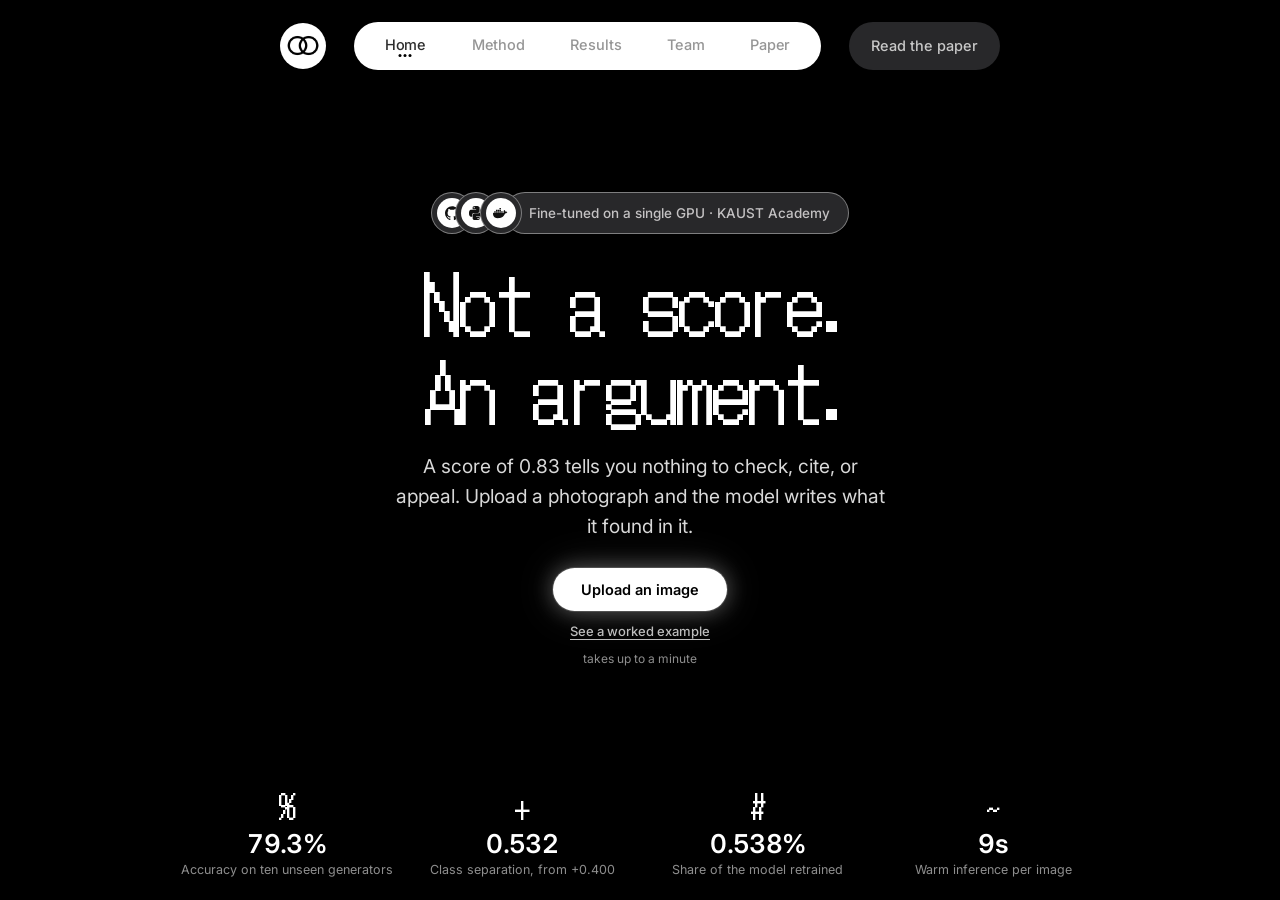
==== commit fef5c0de: "Accept MPO uploads by sending the primary image out of them A camera, or a phone in depth mode, writ" ====
--- a/index.html
+++ b/index.html
@@ -161,7 +161,7 @@
       <button class="cta" id="analyse">Upload an image</button>
       <button class="cta-alt" id="example">See a worked example</button>
       <span class="cta-note">takes up to a minute</span>
-      <input type="file" id="file" accept="image/png,image/jpeg,image/webp" hidden>
+      <input type="file" id="file" accept="image/png,image/jpeg,image/webp,image/mpo,.mpo" hidden>
       <p class="cta-error" id="err" role="alert" hidden></p>
     </div>
 
@@ -235,6 +235,7 @@
         </dl>
         <p class="truth" id="exhibit-truth">This photograph is AI-generated. The model reads it as
           real, so the note below is wrong about this one.</p>
+        <p class="truth" id="exhibit-note" hidden></p>
       </div>
 
       <div class="doc-compare">
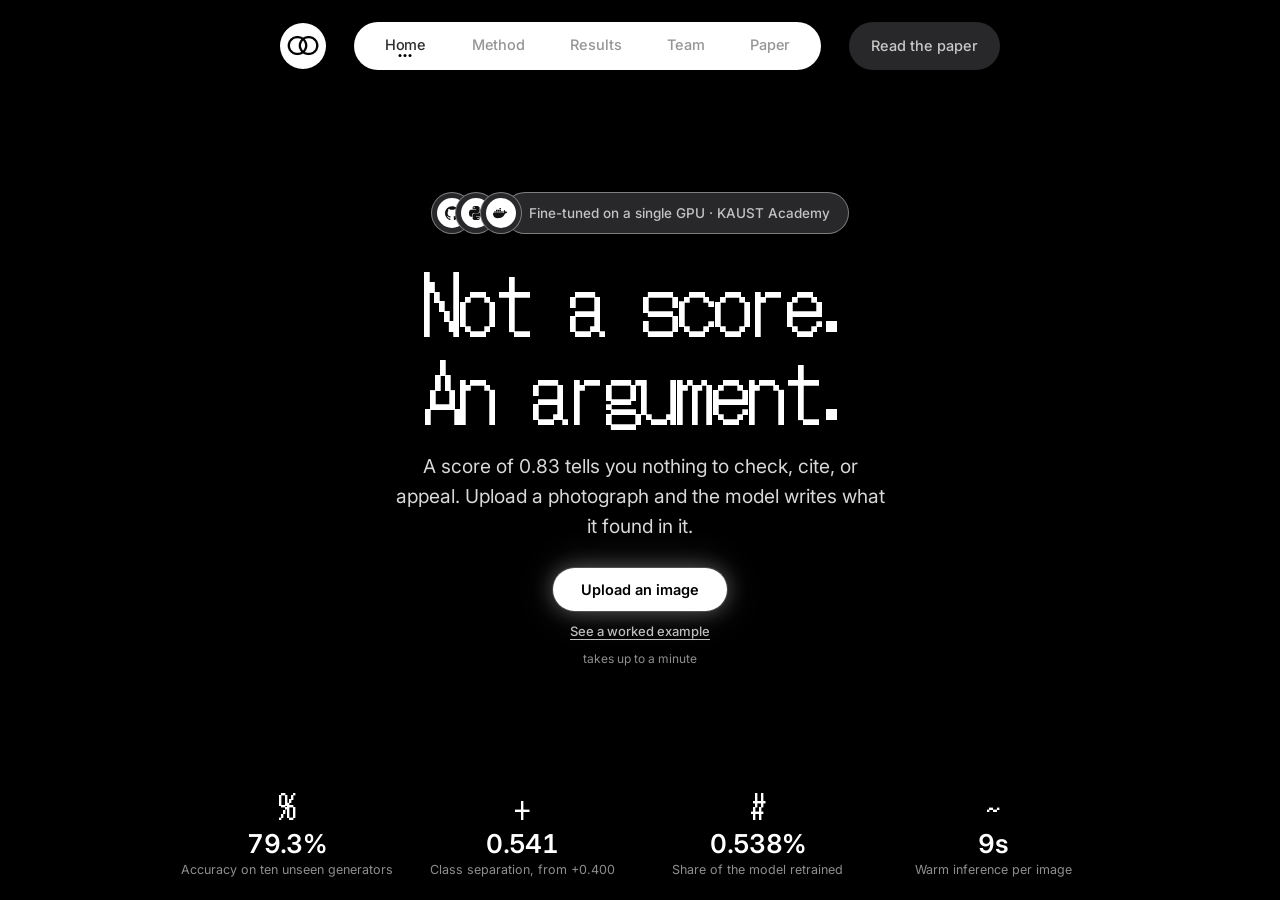
==== commit b5f13e89: "Make the verdict the panel's answer, not its footnote The classification sat at the bottom of each c" ====
--- a/index.html
+++ b/index.html
@@ -245,6 +245,12 @@
             <h3>Our fine-tune</h3>
             <span class="ms">9.9s</span>
           </header>
+          <div class="verdict" data-v="fake">
+            <span class="v-label">Verdict</span>
+            <p class="v-line"><b id="v-ft">Fake</b><span class="v-note">greedy decoding &middot; reproducible</span></p>
+          </div>
+          <p class="caveat">A fake verdict is the stronger of the two. Measured fake recall is 70.0%
+            against 100.0% real recall, so this model misses fakes more often than it doubts photographs.</p>
           <div class="say" id="say-ft">
             <p>The insect&rsquo;s body structure appears distorted, with an unnatural connection between
             the head and body; the texture of the insect&rsquo;s exoskeleton is inconsistent, showing blurry
@@ -254,9 +260,6 @@
             signs of digital manipulation, with unrealistic reflections and highlights that do not align
             with natural light interactions.</p>
           </div>
-          <p class="verdict"><b id="v-ft">Fake</b><span>greedy decoding &middot; reproducible</span></p>
-          <p class="caveat">A fake verdict is the stronger of the two. Measured fake recall is 70.0%
-            against 100.0% real recall, so this model misses fakes more often than it doubts photographs.</p>
         </article>
 
         <article class="model" data-model="official">
@@ -264,15 +267,18 @@
             <h3>Prediction</h3>
             <span class="ms">15.6s</span>
           </header>
+          <div class="verdict" data-v="real">
+            <span class="v-label">Verdict</span>
+            <p class="v-line"><b id="v-of" class="real">Real</b><span class="v-note">sampled at t=0.2 &middot; wording varies</span></p>
+          </div>
+          <p class="caveat">This model runs with sampling on, the authors' published configuration. Ask it
+            twice about the same photograph and it will find different evidence both times.</p>
           <div class="say" id="say-of">
             <p><em class="half">low-level</em>The texture of the insect and leaves appears natural and
             detailed, consistent with real-world objects. The edges of the insect and leaves are smooth
             and well-defined, typical of a real photograph. The lighting and shadows on the insect and
             surrounding foliage are consistent with a single light source, such as sunlight.</p>
           </div>
-          <p class="verdict"><b id="v-of" class="real">Real</b><span>sampled at t=0.2 &middot; wording varies</span></p>
-          <p class="caveat">This model runs with sampling on, the authors' published configuration. Ask it
-            twice about the same photograph and it will find different evidence both times.</p>
         </article>
 
       </div>
--- a/styles.css
+++ b/styles.css
@@ -413,14 +413,34 @@
   font-size:10.5px;letter-spacing:.09em;text-transform:uppercase;
   color:var(--doc-muted);margin-bottom:3px;
 }
+/* The classification, stated above the argument instead of under it, and
+   enclosed so it reads as the panel's answer rather than a footnote to the
+   prose. Weight stays epistemic, per the brand deck: a fake verdict is solid
+   and enclosed, a real one dashed and lighter, because measured fake recall
+   is 70.0% against 100.0% real recall. Enclosure and weight carry that, not
+   colour — there is no score here to shade. */
 .verdict{
-  display:flex;align-items:center;gap:10px;flex-wrap:wrap;
-  margin:16px 0 0;padding-top:13px;border-top:1px solid var(--doc-line);
-}
-.verdict b{font-size:19px;font-weight:600;color:var(--doc-ink);letter-spacing:-.015em}
-.verdict b.real{font-weight:400;color:var(--doc-muted)}
-.verdict span{font-size:11px;color:var(--doc-muted)}
-.caveat{margin:9px 0 0;font-size:12px;line-height:1.65;color:var(--doc-muted)}
+  margin:0 0 10px;padding:10px 14px;border-radius:3px;
+  background:var(--doc-card);
+  border:1px solid var(--doc-ink);border-left:4px solid var(--doc-ink);
+}
+.verdict[data-v="real"]{border:1px dashed var(--doc-line);border-left:4px solid var(--doc-muted)}
+/* No answer from this model: an empty slot, never a verdict-shaped one. */
+.verdict[data-v="none"]{border:1px dashed var(--doc-line);border-left:4px solid var(--doc-line)}
+.v-label{
+  display:block;font-size:10.5px;letter-spacing:.09em;text-transform:uppercase;
+  color:var(--doc-muted);margin-bottom:2px;
+}
+/* min-height so the slot keeps its shape while it is empty: the panel opens
+   with no verdict in it and fills once the reasoning lands. */
+.v-line{display:flex;align-items:baseline;gap:10px;flex-wrap:wrap;margin:0;min-height:33px}
+.verdict b{
+  font-size:clamp(23px,2.6vw,28px);font-weight:600;line-height:1.15;
+  color:var(--doc-ink);letter-spacing:-.02em;
+}
+.verdict b.real{font-weight:500;color:var(--doc-body)}
+.v-note{font-size:11px;color:var(--doc-muted)}
+.caveat{margin:0 0 15px;font-size:12px;line-height:1.65;color:var(--doc-muted)}
 .flag{
   margin:18px 0 0;padding:10px 13px;border-radius:4px;
   background:var(--doc-flag-bg);border:1px solid #F0DCA8;
